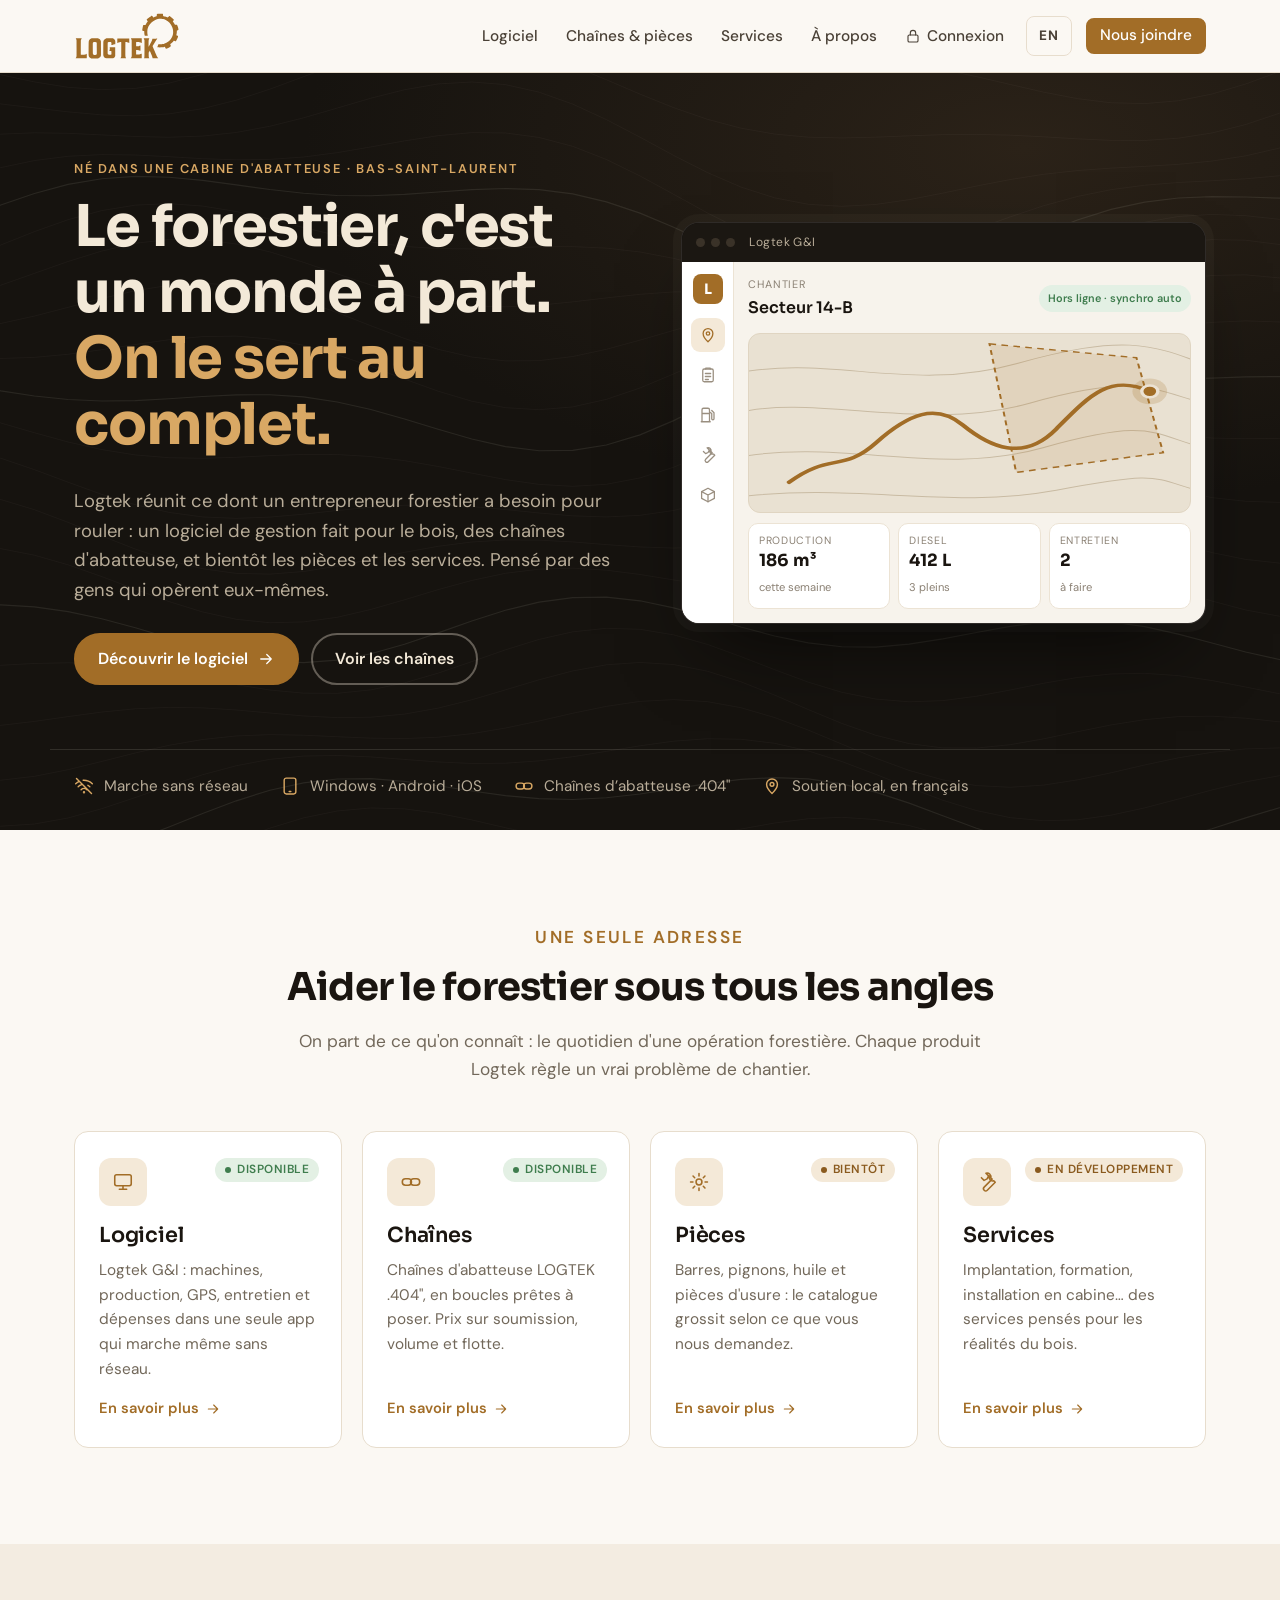
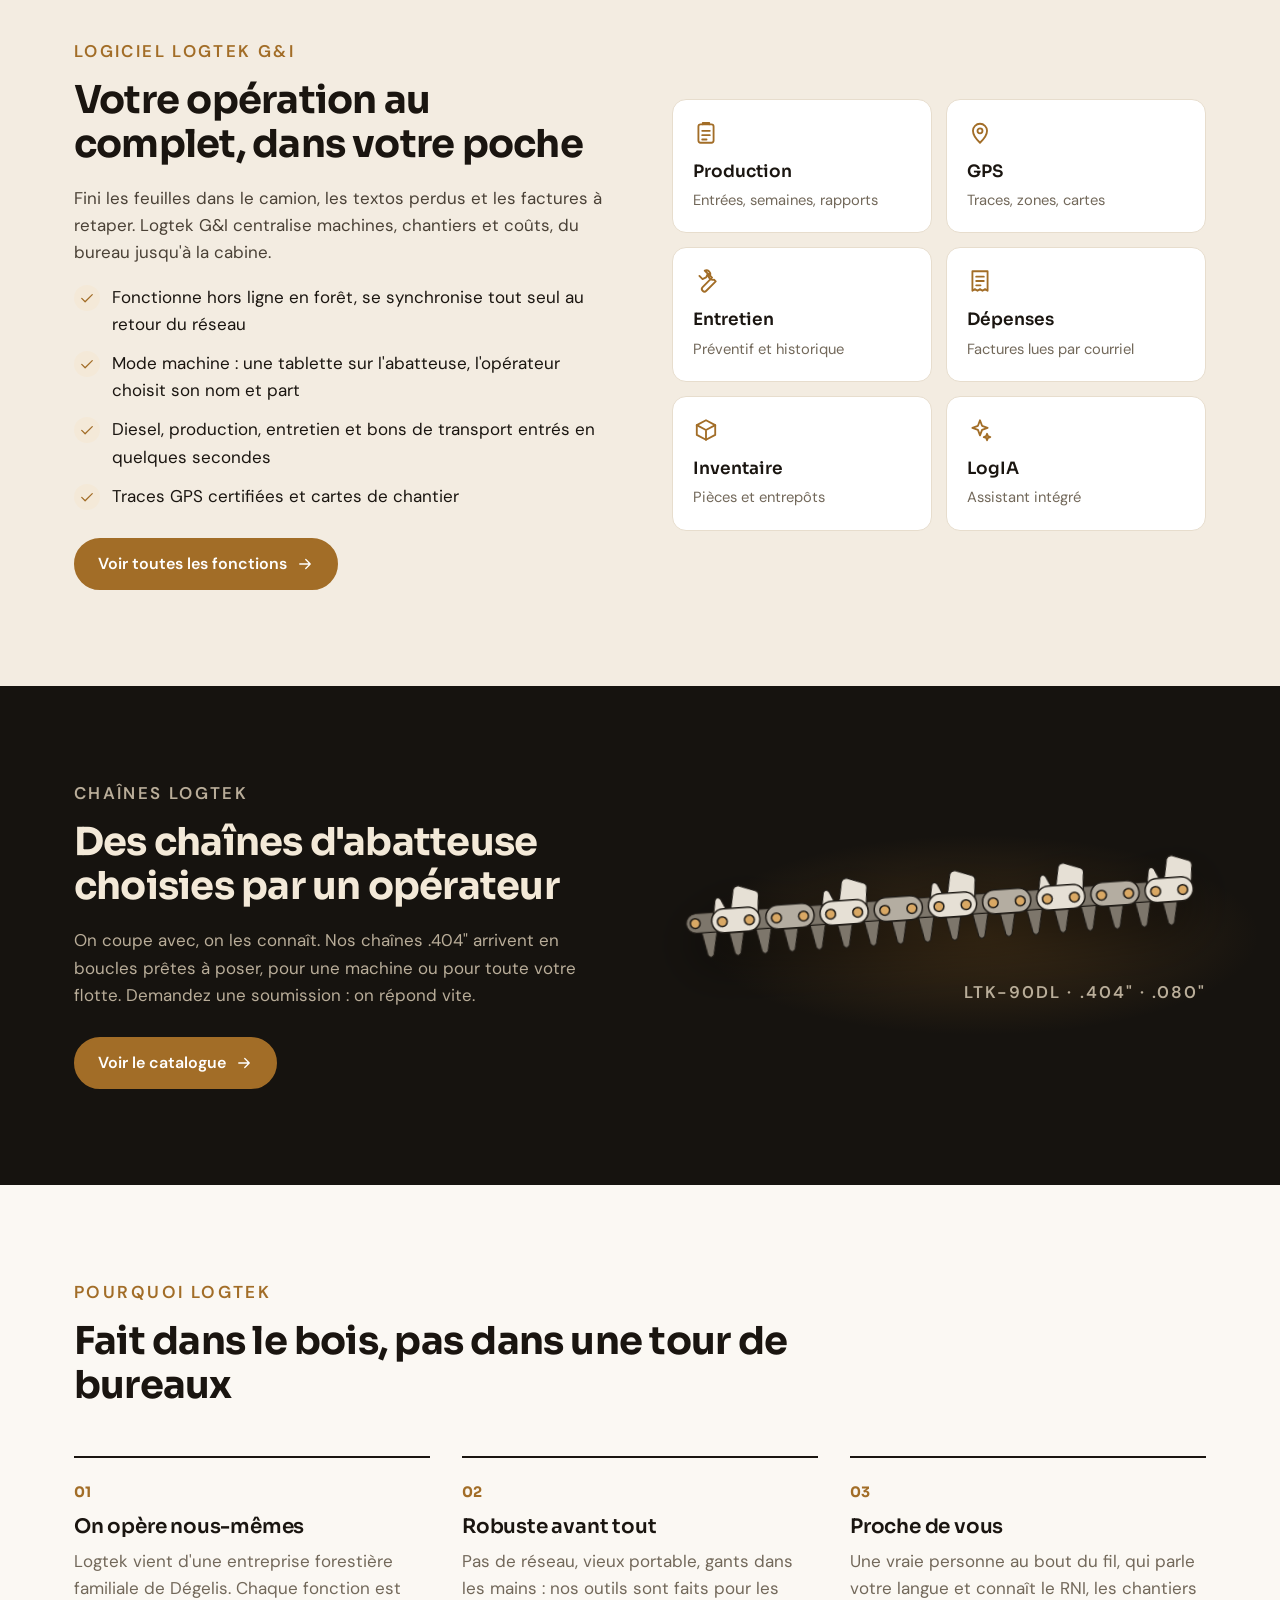
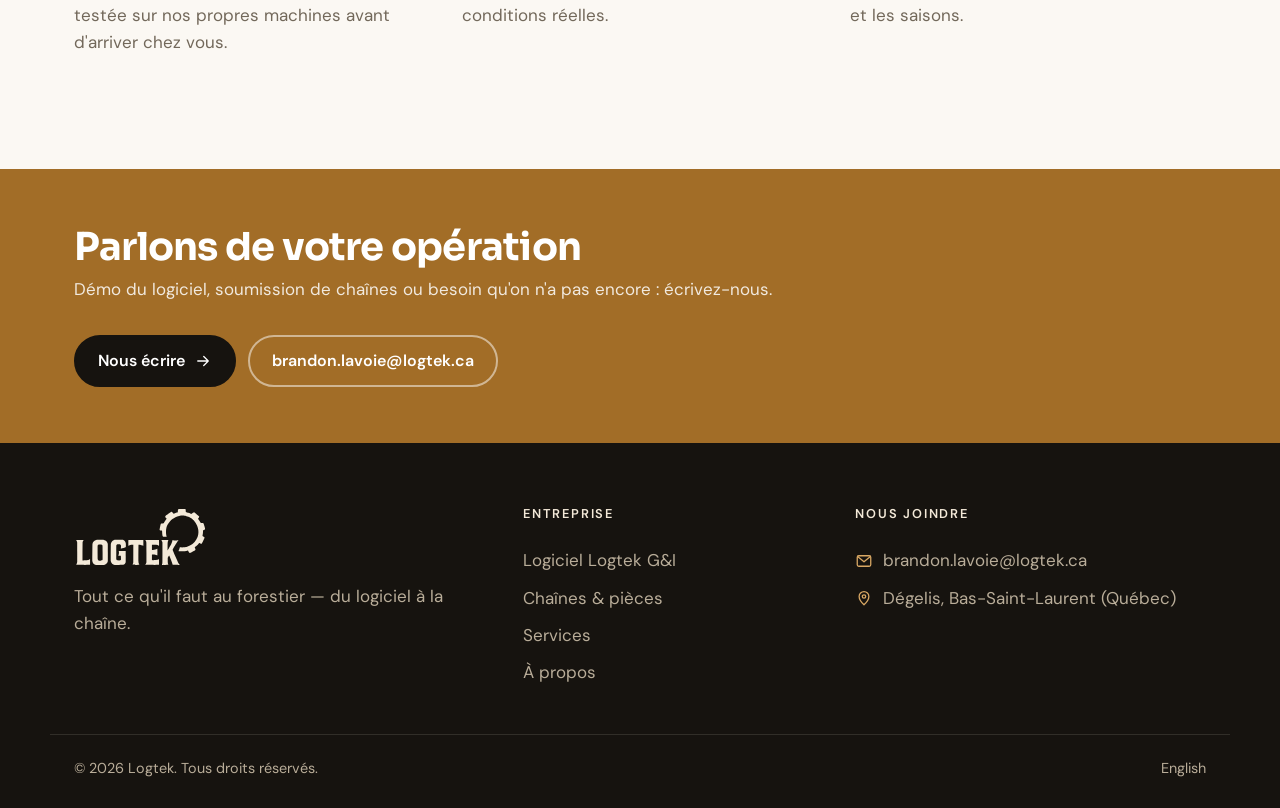
==== logtek.ca/index.html @ 6e0d5ed6 "Site logtek.ca v1" ====
<!doctype html>
<html lang="fr-CA">
<head>
<meta charset="utf-8">
<meta name="viewport" content="width=device-width, initial-scale=1">
<title>Logtek — Logiciel, chaînes et pièces pour forestiers</title>
<meta name="description" content="Logtek aide les entrepreneurs forestiers sous tous les angles : logiciel de gestion Logtek G&amp;I, chaînes d'abatteuse, pièces et services. Basé au Bas-Saint-Laurent.">
<link rel="canonical" href="https://logtek.ca/">
<link rel="alternate" hreflang="fr-CA" href="https://logtek.ca/">
<link rel="alternate" hreflang="en-CA" href="https://logtek.ca/en/">
<link rel="alternate" hreflang="x-default" href="https://logtek.ca/">
<meta property="og:type" content="website">
<meta property="og:title" content="Logtek — Logiciel, chaînes et pièces pour forestiers">
<meta property="og:description" content="Logtek aide les entrepreneurs forestiers sous tous les angles : logiciel de gestion Logtek G&amp;I, chaînes d'abatteuse, pièces et services. Basé au Bas-Saint-Laurent.">
<meta property="og:url" content="https://logtek.ca/">
<meta property="og:locale" content="fr_CA">
<meta name="theme-color" content="#A26D27">
<meta property="og:image" content="https://logtek.ca/assets/img/og-image.png">
<link rel="icon" href="assets/img/favicon.svg" type="image/svg+xml">
<link rel="preconnect" href="https://fonts.googleapis.com">
<link rel="preconnect" href="https://fonts.gstatic.com" crossorigin>
<link href="https://fonts.googleapis.com/css2?family=Sora:wght@600;700;800&family=DM+Sans:opsz,wght@9..40,400;9..40,500;9..40,700&display=swap" rel="stylesheet">
<link rel="stylesheet" href="assets/css/style.css">
</head>
<body data-page="home" data-lang="fr" data-email="brandon.lavoie@logtek.ca" data-endpoint="">
<a class="skip" href="#main">Aller au contenu</a>
<header class="site-header">
  <div class="wrap header-inner">
    <a class="brand" href="./" aria-label="Logtek — accueil">
      <img src="assets/img/logo.svg" alt="Logtek" width="106" height="48">
    </a>
    <nav class="main-nav" id="main-nav" aria-label="Navigation principale">
      <a href="logiciel.html">Logiciel</a><a href="chaines.html">Chaînes & pièces</a><a href="services.html">Services</a><a href="a-propos.html">À propos</a>
      <a class="app-link" href="https://logtekgi.ca" rel="noopener"><svg class="ic" viewBox="0 0 24 24" fill="none" stroke="currentColor" stroke-width="1.7" stroke-linecap="round" stroke-linejoin="round" aria-hidden="true"><rect x="4.5" y="10.5" width="15" height="10.5" rx="2"/><path d="M8 10.5V7.5a4 4 0 0 1 8 0v3"/></svg>Connexion</a>
      <a class="lang" href="en/" hreflang="en" lang="en">EN</a>
      <a class="btn btn-sm" href="contact.html">Nous joindre</a>
    </nav>
    <button class="nav-toggle" aria-controls="main-nav" aria-expanded="false" aria-label="Menu"><svg class="ic ic-open" viewBox="0 0 24 24" fill="none" stroke="currentColor" stroke-width="1.7" stroke-linecap="round" stroke-linejoin="round" aria-hidden="true"><path d="M4 7h16M4 12h16M4 17h16"/></svg><svg class="ic ic-close" viewBox="0 0 24 24" fill="none" stroke="currentColor" stroke-width="1.7" stroke-linecap="round" stroke-linejoin="round" aria-hidden="true"><path d="M6 6l12 12M18 6L6 18"/></svg></button>
  </div>
</header>
<main id="main">

<section class="hero">
  <div class="topo-bg" aria-hidden="true"></div>
  <div class="wrap hero-grid">
    <div class="hero-copy">
      <p class="eyebrow">Né dans une cabine d'abatteuse · Bas-Saint-Laurent</p>
      <h1>Le forestier, c'est un monde à part. <span>On le sert au complet.</span></h1>
      <p class="lead">Logtek réunit ce dont un entrepreneur forestier a besoin pour rouler : un logiciel de gestion fait pour le bois, des chaînes d'abatteuse, et bientôt les pièces et les services. Pensé par des gens qui opèrent eux-mêmes.</p>
      <div class="hero-actions">
        <a class="btn" href="logiciel.html">Découvrir le logiciel <svg class="ic" viewBox="0 0 24 24" fill="none" stroke="currentColor" stroke-width="1.7" stroke-linecap="round" stroke-linejoin="round" aria-hidden="true"><path d="M5 12h14M13 6l6 6-6 6"/></svg></a>
        <a class="btn btn-ghost-light" href="chaines.html">Voir les chaînes</a>
      </div>
    </div>
    <div class="hero-visual">
<div class="device" role="img" aria-label="Aperçu du logiciel Logtek G&amp;I">
  <div class="device-bar"><span></span><span></span><span></span><em>Logtek G&amp;I</em></div>
  <div class="device-body">
    <aside class="app-side">
      <b class="app-logo">L</b>
      <i class="on"><svg class="ic" viewBox="0 0 24 24" fill="none" stroke="currentColor" stroke-width="1.7" stroke-linecap="round" stroke-linejoin="round" aria-hidden="true"><path d="M12 21s-6.5-6-6.5-11a6.5 6.5 0 0 1 13 0c0 5-6.5 11-6.5 11z"/><circle cx="12" cy="10" r="2.3"/></svg></i><i><svg class="ic" viewBox="0 0 24 24" fill="none" stroke="currentColor" stroke-width="1.7" stroke-linecap="round" stroke-linejoin="round" aria-hidden="true"><rect x="5" y="4" width="14" height="17" rx="2"/><path d="M9 4V2.8h6V4M8.5 10h7M8.5 14h7M8.5 18h4"/></svg></i><i><svg class="ic" viewBox="0 0 24 24" fill="none" stroke="currentColor" stroke-width="1.7" stroke-linecap="round" stroke-linejoin="round" aria-hidden="true"><path d="M4 21V5a2 2 0 0 1 2-2h6a2 2 0 0 1 2 2v16M3 21h12M4 10h10M14 8l3 2v7a1.5 1.5 0 0 0 3 0V9l-3-3"/></svg></i><i><svg class="ic" viewBox="0 0 24 24" fill="none" stroke="currentColor" stroke-width="1.7" stroke-linecap="round" stroke-linejoin="round" aria-hidden="true"><path d="M14.5 5.5a4 4 0 0 0 4.9 5.2L21 12.3l-8.7 8.7a2.4 2.4 0 0 1-3.4-3.4l8.7-8.7-1.6-1.6a4 4 0 0 0-5.2-4.9l2.9 2.9-1.6 3.3-3.3 1.6-2.9-2.9"/></svg></i><i><svg class="ic" viewBox="0 0 24 24" fill="none" stroke="currentColor" stroke-width="1.7" stroke-linecap="round" stroke-linejoin="round" aria-hidden="true"><path d="M3.5 7.5L12 3l8.5 4.5v9L12 21l-8.5-4.5z"/><path d="M3.5 7.5L12 12l8.5-4.5M12 12v9"/></svg></i>
    </aside>
    <div class="app-main">
      <div class="app-head">
        <div><small>Chantier</small><strong>Secteur 14-B</strong></div>
        <span class="app-pill">Hors ligne · synchro auto</span>
      </div>
      <div class="app-map">
        <svg viewBox="0 0 330 180" preserveAspectRatio="none" aria-hidden="true">
          <path d="M-10,40 C60,20 120,60 200,30 S300,10 340,30" class="topo"/>
          <path d="M-10,80 C50,60 130,100 210,70 S300,55 340,70" class="topo"/>
          <path d="M-10,125 C70,105 140,145 220,115 S300,100 340,115" class="topo"/>
          <path d="M-10,165 C80,150 150,178 230,158 S300,145 340,160" class="topo"/>
          <path d="M180,10 L290,24 L310,120 L200,140 Z" class="zone"/>
          <path d="M30,150 C60,120 70,140 95,110 S140,70 160,92 S205,130 230,96 S270,40 300,58" class="trace"/>
          <circle cx="300" cy="58" r="6" class="dot"/><circle cx="300" cy="58" r="13" class="dot-halo"/>
        </svg>
      </div>
      <div class="app-cards">
        <div><small>Production</small><strong>186 m³</strong><em>cette semaine</em></div>
        <div><small>Diesel</small><strong>412 L</strong><em>3 pleins</em></div>
        <div><small>Entretien</small><strong>2</strong><em>à faire</em></div>
      </div>
    </div>
  </div>
</div></div>
  </div>
  <div class="wrap facts">
    <span><svg class="ic" viewBox="0 0 24 24" fill="none" stroke="currentColor" stroke-width="1.7" stroke-linecap="round" stroke-linejoin="round" aria-hidden="true"><path d="M3 3l18 18M8.5 16.4a5 5 0 0 1 7 0M5 12.8a10 10 0 0 1 4.2-2.4M19 12.8a10 10 0 0 0-2.3-1.6M2 9.3a15 15 0 0 1 4.4-2.8M22 9.3A15 15 0 0 0 11 5.1"/><circle cx="12" cy="19.5" r=".6"/></svg>Marche sans réseau</span>
    <span><svg class="ic" viewBox="0 0 24 24" fill="none" stroke="currentColor" stroke-width="1.7" stroke-linecap="round" stroke-linejoin="round" aria-hidden="true"><rect x="5" y="2.5" width="14" height="19" rx="2.5"/><path d="M11 18.5h2"/></svg>Windows · Android · iOS</span>
    <span><svg class="ic" viewBox="0 0 24 24" fill="none" stroke="currentColor" stroke-width="1.7" stroke-linecap="round" stroke-linejoin="round" aria-hidden="true"><rect x="2.5" y="8.5" width="10" height="7" rx="3.5"/><rect x="11.5" y="8.5" width="10" height="7" rx="3.5"/></svg>Chaînes d’abatteuse .404&quot;</span>
    <span><svg class="ic" viewBox="0 0 24 24" fill="none" stroke="currentColor" stroke-width="1.7" stroke-linecap="round" stroke-linejoin="round" aria-hidden="true"><path d="M12 21s-6.5-6-6.5-11a6.5 6.5 0 0 1 13 0c0 5-6.5 11-6.5 11z"/><circle cx="12" cy="10" r="2.3"/></svg>Soutien local, en français</span>
  </div>
</section>

<section class="section">
  <div class="wrap">
    <div class="section-head">
      <p class="eyebrow dark">Une seule adresse</p>
      <h2>Aider le forestier sous tous les angles</h2>
      <p>On part de ce qu'on connaît : le quotidien d'une opération forestière. Chaque produit Logtek règle un vrai problème de chantier.</p>
    </div>
    <div class="pillars">
      <a class="pillar" href="logiciel.html">
        <span class="pillar-ic"><svg class="ic" viewBox="0 0 24 24" fill="none" stroke="currentColor" stroke-width="1.7" stroke-linecap="round" stroke-linejoin="round" aria-hidden="true"><rect x="3" y="4" width="18" height="12" rx="2"/><path d="M8 20h8M12 16v4"/></svg></span>
        <span class="chip chip-ok">Disponible</span>
        <h3>Logiciel</h3>
        <p>Logtek G&amp;I : machines, production, GPS, entretien et dépenses dans une seule app qui marche même sans réseau.</p>
        <span class="more">En savoir plus <svg class="ic" viewBox="0 0 24 24" fill="none" stroke="currentColor" stroke-width="1.7" stroke-linecap="round" stroke-linejoin="round" aria-hidden="true"><path d="M5 12h14M13 6l6 6-6 6"/></svg></span>
      </a>
      <a class="pillar" href="chaines.html">
        <span class="pillar-ic"><svg class="ic" viewBox="0 0 24 24" fill="none" stroke="currentColor" stroke-width="1.7" stroke-linecap="round" stroke-linejoin="round" aria-hidden="true"><rect x="2.5" y="8.5" width="10" height="7" rx="3.5"/><rect x="11.5" y="8.5" width="10" height="7" rx="3.5"/></svg></span>
        <span class="chip chip-ok">Disponible</span>
        <h3>Chaînes</h3>
        <p>Chaînes d'abatteuse LOGTEK .404&quot;, en boucles prêtes à poser. Prix sur soumission, volume et flotte.</p>
        <span class="more">En savoir plus <svg class="ic" viewBox="0 0 24 24" fill="none" stroke="currentColor" stroke-width="1.7" stroke-linecap="round" stroke-linejoin="round" aria-hidden="true"><path d="M5 12h14M13 6l6 6-6 6"/></svg></span>
      </a>
      <a class="pillar" href="chaines.html">
        <span class="pillar-ic"><svg class="ic" viewBox="0 0 24 24" fill="none" stroke="currentColor" stroke-width="1.7" stroke-linecap="round" stroke-linejoin="round" aria-hidden="true"><circle cx="12" cy="12" r="3.2"/><path d="M12 2.8v2.6M12 18.6v2.6M21.2 12h-2.6M5.4 12H2.8M18.5 5.5l-1.8 1.8M7.3 16.7l-1.8 1.8M18.5 18.5l-1.8-1.8M7.3 7.3L5.5 5.5"/></svg></span>
        <span class="chip chip-soon">Bientôt</span>
        <h3>Pièces</h3>
        <p>Barres, pignons, huile et pièces d'usure : le catalogue grossit selon ce que vous nous demandez.</p>
        <span class="more">En savoir plus <svg class="ic" viewBox="0 0 24 24" fill="none" stroke="currentColor" stroke-width="1.7" stroke-linecap="round" stroke-linejoin="round" aria-hidden="true"><path d="M5 12h14M13 6l6 6-6 6"/></svg></span>
      </a>
      <a class="pillar" href="services.html">
        <span class="pillar-ic"><svg class="ic" viewBox="0 0 24 24" fill="none" stroke="currentColor" stroke-width="1.7" stroke-linecap="round" stroke-linejoin="round" aria-hidden="true"><path d="M14.5 5.5a4 4 0 0 0 4.9 5.2L21 12.3l-8.7 8.7a2.4 2.4 0 0 1-3.4-3.4l8.7-8.7-1.6-1.6a4 4 0 0 0-5.2-4.9l2.9 2.9-1.6 3.3-3.3 1.6-2.9-2.9"/></svg></span>
        <span class="chip chip-soon">En développement</span>
        <h3>Services</h3>
        <p>Implantation, formation, installation en cabine… des services pensés pour les réalités du bois.</p>
        <span class="more">En savoir plus <svg class="ic" viewBox="0 0 24 24" fill="none" stroke="currentColor" stroke-width="1.7" stroke-linecap="round" stroke-linejoin="round" aria-hidden="true"><path d="M5 12h14M13 6l6 6-6 6"/></svg></span>
      </a></div>
  </div>
</section>

<section class="section section-alt">
  <div class="wrap split">
    <div>
      <p class="eyebrow dark">Logiciel Logtek G&amp;I</p>
      <h2>Votre opération au complet, dans votre poche</h2>
      <p>Fini les feuilles dans le camion, les textos perdus et les factures à retaper. Logtek G&amp;I centralise machines, chantiers et coûts, du bureau jusqu'à la cabine.</p>
      <ul class="checks"><li><svg class="ic" viewBox="0 0 24 24" fill="none" stroke="currentColor" stroke-width="1.7" stroke-linecap="round" stroke-linejoin="round" aria-hidden="true"><path d="M5 12.5l4.5 4.5L19 7.5"/></svg><span>Fonctionne hors ligne en forêt, se synchronise tout seul au retour du réseau</span></li><li><svg class="ic" viewBox="0 0 24 24" fill="none" stroke="currentColor" stroke-width="1.7" stroke-linecap="round" stroke-linejoin="round" aria-hidden="true"><path d="M5 12.5l4.5 4.5L19 7.5"/></svg><span>Mode machine : une tablette sur l'abatteuse, l'opérateur choisit son nom et part</span></li><li><svg class="ic" viewBox="0 0 24 24" fill="none" stroke="currentColor" stroke-width="1.7" stroke-linecap="round" stroke-linejoin="round" aria-hidden="true"><path d="M5 12.5l4.5 4.5L19 7.5"/></svg><span>Diesel, production, entretien et bons de transport entrés en quelques secondes</span></li><li><svg class="ic" viewBox="0 0 24 24" fill="none" stroke="currentColor" stroke-width="1.7" stroke-linecap="round" stroke-linejoin="round" aria-hidden="true"><path d="M5 12.5l4.5 4.5L19 7.5"/></svg><span>Traces GPS certifiées et cartes de chantier</span></li></ul>
      <a class="btn" href="logiciel.html">Voir toutes les fonctions <svg class="ic" viewBox="0 0 24 24" fill="none" stroke="currentColor" stroke-width="1.7" stroke-linecap="round" stroke-linejoin="round" aria-hidden="true"><path d="M5 12h14M13 6l6 6-6 6"/></svg></a>
    </div>
    <div class="feature-grid">
      <div><svg class="ic" viewBox="0 0 24 24" fill="none" stroke="currentColor" stroke-width="1.7" stroke-linecap="round" stroke-linejoin="round" aria-hidden="true"><rect x="5" y="4" width="14" height="17" rx="2"/><path d="M9 4V2.8h6V4M8.5 10h7M8.5 14h7M8.5 18h4"/></svg><strong>Production</strong><span>Entrées, semaines, rapports</span></div>
      <div><svg class="ic" viewBox="0 0 24 24" fill="none" stroke="currentColor" stroke-width="1.7" stroke-linecap="round" stroke-linejoin="round" aria-hidden="true"><path d="M12 21s-6.5-6-6.5-11a6.5 6.5 0 0 1 13 0c0 5-6.5 11-6.5 11z"/><circle cx="12" cy="10" r="2.3"/></svg><strong>GPS</strong><span>Traces, zones, cartes</span></div>
      <div><svg class="ic" viewBox="0 0 24 24" fill="none" stroke="currentColor" stroke-width="1.7" stroke-linecap="round" stroke-linejoin="round" aria-hidden="true"><path d="M14.5 5.5a4 4 0 0 0 4.9 5.2L21 12.3l-8.7 8.7a2.4 2.4 0 0 1-3.4-3.4l8.7-8.7-1.6-1.6a4 4 0 0 0-5.2-4.9l2.9 2.9-1.6 3.3-3.3 1.6-2.9-2.9"/></svg><strong>Entretien</strong><span>Préventif et historique</span></div>
      <div><svg class="ic" viewBox="0 0 24 24" fill="none" stroke="currentColor" stroke-width="1.7" stroke-linecap="round" stroke-linejoin="round" aria-hidden="true"><path d="M5 3h14v18l-2.3-1.5L14.3 21 12 19.5 9.7 21l-2.4-1.5L5 21z"/><path d="M8.5 8h7M8.5 12h7M8.5 16h4"/></svg><strong>Dépenses</strong><span>Factures lues par courriel</span></div>
      <div><svg class="ic" viewBox="0 0 24 24" fill="none" stroke="currentColor" stroke-width="1.7" stroke-linecap="round" stroke-linejoin="round" aria-hidden="true"><path d="M3.5 7.5L12 3l8.5 4.5v9L12 21l-8.5-4.5z"/><path d="M3.5 7.5L12 12l8.5-4.5M12 12v9"/></svg><strong>Inventaire</strong><span>Pièces et entrepôts</span></div>
      <div><svg class="ic" viewBox="0 0 24 24" fill="none" stroke="currentColor" stroke-width="1.7" stroke-linecap="round" stroke-linejoin="round" aria-hidden="true"><path d="M12 3l1.9 5.1L19 10l-5.1 1.9L12 17l-1.9-5.1L5 10l5.1-1.9zM18.5 15.5l.8 2.2 2.2.8-2.2.8-.8 2.2-.8-2.2-2.2-.8 2.2-.8z"/></svg><strong>LogIA</strong><span>Assistant intégré</span></div>
    </div>
  </div>
</section>

<section class="section section-dark chain-feature">
  <div class="wrap split">
    <div>
      <p class="eyebrow">Chaînes LOGTEK</p>
      <h2>Des chaînes d'abatteuse choisies par un opérateur</h2>
      <p>On coupe avec, on les connaît. Nos chaînes .404&quot; arrivent en boucles prêtes à poser, pour une machine ou pour toute votre flotte. Demandez une soumission : on répond vite.</p>
      <div class="hero-actions">
        <a class="btn" href="chaines.html">Voir le catalogue <svg class="ic" viewBox="0 0 24 24" fill="none" stroke="currentColor" stroke-width="1.7" stroke-linecap="round" stroke-linejoin="round" aria-hidden="true"><path d="M5 12h14M13 6l6 6-6 6"/></svg></a>
      </div>
    </div>
    <div class="chain-stage"><svg class="chain-art" viewBox="0 0 708 150" xmlns="http://www.w3.org/2000/svg" aria-hidden="true"><path d="M37.0,84 L59.0,84 L52.0,118 Q48.0,124 44.0,118 Z" fill="var(--chain-drive)" stroke="var(--chain-dark)" stroke-width="1.5"/><rect x="18" y="62" width="60" height="26" rx="13" fill="var(--chain-drive)" stroke="var(--chain-dark)" stroke-width="1.5"/><path d="M73.0,84 L95.0,84 L88.0,118 Q84.0,124 80.0,118 Z" fill="var(--chain-drive)" stroke="var(--chain-dark)" stroke-width="1.5"/><rect x="54" y="62" width="60" height="26" rx="13" fill="var(--chain-drive)" stroke="var(--chain-dark)" stroke-width="1.5"/><path d="M109.0,84 L131.0,84 L124.0,118 Q120.0,124 116.0,118 Z" fill="var(--chain-drive)" stroke="var(--chain-dark)" stroke-width="1.5"/><rect x="90" y="62" width="60" height="26" rx="13" fill="var(--chain-drive)" stroke="var(--chain-dark)" stroke-width="1.5"/><path d="M145.0,84 L167.0,84 L160.0,118 Q156.0,124 152.0,118 Z" fill="var(--chain-drive)" stroke="var(--chain-dark)" stroke-width="1.5"/><rect x="126" y="62" width="60" height="26" rx="13" fill="var(--chain-drive)" stroke="var(--chain-dark)" stroke-width="1.5"/><path d="M181.0,84 L203.0,84 L196.0,118 Q192.0,124 188.0,118 Z" fill="var(--chain-drive)" stroke="var(--chain-dark)" stroke-width="1.5"/><rect x="162" y="62" width="60" height="26" rx="13" fill="var(--chain-drive)" stroke="var(--chain-dark)" stroke-width="1.5"/><path d="M217.0,84 L239.0,84 L232.0,118 Q228.0,124 224.0,118 Z" fill="var(--chain-drive)" stroke="var(--chain-dark)" stroke-width="1.5"/><rect x="198" y="62" width="60" height="26" rx="13" fill="var(--chain-drive)" stroke="var(--chain-dark)" stroke-width="1.5"/><path d="M253.0,84 L275.0,84 L268.0,118 Q264.0,124 260.0,118 Z" fill="var(--chain-drive)" stroke="var(--chain-dark)" stroke-width="1.5"/><rect x="234" y="62" width="60" height="26" rx="13" fill="var(--chain-drive)" stroke="var(--chain-dark)" stroke-width="1.5"/><path d="M289.0,84 L311.0,84 L304.0,118 Q300.0,124 296.0,118 Z" fill="var(--chain-drive)" stroke="var(--chain-dark)" stroke-width="1.5"/><rect x="270" y="62" width="60" height="26" rx="13" fill="var(--chain-drive)" stroke="var(--chain-dark)" stroke-width="1.5"/><path d="M325.0,84 L347.0,84 L340.0,118 Q336.0,124 332.0,118 Z" fill="var(--chain-drive)" stroke="var(--chain-dark)" stroke-width="1.5"/><rect x="306" y="62" width="60" height="26" rx="13" fill="var(--chain-drive)" stroke="var(--chain-dark)" stroke-width="1.5"/><path d="M361.0,84 L383.0,84 L376.0,118 Q372.0,124 368.0,118 Z" fill="var(--chain-drive)" stroke="var(--chain-dark)" stroke-width="1.5"/><rect x="342" y="62" width="60" height="26" rx="13" fill="var(--chain-drive)" stroke="var(--chain-dark)" stroke-width="1.5"/><path d="M397.0,84 L419.0,84 L412.0,118 Q408.0,124 404.0,118 Z" fill="var(--chain-drive)" stroke="var(--chain-dark)" stroke-width="1.5"/><rect x="378" y="62" width="60" height="26" rx="13" fill="var(--chain-drive)" stroke="var(--chain-dark)" stroke-width="1.5"/><path d="M433.0,84 L455.0,84 L448.0,118 Q444.0,124 440.0,118 Z" fill="var(--chain-drive)" stroke="var(--chain-dark)" stroke-width="1.5"/><rect x="414" y="62" width="60" height="26" rx="13" fill="var(--chain-drive)" stroke="var(--chain-dark)" stroke-width="1.5"/><path d="M469.0,84 L491.0,84 L484.0,118 Q480.0,124 476.0,118 Z" fill="var(--chain-drive)" stroke="var(--chain-dark)" stroke-width="1.5"/><rect x="450" y="62" width="60" height="26" rx="13" fill="var(--chain-drive)" stroke="var(--chain-dark)" stroke-width="1.5"/><path d="M505.0,84 L527.0,84 L520.0,118 Q516.0,124 512.0,118 Z" fill="var(--chain-drive)" stroke="var(--chain-dark)" stroke-width="1.5"/><rect x="486" y="62" width="60" height="26" rx="13" fill="var(--chain-drive)" stroke="var(--chain-dark)" stroke-width="1.5"/><path d="M541.0,84 L563.0,84 L556.0,118 Q552.0,124 548.0,118 Z" fill="var(--chain-drive)" stroke="var(--chain-dark)" stroke-width="1.5"/><rect x="522" y="62" width="60" height="26" rx="13" fill="var(--chain-drive)" stroke="var(--chain-dark)" stroke-width="1.5"/><path d="M577.0,84 L599.0,84 L592.0,118 Q588.0,124 584.0,118 Z" fill="var(--chain-drive)" stroke="var(--chain-dark)" stroke-width="1.5"/><rect x="558" y="62" width="60" height="26" rx="13" fill="var(--chain-drive)" stroke="var(--chain-dark)" stroke-width="1.5"/><path d="M613.0,84 L635.0,84 L628.0,118 Q624.0,124 620.0,118 Z" fill="var(--chain-drive)" stroke="var(--chain-dark)" stroke-width="1.5"/><rect x="594" y="62" width="60" height="26" rx="13" fill="var(--chain-drive)" stroke="var(--chain-dark)" stroke-width="1.5"/><path d="M649.0,84 L671.0,84 L664.0,118 Q660.0,124 656.0,118 Z" fill="var(--chain-drive)" stroke="var(--chain-dark)" stroke-width="1.5"/><rect x="630" y="62" width="60" height="26" rx="13" fill="var(--chain-drive)" stroke="var(--chain-dark)" stroke-width="1.5"/><path d="M54,70 L58,46 Q61,40 66,45 L72,58 Q76,63 79,55 L83,33 Q85,28 91,29 L113,37 Q118,39 116,47 L114,70 Z" fill="var(--chain-light)" stroke="var(--chain-dark)" stroke-width="2" stroke-linejoin="round"/><rect x="52" y="58" width="64" height="32" rx="16" fill="var(--chain-light)" stroke="var(--chain-dark)" stroke-width="2"/><rect x="124" y="58" width="64" height="32" rx="16" fill="var(--chain-mid)" stroke="var(--chain-dark)" stroke-width="2"/><path d="M198,70 L202,46 Q205,40 210,45 L216,58 Q220,63 223,55 L227,33 Q229,28 235,29 L257,37 Q262,39 260,47 L258,70 Z" fill="var(--chain-light)" stroke="var(--chain-dark)" stroke-width="2" stroke-linejoin="round"/><rect x="196" y="58" width="64" height="32" rx="16" fill="var(--chain-light)" stroke="var(--chain-dark)" stroke-width="2"/><rect x="268" y="58" width="64" height="32" rx="16" fill="var(--chain-mid)" stroke="var(--chain-dark)" stroke-width="2"/><path d="M342,70 L346,46 Q349,40 354,45 L360,58 Q364,63 367,55 L371,33 Q373,28 379,29 L401,37 Q406,39 404,47 L402,70 Z" fill="var(--chain-light)" stroke="var(--chain-dark)" stroke-width="2" stroke-linejoin="round"/><rect x="340" y="58" width="64" height="32" rx="16" fill="var(--chain-light)" stroke="var(--chain-dark)" stroke-width="2"/><rect x="412" y="58" width="64" height="32" rx="16" fill="var(--chain-mid)" stroke="var(--chain-dark)" stroke-width="2"/><path d="M486,70 L490,46 Q493,40 498,45 L504,58 Q508,63 511,55 L515,33 Q517,28 523,29 L545,37 Q550,39 548,47 L546,70 Z" fill="var(--chain-light)" stroke="var(--chain-dark)" stroke-width="2" stroke-linejoin="round"/><rect x="484" y="58" width="64" height="32" rx="16" fill="var(--chain-light)" stroke="var(--chain-dark)" stroke-width="2"/><rect x="556" y="58" width="64" height="32" rx="16" fill="var(--chain-mid)" stroke="var(--chain-dark)" stroke-width="2"/><path d="M630,70 L634,46 Q637,40 642,45 L648,58 Q652,63 655,55 L659,33 Q661,28 667,29 L689,37 Q694,39 692,47 L690,70 Z" fill="var(--chain-light)" stroke="var(--chain-dark)" stroke-width="2" stroke-linejoin="round"/><rect x="628" y="58" width="64" height="32" rx="16" fill="var(--chain-light)" stroke="var(--chain-dark)" stroke-width="2"/><circle cx="30" cy="75" r="6.5" fill="var(--chain-rivet)" stroke="var(--chain-dark)" stroke-width="2"/><circle cx="66" cy="75" r="6.5" fill="var(--chain-rivet)" stroke="var(--chain-dark)" stroke-width="2"/><circle cx="102" cy="75" r="6.5" fill="var(--chain-rivet)" stroke="var(--chain-dark)" stroke-width="2"/><circle cx="138" cy="75" r="6.5" fill="var(--chain-rivet)" stroke="var(--chain-dark)" stroke-width="2"/><circle cx="174" cy="75" r="6.5" fill="var(--chain-rivet)" stroke="var(--chain-dark)" stroke-width="2"/><circle cx="210" cy="75" r="6.5" fill="var(--chain-rivet)" stroke="var(--chain-dark)" stroke-width="2"/><circle cx="246" cy="75" r="6.5" fill="var(--chain-rivet)" stroke="var(--chain-dark)" stroke-width="2"/><circle cx="282" cy="75" r="6.5" fill="var(--chain-rivet)" stroke="var(--chain-dark)" stroke-width="2"/><circle cx="318" cy="75" r="6.5" fill="var(--chain-rivet)" stroke="var(--chain-dark)" stroke-width="2"/><circle cx="354" cy="75" r="6.5" fill="var(--chain-rivet)" stroke="var(--chain-dark)" stroke-width="2"/><circle cx="390" cy="75" r="6.5" fill="var(--chain-rivet)" stroke="var(--chain-dark)" stroke-width="2"/><circle cx="426" cy="75" r="6.5" fill="var(--chain-rivet)" stroke="var(--chain-dark)" stroke-width="2"/><circle cx="462" cy="75" r="6.5" fill="var(--chain-rivet)" stroke="var(--chain-dark)" stroke-width="2"/><circle cx="498" cy="75" r="6.5" fill="var(--chain-rivet)" stroke="var(--chain-dark)" stroke-width="2"/><circle cx="534" cy="75" r="6.5" fill="var(--chain-rivet)" stroke="var(--chain-dark)" stroke-width="2"/><circle cx="570" cy="75" r="6.5" fill="var(--chain-rivet)" stroke="var(--chain-dark)" stroke-width="2"/><circle cx="606" cy="75" r="6.5" fill="var(--chain-rivet)" stroke="var(--chain-dark)" stroke-width="2"/><circle cx="642" cy="75" r="6.5" fill="var(--chain-rivet)" stroke="var(--chain-dark)" stroke-width="2"/><circle cx="678" cy="75" r="6.5" fill="var(--chain-rivet)" stroke="var(--chain-dark)" stroke-width="2"/></svg><p class="chain-tag">LTK-90DL · .404" · .080"</p></div>
  </div>
</section>

<section class="section">
  <div class="wrap why">
    <div class="section-head left">
      <p class="eyebrow dark">Pourquoi Logtek</p>
      <h2>Fait dans le bois, pas dans une tour de bureaux</h2>
    </div>
    <div class="why-grid">
      <div><span class="num">01</span><h3>On opère nous-mêmes</h3><p>Logtek vient d'une entreprise forestière familiale de Dégelis. Chaque fonction est testée sur nos propres machines avant d'arriver chez vous.</p></div>
      <div><span class="num">02</span><h3>Robuste avant tout</h3><p>Pas de réseau, vieux portable, gants dans les mains : nos outils sont faits pour les conditions réelles.</p></div>
      <div><span class="num">03</span><h3>Proche de vous</h3><p>Une vraie personne au bout du fil, qui parle votre langue et connaît le RNI, les chantiers et les saisons.</p></div>
    </div>
  </div>
</section>

<section class="cta-band">
  <div class="wrap cta-inner">
    <div>
      <h2>Parlons de votre opération</h2>
      <p>Démo du logiciel, soumission de chaînes ou besoin qu'on n'a pas encore : écrivez-nous.</p>
    </div>
    <div class="cta-actions">
      <a class="btn" href="contact.html">Nous écrire <svg class="ic" viewBox="0 0 24 24" fill="none" stroke="currentColor" stroke-width="1.7" stroke-linecap="round" stroke-linejoin="round" aria-hidden="true"><path d="M5 12h14M13 6l6 6-6 6"/></svg></a>
      <a class="btn btn-ghost-light" href="mailto:brandon.lavoie@logtek.ca">brandon.lavoie@logtek.ca</a>
    </div>
  </div>
</section>

</main>
<footer class="site-footer">
  <div class="wrap footer-grid">
    <div class="footer-brand">
      <img src="assets/img/logo-light.svg" alt="Logtek" width="132" height="60" class="footer-logo">
      <p>Tout ce qu'il faut au forestier — du logiciel à la chaîne.</p>
    </div>
    <div>
      <h3>Entreprise</h3>
      <a href="logiciel.html">Logiciel Logtek G&amp;I</a>
      <a href="chaines.html">Chaînes & pièces</a>
      <a href="services.html">Services</a>
      <a href="a-propos.html">À propos</a>
    </div>
    <div>
      <h3>Nous joindre</h3>
      <a href="mailto:brandon.lavoie@logtek.ca"><svg class="ic" viewBox="0 0 24 24" fill="none" stroke="currentColor" stroke-width="1.7" stroke-linecap="round" stroke-linejoin="round" aria-hidden="true"><rect x="3" y="5" width="18" height="14" rx="2"/><path d="M3.5 6l8.5 7 8.5-7"/></svg>brandon.lavoie@logtek.ca</a>
      
      <span><svg class="ic" viewBox="0 0 24 24" fill="none" stroke="currentColor" stroke-width="1.7" stroke-linecap="round" stroke-linejoin="round" aria-hidden="true"><path d="M12 21s-6.5-6-6.5-11a6.5 6.5 0 0 1 13 0c0 5-6.5 11-6.5 11z"/><circle cx="12" cy="10" r="2.3"/></svg>Dégelis, Bas-Saint-Laurent (Québec)</span>
    </div>
  </div>
  <div class="wrap footer-base">
    <span>© 2026 Logtek. Tous droits réservés.</span>
    <a href="en/" hreflang="en">English</a>
  </div>
</footer>
<script src="assets/js/main.js" defer></script>
</body>
</html>
---- logtek.ca/assets/css/style.css ----
/* ==========================================================================
   Logtek — feuille de style
   Couleurs de marque : modifier les variables ci-dessous.
   ========================================================================== */
:root {
  --brand: #A26D27;          /* bronze du logo */
  --brand-hover: #8A5A1E;
  --brand-soft: #F4E9D8;
  --brand-line: #E4CFAE;

  --bg: #FBF8F3;
  --bg-alt: #F3ECE1;
  --surface: #FFFFFF;
  --ink: #1A1510;
  --ink-2: #4A4136;
  --muted: #72685A;
  --line: #E7DDCD;

  --dark: #16130F;
  --dark-2: #211C16;
  --dark-3: #2C261E;
  --on-dark: #F3E9D8;
  --on-dark-muted: #B9AD99;
  --dark-line: rgba(243, 233, 216, .12);

  --ok: #3F7D4E;
  --ok-soft: #E3F0E4;

  --chain-light: #E6E0D5;
  --chain-mid: #B4ADA1;
  --chain-drive: #7D766B;
  --chain-rivet: #D9A864;
  --chain-dark: #1E1A15;

  --font-head: "Sora", "DM Sans", system-ui, sans-serif;
  --font-body: "DM Sans", system-ui, -apple-system, "Segoe UI", sans-serif;

  --radius: 14px;
  --radius-sm: 10px;
  --wrap: 1180px;
  --shadow: 0 1px 2px rgba(26, 21, 16, .06), 0 8px 24px -8px rgba(26, 21, 16, .12);
}

*, *::before, *::after { box-sizing: border-box; }
html { scroll-behavior: smooth; -webkit-text-size-adjust: 100%; }
body {
  margin: 0;
  background: var(--bg);
  color: var(--ink);
  font-family: var(--font-body);
  font-size: 17px;
  line-height: 1.6;
  -webkit-font-smoothing: antialiased;
}
img, svg { display: block; max-width: 100%; }
a { color: inherit; }
h1, h2, h3 { font-family: var(--font-head); line-height: 1.15; letter-spacing: -.02em; margin: 0 0 .5em; }
h1 { font-size: clamp(2.1rem, 4.6vw, 3.6rem); font-weight: 700; }
h2 { font-size: clamp(1.65rem, 3vw, 2.4rem); font-weight: 700; }
h3 { font-size: 1.12rem; font-weight: 600; letter-spacing: -.01em; }
p { margin: 0 0 1em; }
.wrap { width: 100%; max-width: var(--wrap); margin: 0 auto; padding: 0 24px; }
.sr { position: absolute; width: 1px; height: 1px; overflow: hidden; clip: rect(0 0 0 0); white-space: nowrap; }
.skip { position: absolute; left: -999px; top: 8px; background: var(--brand); color: #fff; padding: 8px 14px; border-radius: 8px; z-index: 100; }
.skip:focus { left: 12px; }
:focus-visible { outline: 3px solid var(--brand); outline-offset: 2px; border-radius: 4px; }
.muted { color: var(--muted); font-size: .95rem; }

.ic { width: 22px; height: 22px; flex: none; }
.ic.big { width: 48px; height: 48px; }

/* ---------- Boutons ---------- */
.btn {
  display: inline-flex; align-items: center; gap: .55em;
  background: var(--brand); color: #fff;
  font: 600 1rem/1 var(--font-body);
  padding: 15px 22px; border-radius: 999px; border: 2px solid var(--brand);
  text-decoration: none; cursor: pointer; transition: background .15s, border-color .15s, transform .15s;
}
.btn:hover { background: var(--brand-hover); border-color: var(--brand-hover); }
.btn:active { transform: translateY(1px); }
.btn .ic { width: 18px; height: 18px; }
.btn-sm { padding: 10px 16px; font-size: .92rem; }
.btn-ghost-light { background: transparent; color: var(--on-dark); border-color: rgba(243, 233, 216, .35); }
.btn-ghost-light:hover { background: rgba(243, 233, 216, .08); border-color: var(--on-dark); }

.eyebrow {
  font: 600 .8rem/1.3 var(--font-body); letter-spacing: .14em; text-transform: uppercase;
  color: #D9A864; margin: 0 0 16px;
}
.eyebrow.dark { color: var(--brand); }

.chip {
  display: inline-flex; align-items: center; gap: 6px;
  font: 600 .74rem/1 var(--font-body); letter-spacing: .04em; text-transform: uppercase;
  padding: 6px 10px; border-radius: 999px;
}
.chip::before { content: ""; width: 6px; height: 6px; border-radius: 50%; background: currentColor; }
.chip-ok { background: var(--ok-soft); color: var(--ok); }
.chip-soon { background: var(--brand-soft); color: var(--brand-hover); }
.chip-accent { background: var(--brand); color: #fff; }
.chip-accent::before { display: none; }

/* ---------- En-tête ---------- */
.site-header {
  position: sticky; top: env(safe-area-inset-top, 0px); z-index: 50;
  background: rgba(251, 248, 243, .92); backdrop-filter: saturate(1.4) blur(10px); -webkit-backdrop-filter: saturate(1.4) blur(10px);
  border-bottom: 1px solid var(--line);
}
.header-inner { display: flex; align-items: center; justify-content: space-between; height: 72px; gap: 20px; }
.brand img { height: 48px; width: auto; }
.main-nav { display: flex; align-items: center; gap: 4px; }
.main-nav a { text-decoration: none; font-weight: 500; font-size: .96rem; color: var(--ink-2); padding: 8px 12px; border-radius: 8px; }
.main-nav a:hover { color: var(--ink); background: var(--bg-alt); }
.main-nav a[aria-current="page"] { color: var(--brand); }
.main-nav .app-link { display: inline-flex; align-items: center; gap: 6px; }
.main-nav .app-link .ic { width: 16px; height: 16px; }
.main-nav .lang { font-weight: 700; font-size: .85rem; letter-spacing: .06em; border: 1px solid var(--line); margin: 0 6px; }
.main-nav .btn { color: #fff; margin-left: 4px; }
.main-nav .btn:hover { color: #fff; background: var(--brand-hover); }
.nav-toggle { display: none; background: none; border: 1px solid var(--line); border-radius: 10px; width: 44px; height: 44px; align-items: center; justify-content: center; color: var(--ink); cursor: pointer; }
.nav-toggle .ic-close { display: none; }
.nav-open .nav-toggle .ic-open { display: none; }
.nav-open .nav-toggle .ic-close { display: block; }

/* ---------- Hero ---------- */
.hero, .page-hero {
  position: relative; overflow: hidden;
  background: radial-gradient(1200px 600px at 80% 10%, #2B2218 0%, var(--dark) 60%);
  color: var(--on-dark);
}
.topo-bg { position: absolute; inset: 0; background: url("../img/topo.svg") center / cover no-repeat; opacity: .9; pointer-events: none; }
.hero .wrap, .page-hero .wrap { position: relative; }
.hero-grid { display: grid; grid-template-columns: 1.05fr 1fr; gap: 56px; align-items: center; padding-top: 88px; padding-bottom: 64px; }
.hero h1 span, .page-hero h1 span { color: #D9A864; }
.hero .lead, .page-hero .lead { font-size: 1.15rem; color: var(--on-dark-muted); max-width: 36em; }
.hero-actions { display: flex; flex-wrap: wrap; gap: 12px; margin-top: 28px; }
.facts { display: flex; flex-wrap: wrap; gap: 12px 32px; padding-top: 24px; padding-bottom: 32px; border-top: 1px solid var(--dark-line); }
.facts span { display: inline-flex; align-items: center; gap: 10px; color: var(--on-dark-muted); font-size: .95rem; }
.facts .ic { color: #D9A864; width: 20px; height: 20px; }
.page-hero .wrap { padding-top: 88px; padding-bottom: 80px; }
.page-hero h1 { max-width: 18em; }

/* ---------- Maquette de l'app ---------- */
.device {
  background: #0E0C0A; border: 1px solid rgba(243, 233, 216, .14); border-radius: 18px;
  box-shadow: 0 40px 80px -30px rgba(0, 0, 0, .7), 0 0 0 8px rgba(243, 233, 216, .03);
  overflow: hidden; color: var(--ink); max-width: 560px; margin-left: auto;
}
.device-bar { display: flex; align-items: center; gap: 6px; padding: 10px 14px; background: #1B1712; }
.device-bar span { width: 9px; height: 9px; border-radius: 50%; background: #3A3228; }
.device-bar em { font-style: normal; font-size: .75rem; color: var(--on-dark-muted); margin-left: 8px; letter-spacing: .04em; }
.device-body { display: grid; grid-template-columns: 52px 1fr; background: #F7F3EC; }
.app-side { background: #FFFFFF; border-right: 1px solid #ECE3D4; display: flex; flex-direction: column; align-items: center; gap: 6px; padding: 12px 0; }
.app-logo { width: 30px; height: 30px; border-radius: 8px; background: var(--brand); color: #fff; font: 700 .9rem/30px var(--font-head); text-align: center; margin-bottom: 8px; }
.app-side i { width: 34px; height: 34px; border-radius: 9px; display: grid; place-items: center; color: #9A8F80; }
.app-side i .ic { width: 18px; height: 18px; }
.app-side i.on { background: var(--brand-soft); color: var(--brand); }
.app-main { padding: 14px; min-width: 0; }
.app-head { display: flex; justify-content: space-between; align-items: center; gap: 10px; margin-bottom: 12px; }
.app-head small { display: block; font-size: .68rem; color: #8B8174; text-transform: uppercase; letter-spacing: .08em; }
.app-head strong { font: 600 1rem var(--font-head); }
.app-pill { font-size: .68rem; font-weight: 600; padding: 5px 9px; border-radius: 999px; background: var(--ok-soft); color: var(--ok); white-space: nowrap; }
.app-map { border-radius: 12px; overflow: hidden; background: #E9E1D2; height: 180px; border: 1px solid #E0D5C2; }
.app-map svg { width: 100%; height: 100%; }
.app-map .topo { fill: none; stroke: #C9BBA3; stroke-width: 1; }
.app-map .zone { fill: rgba(162, 109, 39, .12); stroke: var(--brand); stroke-width: 1.5; stroke-dasharray: 5 4; }
.app-map .trace { fill: none; stroke: var(--brand); stroke-width: 3.5; stroke-linecap: round; stroke-linejoin: round; }
.app-map .dot { fill: var(--brand); stroke: #fff; stroke-width: 2.5; }
.app-map .dot-halo { fill: rgba(162, 109, 39, .2); }
.app-cards { display: grid; grid-template-columns: repeat(3, 1fr); gap: 8px; margin-top: 10px; }
.app-cards div { background: #fff; border: 1px solid #ECE3D4; border-radius: 10px; padding: 9px 10px; min-width: 0; }
.app-cards small { display: block; font-size: .66rem; color: #8B8174; text-transform: uppercase; letter-spacing: .06em; }
.app-cards strong { display: block; font: 700 1.05rem/1.3 var(--font-head); }
.app-cards em { font-style: normal; font-size: .7rem; color: #8B8174; }
.hero-visual.light .device { box-shadow: var(--shadow), 0 30px 60px -30px rgba(26, 21, 16, .35); margin: 0 auto; }

/* ---------- Sections ---------- */
.section { padding: 96px 0; }
.section-alt { background: var(--bg-alt); }
.section-dark { background: var(--dark); color: var(--on-dark); }
.section-dark p { color: var(--on-dark-muted); }
.section-head { max-width: 720px; margin: 0 auto 48px; text-align: center; }
.section-head.left { margin-left: 0; text-align: left; }
.section-head p { color: var(--muted); font-size: 1.08rem; }
.section-dark .section-head p { color: var(--on-dark-muted); }
.split { display: grid; grid-template-columns: 1fr 1fr; gap: 64px; align-items: center; }
.split > div > p { color: var(--ink-2); font-size: 1.06rem; }
.section-dark .split > div > p { color: var(--on-dark-muted); }

/* Piliers */
.pillars { display: grid; grid-template-columns: repeat(4, 1fr); gap: 20px; }
.pillar {
  position: relative; display: flex; flex-direction: column; gap: 10px;
  background: var(--surface); border: 1px solid var(--line); border-radius: var(--radius);
  padding: 26px 24px; text-decoration: none; transition: border-color .15s, transform .15s, box-shadow .15s;
}
.pillar:hover { border-color: var(--brand-line); transform: translateY(-3px); box-shadow: var(--shadow); }
.pillar-ic { width: 48px; height: 48px; border-radius: 12px; background: var(--brand-soft); color: var(--brand); display: grid; place-items: center; }
.pillar .chip { position: absolute; top: 26px; right: 22px; }
.pillar h3 { margin: 8px 0 0; font-size: 1.3rem; }
.pillar p { color: var(--muted); font-size: .96rem; margin: 0; flex: 1; }
.pillar .more { display: inline-flex; align-items: center; gap: 6px; color: var(--brand); font-weight: 600; font-size: .92rem; margin-top: 6px; }
.pillar .more .ic { width: 16px; height: 16px; transition: transform .15s; }
.pillar:hover .more .ic { transform: translateX(3px); }

.checks { list-style: none; padding: 0; margin: 8px 0 28px; display: grid; gap: 12px; }
.checks li { display: flex; gap: 12px; align-items: flex-start; }
.checks .ic { color: var(--brand); background: var(--brand-soft); border-radius: 50%; padding: 4px; width: 26px; height: 26px; margin-top: 1px; }

.feature-grid { display: grid; grid-template-columns: repeat(2, 1fr); gap: 14px; }
.feature-grid div { background: var(--surface); border: 1px solid var(--line); border-radius: var(--radius); padding: 20px; display: grid; gap: 4px; }
.feature-grid .ic { color: var(--brand); width: 26px; height: 26px; margin-bottom: 8px; }
.feature-grid strong { font-family: var(--font-head); font-weight: 600; }
.feature-grid span { color: var(--muted); font-size: .92rem; }

/* Chaîne */
.chain-feature { overflow: hidden; }
.chain-stage { position: relative; padding: 40px 0; }
.chain-stage::before { content: ""; position: absolute; inset: 10% -10% 10% 5%; background: radial-gradient(closest-side, rgba(162, 109, 39, .28), transparent); }
.chain-art { position: relative; width: 100%; height: auto; transform: rotate(-4deg); filter: drop-shadow(0 18px 24px rgba(0, 0, 0, .45)); }
.chain-tag { position: relative; font: 600 .82rem var(--font-body); letter-spacing: .12em; color: var(--on-dark-muted); text-align: right; margin-top: 18px; }

/* Pourquoi */
.why-grid { display: grid; grid-template-columns: repeat(3, 1fr); gap: 32px; }
.why-grid > div { border-top: 2px solid var(--ink); padding-top: 20px; }
.why-grid .num { font: 700 .9rem var(--font-head); color: var(--brand); }
.why-grid h3 { margin-top: 10px; font-size: 1.25rem; }
.why-grid p { color: var(--muted); }

/* Bande CTA */
.cta-band { background: var(--brand); color: #fff; }
.cta-inner { display: flex; justify-content: space-between; align-items: center; gap: 32px; padding-top: 56px; padding-bottom: 56px; flex-wrap: wrap; }
.cta-band h2 { margin-bottom: 6px; }
.cta-band p { margin: 0; color: rgba(255, 255, 255, .85); font-size: 1.06rem; }
.cta-actions { display: flex; gap: 12px; flex-wrap: wrap; }
.cta-band .btn { background: var(--dark); border-color: var(--dark); }
.cta-band .btn:hover { background: #000; border-color: #000; }
.cta-band .btn-ghost-light { background: transparent; border-color: rgba(255, 255, 255, .5); color: #fff; }
.cta-band .btn-ghost-light:hover { background: rgba(255, 255, 255, .12); border-color: #fff; }

/* ---------- Logiciel ---------- */
.modes { display: grid; gap: 16px; margin-top: 24px; }
.mode { display: flex; gap: 16px; background: var(--surface); border: 1px solid var(--line); border-radius: var(--radius); padding: 20px; }
.mode > .ic { width: 44px; height: 44px; padding: 10px; border-radius: 12px; background: var(--brand-soft); color: var(--brand); }
.mode h3 { margin-bottom: 4px; }
.mode p { margin: 0; color: var(--muted); font-size: .96rem; }
.modules { display: grid; grid-template-columns: repeat(3, 1fr); gap: 16px; }
.module { background: var(--surface); border: 1px solid var(--line); border-radius: var(--radius); padding: 24px; }
.module .ic { color: var(--brand); width: 28px; height: 28px; margin-bottom: 14px; }
.module h3 { margin-bottom: 6px; }
.module p { color: var(--muted); font-size: .95rem; margin: 0; }
.tech-grid { display: grid; grid-template-columns: repeat(4, 1fr); gap: 20px; }
.tech-grid > div { background: var(--dark-2); border: 1px solid var(--dark-line); border-radius: var(--radius); padding: 26px 22px; }
.tech-grid .ic { color: #D9A864; width: 30px; height: 30px; margin-bottom: 16px; }
.tech-grid p { font-size: .95rem; margin: 0; }
.platforms { display: flex; flex-wrap: wrap; gap: 12px; margin-top: 20px; }
.platforms span { display: inline-flex; align-items: center; gap: 8px; background: var(--surface); border: 1px solid var(--line); border-radius: 999px; padding: 10px 16px; font-weight: 600; }
.platforms .ic { color: var(--brand); width: 18px; height: 18px; }
.roles-card { background: var(--surface); border: 1px solid var(--line); border-radius: var(--radius); padding: 32px; box-shadow: var(--shadow); }
.roles-card h3 { display: flex; align-items: center; gap: 10px; font-size: 1.2rem; }
.roles-card h3 .ic { color: var(--brand); }
.roles { list-style: none; padding: 0; margin: 12px 0 20px; display: flex; flex-wrap: wrap; gap: 8px; }
.roles li { background: var(--bg-alt); border: 1px solid var(--line); border-radius: 8px; padding: 6px 12px; font-size: .92rem; font-weight: 500; }

/* ---------- Catalogue ---------- */
.products { display: grid; grid-template-columns: repeat(2, 1fr); gap: 24px; }
.product { background: var(--surface); border: 1px solid var(--line); border-radius: var(--radius); overflow: hidden; display: flex; flex-direction: column; }
.product.featured { grid-column: 1 / -1; flex-direction: row; border-color: var(--brand-line); box-shadow: var(--shadow); }
.product-visual { position: relative; background: radial-gradient(closest-side, #2B2218, var(--dark)); display: grid; place-items: center; padding: 36px 28px; min-height: 200px; }
.product.featured .product-visual { flex: 0 0 44%; }
.product-visual img { width: 100%; height: 100%; object-fit: cover; position: absolute; inset: 0; }
.product-visual .chip { position: absolute; top: 16px; left: 16px; }
.chain-art.small { transform: rotate(-4deg); width: 92%; }
.product-body { padding: 28px; display: flex; flex-direction: column; flex: 1; }
.sku { font: 600 .78rem var(--font-body); letter-spacing: .12em; color: var(--brand); margin: 0 0 6px; }
.product h3 { font-size: 1.35rem; }
.product-body > p { color: var(--muted); }
.specs { display: grid; grid-template-columns: repeat(auto-fill, minmax(130px, 1fr)); gap: 10px; margin: 4px 0 24px; }
.specs div { background: var(--bg-alt); border-radius: 10px; padding: 10px 12px; }
.specs dt { font-size: .74rem; text-transform: uppercase; letter-spacing: .08em; color: var(--muted); }
.specs dd { margin: 2px 0 0; font-weight: 700; }
.product-foot { margin-top: auto; display: flex; flex-wrap: wrap; align-items: center; justify-content: space-between; gap: 14px; border-top: 1px solid var(--line); padding-top: 20px; }
.price { font: 700 1.05rem var(--font-head); }
.price-wrap small { color: var(--muted); margin-left: 4px; }
.add { display: flex; gap: 8px; align-items: center; }
.add input { width: 70px; height: 42px; border: 1px solid var(--line); border-radius: 10px; padding: 0 10px; font: inherit; text-align: center; background: var(--bg); }
.add .btn.added { background: var(--ok); border-color: var(--ok); }
.soon-grid { display: grid; grid-template-columns: repeat(2, 1fr); gap: 16px; }
.soon-card { display: flex; gap: 16px; align-items: flex-start; background: var(--surface); border: 1px dashed var(--brand-line); border-radius: var(--radius); padding: 22px; }
.soon-card > .ic { color: var(--brand); width: 30px; height: 30px; }
.soon-card > div { flex: 1; }
.soon-card h3 { margin-bottom: 4px; }
.soon-card p { margin: 0; color: var(--muted); font-size: .95rem; }

.quote-wrap { display: grid; grid-template-columns: .9fr 1.1fr; gap: 56px; align-items: start; }
.quote-intro > p { color: var(--muted); }
.quote-list { margin-top: 24px; display: grid; gap: 10px; }
.quote-list:empty::before { content: attr(data-empty); display: block; padding: 18px; border: 1px dashed var(--line); border-radius: var(--radius-sm); color: var(--muted); font-size: .95rem; }
.quote-item { display: flex; align-items: center; gap: 12px; background: var(--surface); border: 1px solid var(--line); border-radius: var(--radius-sm); padding: 12px 14px; }
.quote-item b { flex: 1; font-weight: 600; font-size: .95rem; }
.quote-item small { display: block; color: var(--muted); font-weight: 500; font-size: .78rem; letter-spacing: .06em; }
.quote-item input { width: 64px; height: 38px; border: 1px solid var(--line); border-radius: 8px; text-align: center; font: inherit; }
.quote-item button { background: none; border: 0; color: var(--muted); cursor: pointer; padding: 6px; border-radius: 8px; }
.quote-item button:hover { color: #B3261E; background: #FBEAEA; }
.quote-item .ic { width: 18px; height: 18px; }
.quote-bar {
  position: fixed; left: 50%; bottom: 18px; transform: translateX(-50%); z-index: 40;
  display: flex; align-items: center; gap: 16px; background: var(--dark); color: var(--on-dark);
  padding: 10px 10px 10px 18px; border-radius: 999px; box-shadow: 0 18px 40px -12px rgba(0, 0, 0, .5);
  max-width: calc(100% - 32px);
}
.quote-bar[hidden] { display: none; }
.quote-bar span { display: inline-flex; align-items: center; gap: 8px; font-size: .94rem; }
.quote-bar .ic { color: #D9A864; width: 18px; height: 18px; }

/* ---------- Formulaires ---------- */
.form { background: var(--surface); border: 1px solid var(--line); border-radius: var(--radius); padding: 32px; box-shadow: var(--shadow); }
.form-grid { display: grid; grid-template-columns: 1fr 1fr; gap: 16px; margin-bottom: 22px; }
.field { display: grid; gap: 6px; }
.field.full { grid-column: 1 / -1; }
.field span { font-weight: 600; font-size: .9rem; color: var(--ink-2); }
.field input, .field select, .field textarea {
  width: 100%; font: inherit; font-size: 1rem; color: var(--ink);
  background: var(--bg); border: 1px solid var(--line); border-radius: 10px; padding: 12px 14px;
  transition: border-color .15s, box-shadow .15s;
}
.field textarea { resize: vertical; min-height: 120px; }
.field input:focus, .field select:focus, .field textarea:focus { outline: none; border-color: var(--brand); box-shadow: 0 0 0 3px rgba(162, 109, 39, .18); background: #fff; }
.field .invalid { border-color: #B3261E; }
.form-status { margin: 14px 0 0; font-weight: 500; min-height: 1.5em; }
.form-status.ok { color: var(--ok); }
.form-status.err { color: #B3261E; }

/* ---------- Services ---------- */
.services { display: grid; grid-template-columns: repeat(2, 1fr); gap: 20px; }
.service { position: relative; background: var(--surface); border: 1px solid var(--line); border-radius: var(--radius); padding: 30px; }
.service > .ic { width: 50px; height: 50px; padding: 12px; border-radius: 14px; background: var(--brand-soft); color: var(--brand); margin-bottom: 18px; }
.service .chip { position: absolute; top: 30px; right: 28px; }
.service h3 { font-size: 1.25rem; }
.service p { color: var(--muted); margin: 0; }

/* ---------- À propos ---------- */
.story { display: grid; grid-template-columns: 1.4fr 1fr; gap: 64px; align-items: start; }
.story-text p { font-size: 1.08rem; color: var(--ink-2); }
.big-quote { font: 600 1.4rem/1.4 var(--font-head) !important; color: var(--ink) !important; border-left: 4px solid var(--brand); padding-left: 20px; margin-top: 32px; letter-spacing: -.01em; }
.story-card { background: var(--dark); color: var(--on-dark); border-radius: var(--radius); padding: 32px; position: sticky; top: 100px; }
.story-card .ic { color: #D9A864; margin-bottom: 20px; }
.story-card dl { margin: 0; display: grid; gap: 18px; }
.story-card dt { font-size: .76rem; text-transform: uppercase; letter-spacing: .1em; color: var(--on-dark-muted); }
.story-card dd { margin: 4px 0 0; font-weight: 600; }
.values { display: grid; grid-template-columns: repeat(4, 1fr); gap: 20px; }
.values > div { background: var(--surface); border: 1px solid var(--line); border-radius: var(--radius); padding: 26px; }
.values h3 { color: var(--brand); font-size: 1.2rem; }
.values p { margin: 0; color: var(--muted); font-size: .96rem; }

/* ---------- Contact ---------- */
.contact-wrap { display: grid; grid-template-columns: .8fr 1.2fr; gap: 56px; align-items: start; }
.contact-info { display: grid; gap: 14px; }
.contact-info > a, .contact-info > span { display: inline-flex; align-items: center; gap: 12px; font-weight: 500; text-decoration: none; font-size: 1.05rem; overflow-wrap: anywhere; }
.contact-info > a:hover { color: var(--brand); }
.contact-info .ic { color: var(--brand); width: 40px; height: 40px; padding: 9px; background: var(--brand-soft); border-radius: 10px; }
.contact-info p a { color: var(--brand); }

/* ---------- Pied de page ---------- */
.site-footer { background: var(--dark); color: var(--on-dark-muted); padding-top: 64px; }
.footer-grid { display: grid; grid-template-columns: 1.4fr 1fr 1.2fr; gap: 40px; padding-bottom: 48px; }
.footer-logo { height: 60px; width: auto; margin-bottom: 16px; }
.footer-brand p { max-width: 28em; }
.site-footer h3 { color: var(--on-dark); font-family: var(--font-body); font-size: .8rem; text-transform: uppercase; letter-spacing: .14em; margin-bottom: 16px; }
.site-footer .footer-grid > div:not(.footer-brand) { display: grid; gap: 10px; align-content: start; }
.site-footer a, .site-footer span { color: var(--on-dark-muted); text-decoration: none; display: inline-flex; align-items: center; gap: 10px; overflow-wrap: anywhere; }
.site-footer a:hover { color: var(--on-dark); }
.site-footer .ic { width: 18px; height: 18px; color: #D9A864; }
.footer-base { display: flex; justify-content: space-between; gap: 16px; flex-wrap: wrap; border-top: 1px solid var(--dark-line); padding-top: 22px; padding-bottom: 28px; font-size: .9rem; }

/* ---------- Responsive ---------- */
@media (max-width: 1080px) {
  .pillars { grid-template-columns: repeat(2, 1fr); }
  .tech-grid { grid-template-columns: repeat(2, 1fr); }
  .values { grid-template-columns: repeat(2, 1fr); }
  .main-nav a { padding: 8px 9px; }
}
@media (max-width: 960px) {
  .nav-toggle { display: inline-flex; }
  .main-nav {
    position: fixed; inset: 72px 0 auto 0; flex-direction: column; align-items: stretch; gap: 2px;
    background: var(--bg); border-bottom: 1px solid var(--line); padding: 12px 16px 20px;
    box-shadow: 0 20px 30px -20px rgba(0, 0, 0, .25);
    transform: translateY(-8px); opacity: 0; visibility: hidden; transition: opacity .15s, transform .15s, visibility .15s;
  }
  .nav-open .main-nav { transform: none; opacity: 1; visibility: visible; }
  .main-nav a { padding: 14px 12px; font-size: 1.05rem; }
  .main-nav .lang { margin: 6px 0; text-align: center; }
  .main-nav .btn { justify-content: center; margin: 6px 0 0; }
  .hero-grid, .split, .quote-wrap, .contact-wrap, .story { grid-template-columns: 1fr; gap: 40px; }
  .hero-grid { padding-top: 56px; }
  .device { margin: 0 auto; }
  .modules { grid-template-columns: repeat(2, 1fr); }
  .why-grid { grid-template-columns: 1fr; gap: 24px; }
  .product.featured { flex-direction: column; }
  .product.featured .product-visual { flex: none; }
  .footer-grid { grid-template-columns: 1fr 1fr; }
  .footer-brand { grid-column: 1 / -1; }
  .story-card { position: static; }
}
@media (max-width: 640px) {
  body { font-size: 16px; }
  .wrap { padding-left: 16px; padding-right: 16px; }
  .section { padding: 64px 0; }
  .page-hero .wrap { padding-top: 56px; padding-bottom: 56px; }
  .pillars, .modules, .tech-grid, .values, .services, .soon-grid, .products, .feature-grid { grid-template-columns: 1fr; }
  .form-grid { grid-template-columns: 1fr; }
  .form { padding: 22px; }
  .footer-grid { grid-template-columns: 1fr; }
  .facts { gap: 12px 20px; }
  .product-foot { flex-direction: column; align-items: stretch; }
  .add { width: 100%; }
  .add .btn { flex: 1; justify-content: center; }
  .app-cards strong { font-size: .92rem; }
  .brand img { height: 42px; }
  .quote-bar { width: calc(100% - 32px); justify-content: space-between; }
  .quote-bar span { font-size: .85rem; }
}
@media (prefers-reduced-motion: reduce) {
  * { transition: none !important; scroll-behavior: auto !important; }
}
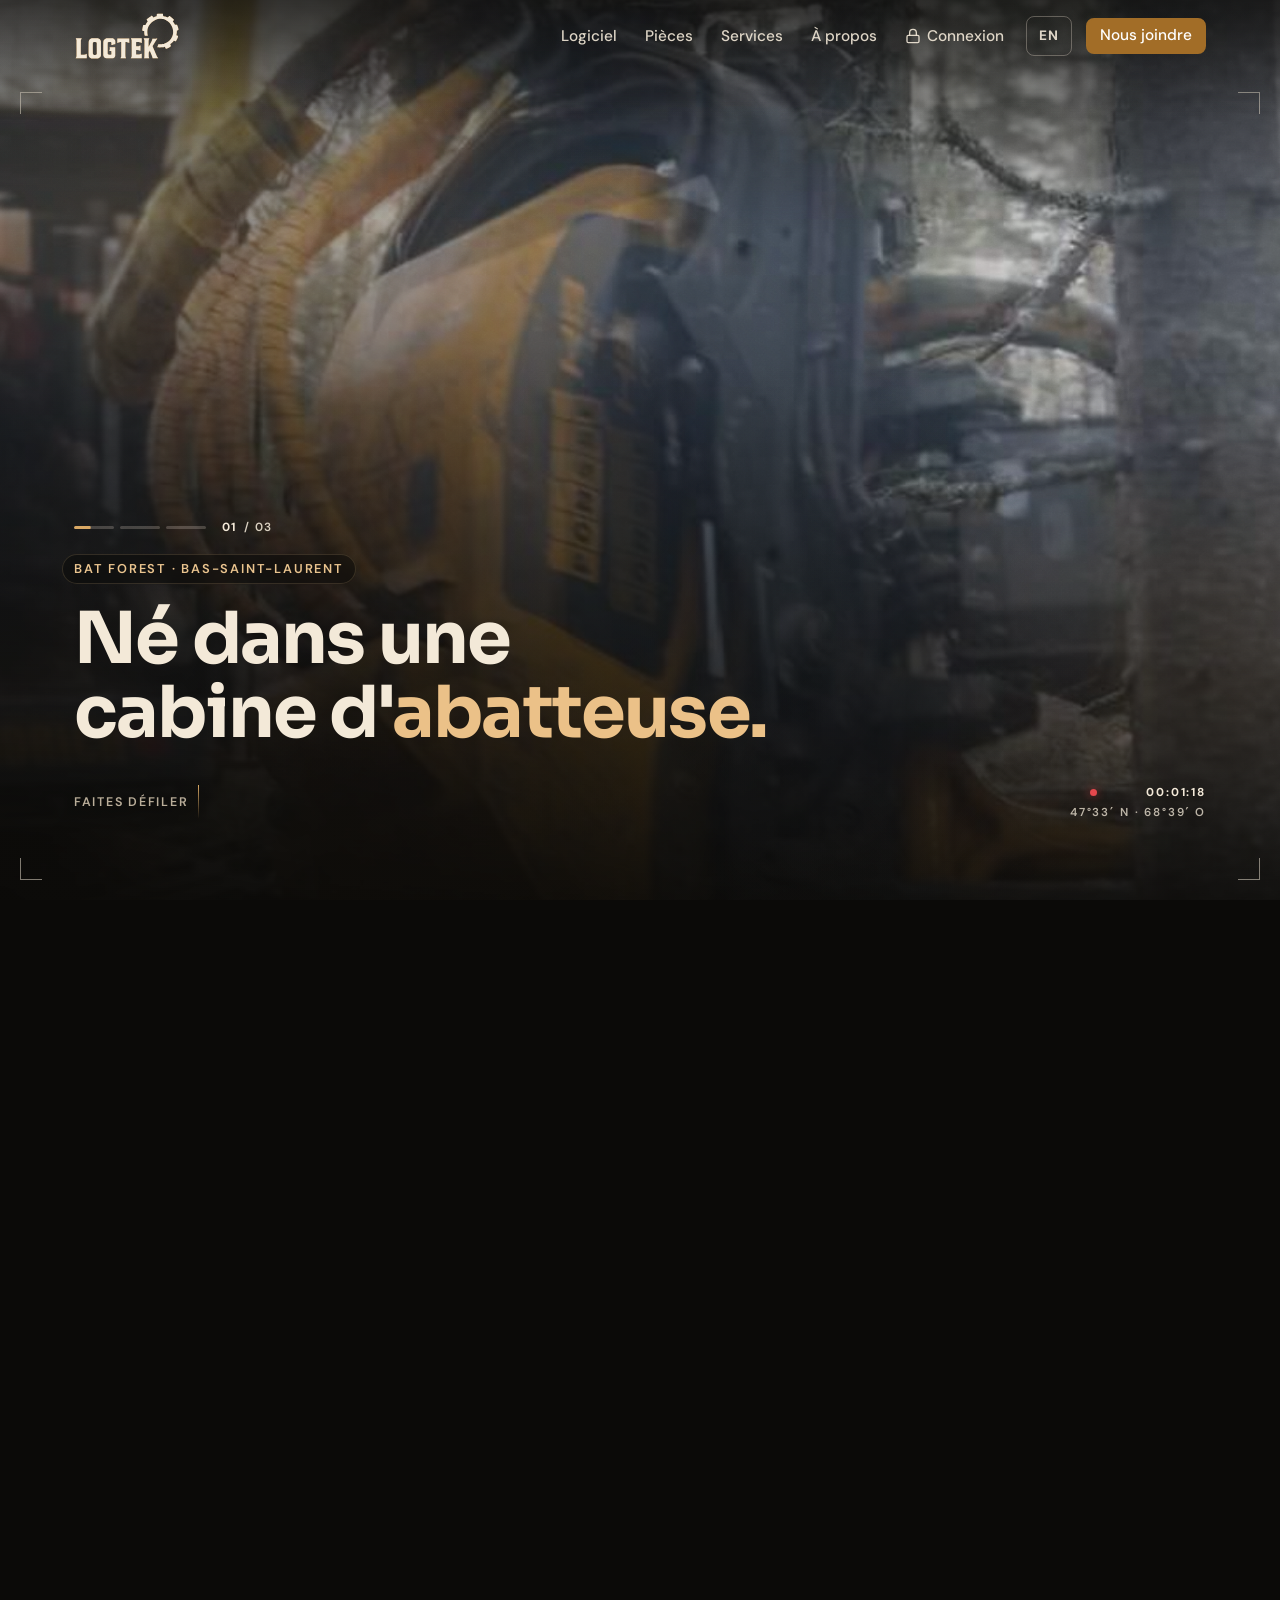
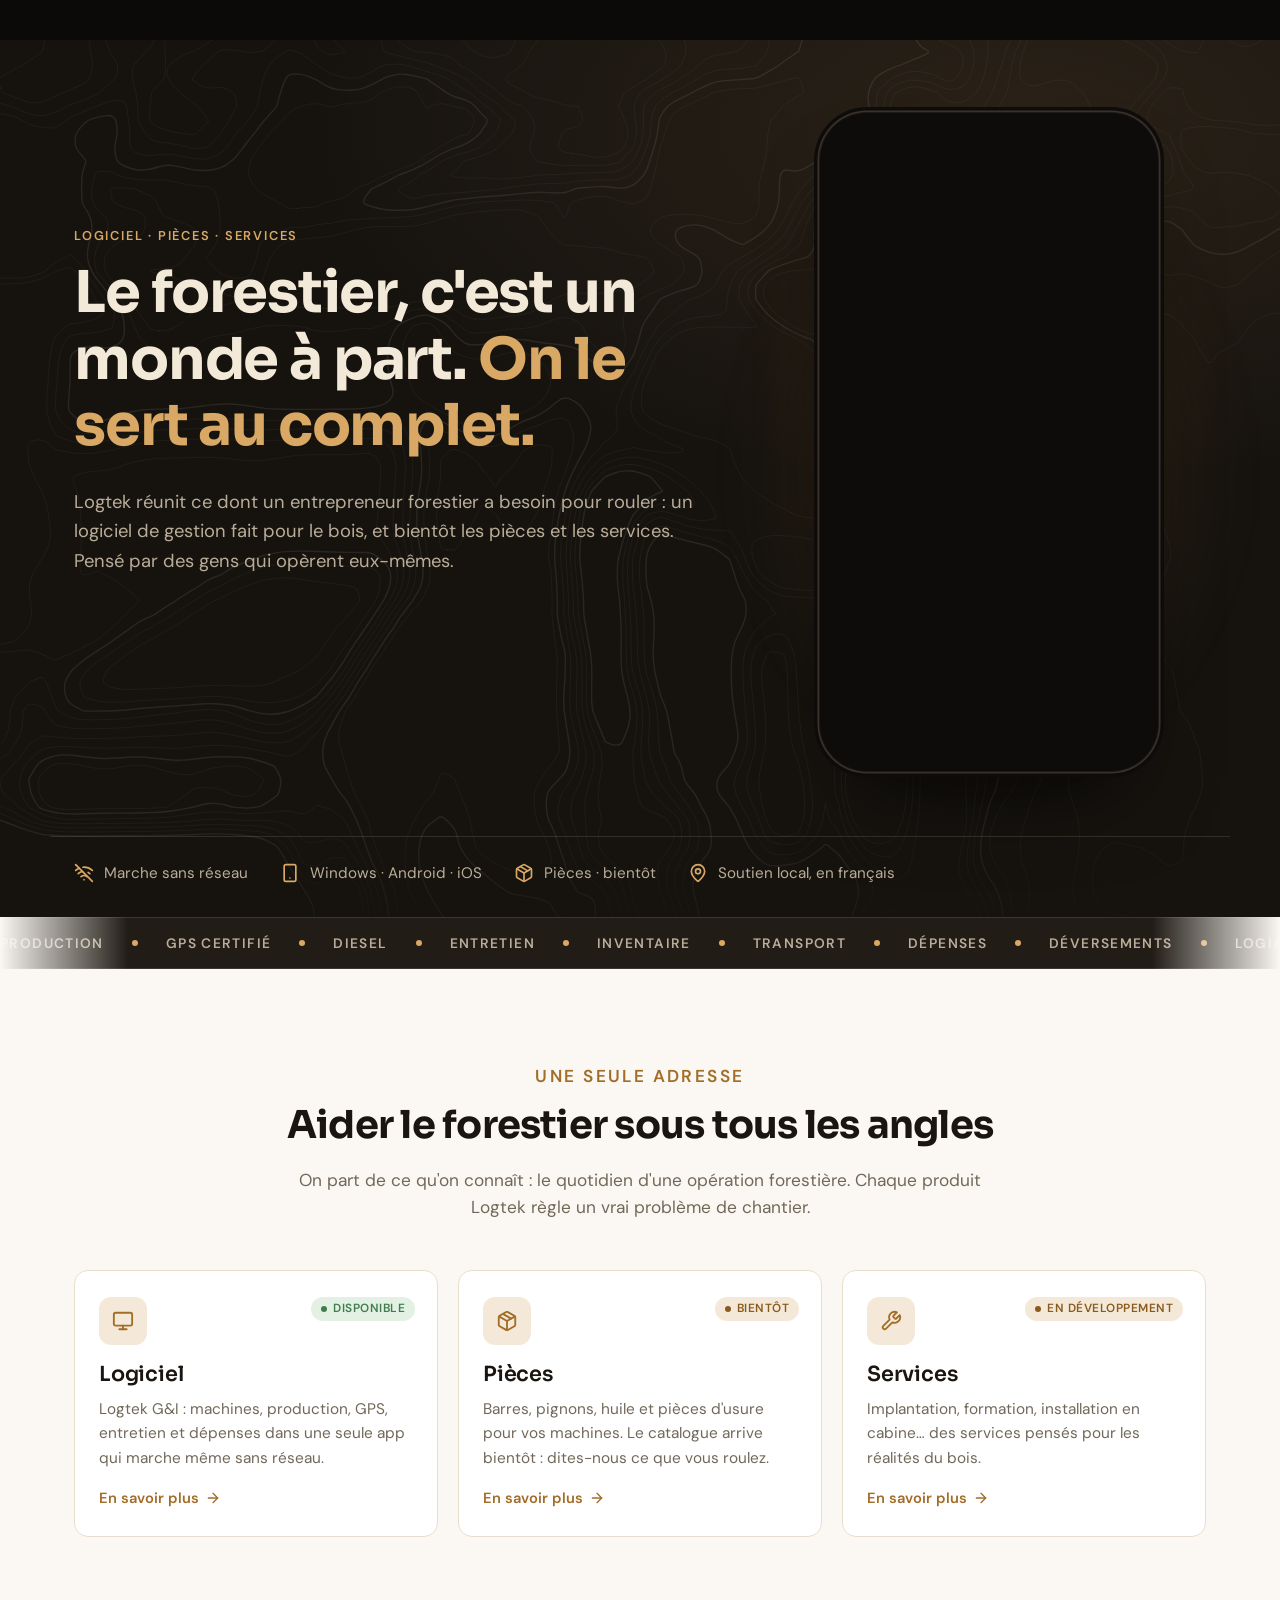
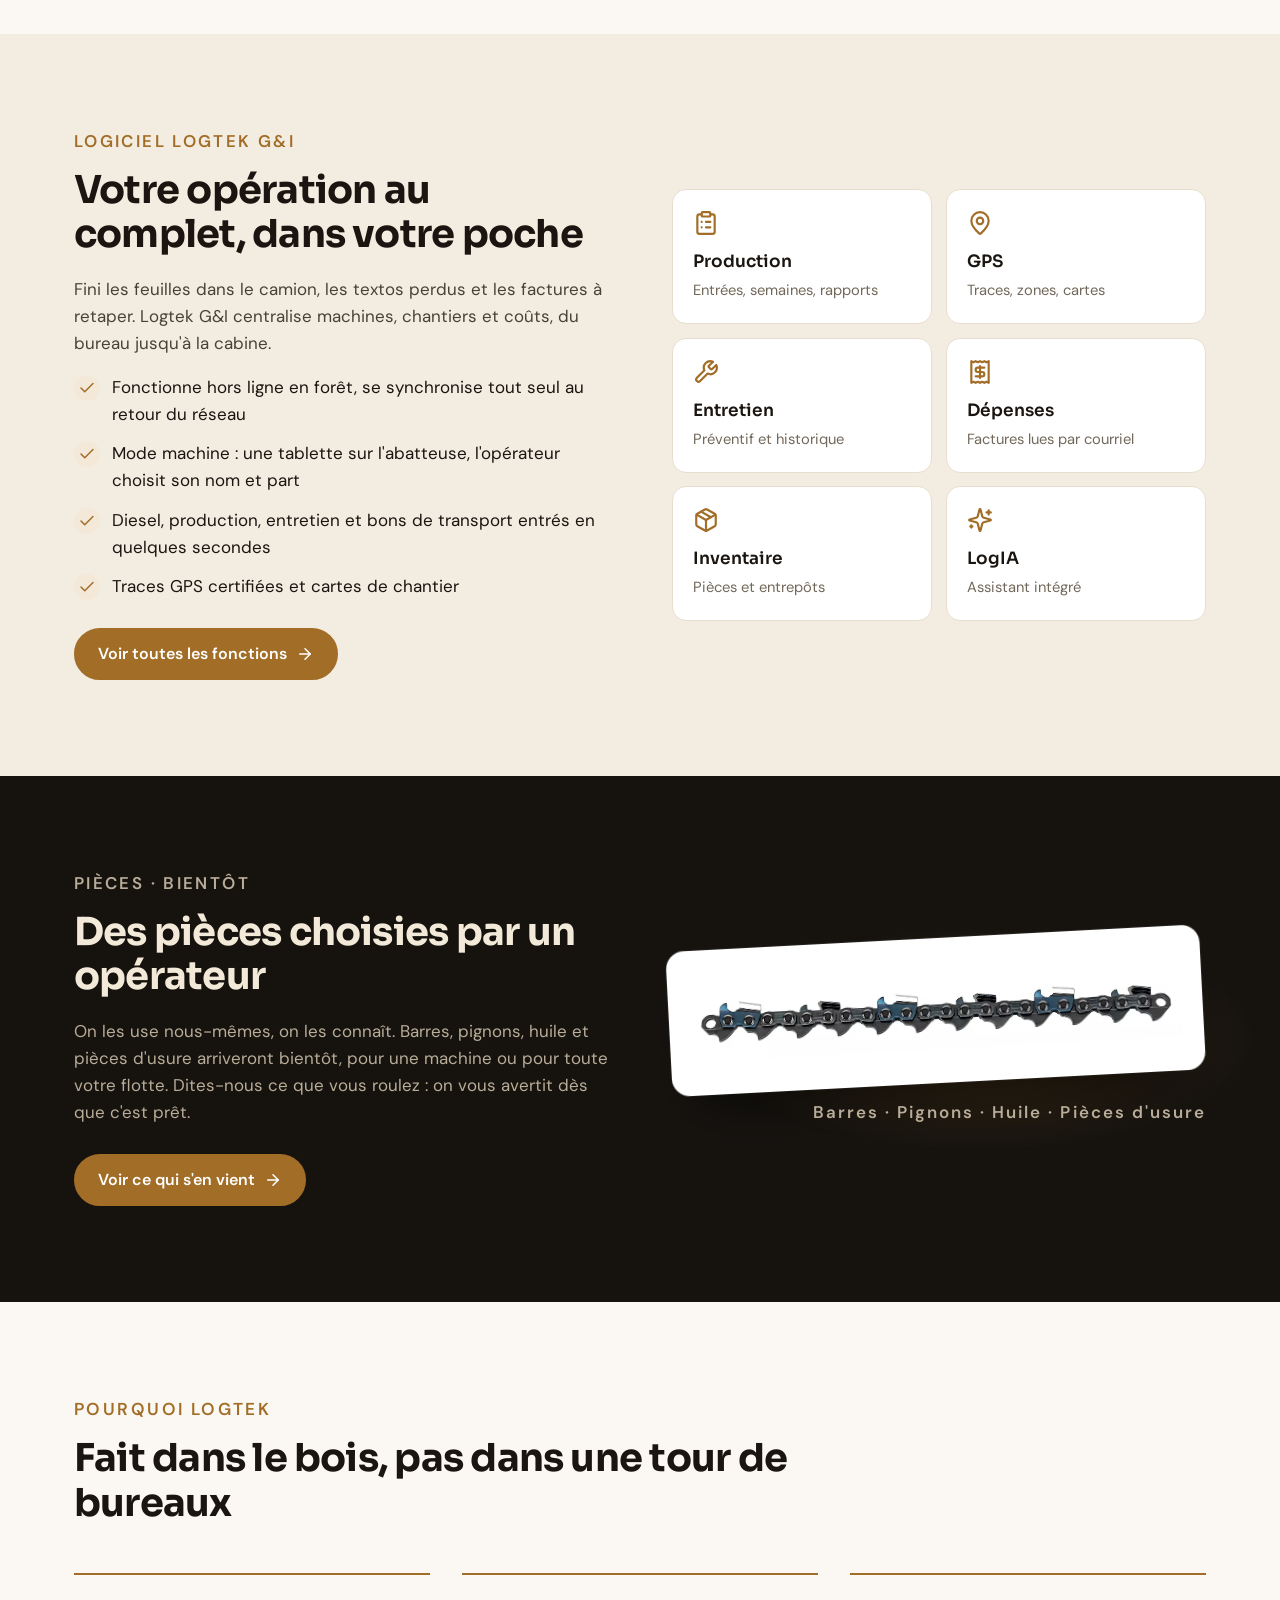
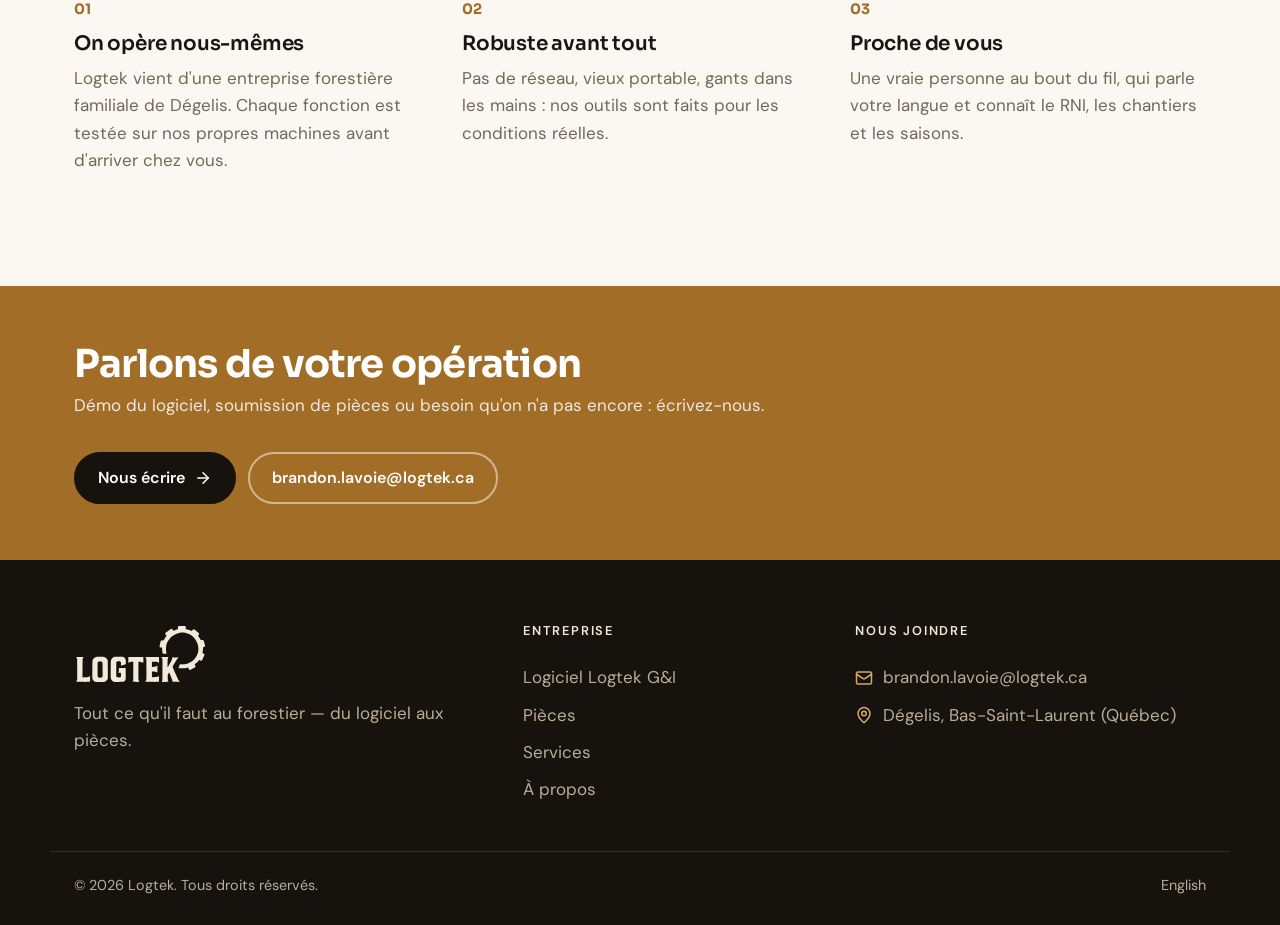
==== commit 1b3dbc45: "Site v2 : reel plein écran, 8 animations signature et optimisations - Accueil : reel vidéo piloté pa" ====
--- a/logtek.ca/index.html
+++ b/logtek.ca/index.html
@@ -3,95 +3,146 @@
 <head>
 <meta charset="utf-8">
 <meta name="viewport" content="width=device-width, initial-scale=1">
-<title>Logtek — Logiciel, chaînes et pièces pour forestiers</title>
-<meta name="description" content="Logtek aide les entrepreneurs forestiers sous tous les angles : logiciel de gestion Logtek G&amp;I, chaînes d'abatteuse, pièces et services. Basé au Bas-Saint-Laurent.">
+<title>Logtek — Logiciel et pièces pour forestiers</title>
+<meta name="description" content="Logtek aide les entrepreneurs forestiers sous tous les angles : logiciel de gestion Logtek G&amp;I, pièces et services. Basé au Bas-Saint-Laurent.">
 <link rel="canonical" href="https://logtek.ca/">
 <link rel="alternate" hreflang="fr-CA" href="https://logtek.ca/">
 <link rel="alternate" hreflang="en-CA" href="https://logtek.ca/en/">
 <link rel="alternate" hreflang="x-default" href="https://logtek.ca/">
 <meta property="og:type" content="website">
-<meta property="og:title" content="Logtek — Logiciel, chaînes et pièces pour forestiers">
-<meta property="og:description" content="Logtek aide les entrepreneurs forestiers sous tous les angles : logiciel de gestion Logtek G&amp;I, chaînes d'abatteuse, pièces et services. Basé au Bas-Saint-Laurent.">
+<meta property="og:title" content="Logtek — Logiciel et pièces pour forestiers">
+<meta property="og:description" content="Logtek aide les entrepreneurs forestiers sous tous les angles : logiciel de gestion Logtek G&amp;I, pièces et services. Basé au Bas-Saint-Laurent.">
 <meta property="og:url" content="https://logtek.ca/">
 <meta property="og:locale" content="fr_CA">
 <meta name="theme-color" content="#A26D27">
 <meta property="og:image" content="https://logtek.ca/assets/img/og-image.png">
 <link rel="icon" href="assets/img/favicon.svg" type="image/svg+xml">
+<link rel="expect" href="#main" blocking="render">
+<script src="assets/js/fx-kerf.js?v=20260928a"></script>
 <link rel="preconnect" href="https://fonts.googleapis.com">
 <link rel="preconnect" href="https://fonts.gstatic.com" crossorigin>
-<link href="https://fonts.googleapis.com/css2?family=Sora:wght@600;700;800&family=DM+Sans:opsz,wght@9..40,400;9..40,500;9..40,700&display=swap" rel="stylesheet">
-<link rel="stylesheet" href="assets/css/style.css">
+<link href="https://fonts.googleapis.com/css2?family=Sora:wght@600;700&family=DM+Sans:wght@400;500;700&display=swap" rel="stylesheet">
+<script>document.documentElement.classList.add("js")</script>
+<link rel="stylesheet" href="assets/css/style.css?v=20260928a">
+<link rel="stylesheet" href="assets/css/fx-reel-map.css?v=20260928a">
+<link rel="stylesheet" href="assets/css/fx-guide-bar.css?v=20260928a">
+<link rel="stylesheet" href="assets/css/fx-kerf.css?v=20260928a">
 </head>
-<body data-page="home" data-lang="fr" data-email="brandon.lavoie@logtek.ca" data-endpoint="">
+<body class="has-reel on-reel" data-page="home" data-lang="fr" data-email="brandon.lavoie@logtek.ca" data-endpoint="">
 <a class="skip" href="#main">Aller au contenu</a>
 <header class="site-header">
   <div class="wrap header-inner">
     <a class="brand" href="./" aria-label="Logtek — accueil">
-      <img src="assets/img/logo.svg" alt="Logtek" width="106" height="48">
+      <img src="assets/img/logo.svg" alt="Logtek" width="106" height="48"><img class="brand-light" src="assets/img/logo-light.svg" alt="" width="106" height="48">
     </a>
     <nav class="main-nav" id="main-nav" aria-label="Navigation principale">
-      <a href="logiciel.html">Logiciel</a><a href="chaines.html">Chaînes & pièces</a><a href="services.html">Services</a><a href="a-propos.html">À propos</a>
-      <a class="app-link" href="https://logtekgi.ca" rel="noopener"><svg class="ic" viewBox="0 0 24 24" fill="none" stroke="currentColor" stroke-width="1.7" stroke-linecap="round" stroke-linejoin="round" aria-hidden="true"><rect x="4.5" y="10.5" width="15" height="10.5" rx="2"/><path d="M8 10.5V7.5a4 4 0 0 1 8 0v3"/></svg>Connexion</a>
+      <a href="logiciel.html">Logiciel</a><a href="chaines.html">Pièces</a><a href="services.html">Services</a><a href="a-propos.html">À propos</a>
+      <a class="app-link" href="https://logtekgi.ca" rel="noopener"><svg class="ic" viewBox="0 0 24 24" fill="none" stroke="currentColor" stroke-width="2" stroke-linecap="round" stroke-linejoin="round" aria-hidden="true"><rect width="18" height="11" x="3" y="11" rx="2" ry="2"/><path d="M7 11V7a5 5 0 0 1 10 0v4"/></svg>Connexion</a>
       <a class="lang" href="en/" hreflang="en" lang="en">EN</a>
       <a class="btn btn-sm" href="contact.html">Nous joindre</a>
     </nav>
-    <button class="nav-toggle" aria-controls="main-nav" aria-expanded="false" aria-label="Menu"><svg class="ic ic-open" viewBox="0 0 24 24" fill="none" stroke="currentColor" stroke-width="1.7" stroke-linecap="round" stroke-linejoin="round" aria-hidden="true"><path d="M4 7h16M4 12h16M4 17h16"/></svg><svg class="ic ic-close" viewBox="0 0 24 24" fill="none" stroke="currentColor" stroke-width="1.7" stroke-linecap="round" stroke-linejoin="round" aria-hidden="true"><path d="M6 6l12 12M18 6L6 18"/></svg></button>
+    <button class="nav-toggle" aria-controls="main-nav" aria-expanded="false" aria-label="Menu"><svg class="ic ic-open" viewBox="0 0 24 24" fill="none" stroke="currentColor" stroke-width="2" stroke-linecap="round" stroke-linejoin="round" aria-hidden="true"><line x1="4" x2="20" y1="12" y2="12"/><line x1="4" x2="20" y1="6" y2="6"/><line x1="4" x2="20" y1="18" y2="18"/></svg><svg class="ic ic-close" viewBox="0 0 24 24" fill="none" stroke="currentColor" stroke-width="2" stroke-linecap="round" stroke-linejoin="round" aria-hidden="true"><path d="M18 6 6 18"/><path d="m6 6 12 12"/></svg></button>
   </div>
 </header>
 <main id="main">
+
+<section class="reel" aria-label="Une abatteuse qui façonne une tige sur un chantier de Bat Forest" data-frames="120" data-fps="15" data-src="assets/reel/" data-src-portrait="assets/reel/p/">
+  <div class="reel-sticky">
+    <div class="reel-stage">
+      <div class="reel-media">
+        <picture class="reel-poster"><source media="(orientation: portrait)" srcset="assets/reel/p/f000.jpg"><img src="assets/reel/f000.jpg" alt="" width="800" height="800" fetchpriority="high"></picture>
+        <canvas class="reel-canvas" width="800" height="800" aria-hidden="true"></canvas>
+        <div class="reel-light" aria-hidden="true"></div>
+        <div class="reel-grain" aria-hidden="true"></div>
+      </div>
+      <div class="reel-shade" aria-hidden="true"></div>
+    </div>
+    <div class="reel-ui">
+      <div class="reel-frame" aria-hidden="true"><i></i><i></i><i></i><i></i></div>
+      <div class="reel-meta" aria-hidden="true"><span class="reel-rec"><i></i><b data-tc>00:00:00</b></span><span>47°33′ N · 68°39′ O</span></div>
+      <div class="wrap reel-copy">
+        <div class="reel-lead">
+          <div class="reel-bars" aria-hidden="true"><i></i><i></i><i></i><b data-step>01</b><small>/ 03</small></div>
+          <p class="eyebrow">Bat Forest · Bas-Saint-Laurent</p>
+        </div>
+        <p class="reel-title"><span class="on">Né dans une cabine d'<em>abatteuse.</em></span><span>Chaque fonction est testée sur nos <em>propres machines.</em></span><span>Le logiciel, les pièces, le service : pensés par des <em>gens qui opèrent.</em></span></p>
+        <p class="reel-hint">Faites défiler<i></i></p>
+      </div>
+    </div>
+  </div>
+</section>
 
 <section class="hero">
   <div class="topo-bg" aria-hidden="true"></div>
   <div class="wrap hero-grid">
     <div class="hero-copy">
-      <p class="eyebrow">Né dans une cabine d'abatteuse · Bas-Saint-Laurent</p>
+      <p class="eyebrow">Logiciel · Pièces · Services</p>
       <h1>Le forestier, c'est un monde à part. <span>On le sert au complet.</span></h1>
-      <p class="lead">Logtek réunit ce dont un entrepreneur forestier a besoin pour rouler : un logiciel de gestion fait pour le bois, des chaînes d'abatteuse, et bientôt les pièces et les services. Pensé par des gens qui opèrent eux-mêmes.</p>
+      <p class="lead">Logtek réunit ce dont un entrepreneur forestier a besoin pour rouler : un logiciel de gestion fait pour le bois, et bientôt les pièces et les services. Pensé par des gens qui opèrent eux-mêmes.</p>
       <div class="hero-actions">
-        <a class="btn" href="logiciel.html">Découvrir le logiciel <svg class="ic" viewBox="0 0 24 24" fill="none" stroke="currentColor" stroke-width="1.7" stroke-linecap="round" stroke-linejoin="round" aria-hidden="true"><path d="M5 12h14M13 6l6 6-6 6"/></svg></a>
-        <a class="btn btn-ghost-light" href="chaines.html">Voir les chaînes</a>
+        <a class="btn" href="logiciel.html">Découvrir le logiciel <svg class="ic" viewBox="0 0 24 24" fill="none" stroke="currentColor" stroke-width="2" stroke-linecap="round" stroke-linejoin="round" aria-hidden="true"><path d="M5 12h14"/><path d="m12 5 7 7-7 7"/></svg></a>
+        <a class="btn btn-ghost-light" href="chaines.html">Voir les pièces</a>
       </div>
     </div>
     <div class="hero-visual">
-<div class="device" role="img" aria-label="Aperçu du logiciel Logtek G&amp;I">
-  <div class="device-bar"><span></span><span></span><span></span><em>Logtek G&amp;I</em></div>
-  <div class="device-body">
-    <aside class="app-side">
-      <b class="app-logo">L</b>
-      <i class="on"><svg class="ic" viewBox="0 0 24 24" fill="none" stroke="currentColor" stroke-width="1.7" stroke-linecap="round" stroke-linejoin="round" aria-hidden="true"><path d="M12 21s-6.5-6-6.5-11a6.5 6.5 0 0 1 13 0c0 5-6.5 11-6.5 11z"/><circle cx="12" cy="10" r="2.3"/></svg></i><i><svg class="ic" viewBox="0 0 24 24" fill="none" stroke="currentColor" stroke-width="1.7" stroke-linecap="round" stroke-linejoin="round" aria-hidden="true"><rect x="5" y="4" width="14" height="17" rx="2"/><path d="M9 4V2.8h6V4M8.5 10h7M8.5 14h7M8.5 18h4"/></svg></i><i><svg class="ic" viewBox="0 0 24 24" fill="none" stroke="currentColor" stroke-width="1.7" stroke-linecap="round" stroke-linejoin="round" aria-hidden="true"><path d="M4 21V5a2 2 0 0 1 2-2h6a2 2 0 0 1 2 2v16M3 21h12M4 10h10M14 8l3 2v7a1.5 1.5 0 0 0 3 0V9l-3-3"/></svg></i><i><svg class="ic" viewBox="0 0 24 24" fill="none" stroke="currentColor" stroke-width="1.7" stroke-linecap="round" stroke-linejoin="round" aria-hidden="true"><path d="M14.5 5.5a4 4 0 0 0 4.9 5.2L21 12.3l-8.7 8.7a2.4 2.4 0 0 1-3.4-3.4l8.7-8.7-1.6-1.6a4 4 0 0 0-5.2-4.9l2.9 2.9-1.6 3.3-3.3 1.6-2.9-2.9"/></svg></i><i><svg class="ic" viewBox="0 0 24 24" fill="none" stroke="currentColor" stroke-width="1.7" stroke-linecap="round" stroke-linejoin="round" aria-hidden="true"><path d="M3.5 7.5L12 3l8.5 4.5v9L12 21l-8.5-4.5z"/><path d="M3.5 7.5L12 12l8.5-4.5M12 12v9"/></svg></i>
-    </aside>
-    <div class="app-main">
-      <div class="app-head">
-        <div><small>Chantier</small><strong>Secteur 14-B</strong></div>
-        <span class="app-pill">Hors ligne · synchro auto</span>
-      </div>
-      <div class="app-map">
-        <svg viewBox="0 0 330 180" preserveAspectRatio="none" aria-hidden="true">
-          <path d="M-10,40 C60,20 120,60 200,30 S300,10 340,30" class="topo"/>
-          <path d="M-10,80 C50,60 130,100 210,70 S300,55 340,70" class="topo"/>
-          <path d="M-10,125 C70,105 140,145 220,115 S300,100 340,115" class="topo"/>
-          <path d="M-10,165 C80,150 150,178 230,158 S300,145 340,160" class="topo"/>
-          <path d="M180,10 L290,24 L310,120 L200,140 Z" class="zone"/>
-          <path d="M30,150 C60,120 70,140 95,110 S140,70 160,92 S205,130 230,96 S270,40 300,58" class="trace"/>
-          <circle cx="300" cy="58" r="6" class="dot"/><circle cx="300" cy="58" r="13" class="dot-halo"/>
-        </svg>
-      </div>
-      <div class="app-cards">
-        <div><small>Production</small><strong>186 m³</strong><em>cette semaine</em></div>
-        <div><small>Diesel</small><strong>412 L</strong><em>3 pleins</em></div>
-        <div><small>Entretien</small><strong>2</strong><em>à faire</em></div>
-      </div>
+<div class="phone" role="img" aria-label="Aperçu de l'application Logtek G&amp;I" data-lang="fr">
+  <div class="phone-glow" aria-hidden="true"></div>
+  <div class="phone-shell">
+    <div class="phone-notch"></div>
+    <div class="app">
+      <div class="app-status"><span>9:41</span><span class="app-status-r"><i></i><i></i><i></i><em></em></span></div>
+      <header class="app-bar">
+        <img src="assets/img/logo.svg" alt="" width="40" height="40">
+        <div class="app-bar-t"><b><span data-title>Accueil</span><i class="live"></i><em class="role"><svg class="ic" viewBox="0 0 24 24" fill="none" stroke="currentColor" stroke-width="2" stroke-linecap="round" stroke-linejoin="round" aria-hidden="true"><path d="M11.562 3.266a.5.5 0 0 1 .876 0L15.39 8.87a1 1 0 0 0 1.516.294L21.183 5.5a.5.5 0 0 1 .798.519l-2.834 10.246a1 1 0 0 1-.956.734H5.81a1 1 0 0 1-.957-.734L2.02 6.02a.5.5 0 0 1 .798-.519l4.276 3.664a1 1 0 0 0 1.516-.294z"/><path d="M5 21h14"/></svg></em></b><small>Brandon • Bat Forest</small></div>
+        <div class="app-bar-a"><span class="sync"><span class="sync-on"><svg class="ic" viewBox="0 0 24 24" fill="none" stroke="currentColor" stroke-width="2" stroke-linecap="round" stroke-linejoin="round" aria-hidden="true"><path d="M20 17.6A5 5 0 0 0 18 8h-1.3A7 7 0 1 0 5 15.3M9 16l2 2 4-4"/></svg>Synchronisé</span><span class="sync-off">Hors ligne</span></span><svg class="ic" viewBox="0 0 24 24" fill="none" stroke="currentColor" stroke-width="2" stroke-linecap="round" stroke-linejoin="round" aria-hidden="true"><circle cx="11" cy="11" r="8"/><path d="m21 21-4.3-4.3"/></svg><svg class="ic" viewBox="0 0 24 24" fill="none" stroke="currentColor" stroke-width="2" stroke-linecap="round" stroke-linejoin="round" aria-hidden="true"><circle cx="12" cy="12" r="10"/><polyline points="12 6 12 12 16 14"/></svg><span class="bell"><svg class="ic" viewBox="0 0 24 24" fill="none" stroke="currentColor" stroke-width="2" stroke-linecap="round" stroke-linejoin="round" aria-hidden="true"><path d="M6 8a6 6 0 0 1 12 0c0 7 3 9 3 9H3s3-2 3-9"/><path d="M10.3 21a1.94 1.94 0 0 0 3.4 0"/></svg><i></i></span></div>
+      </header>
+      <div class="app-screens">
+        <section class="app-screen is-on" data-screen="home" data-title="Accueil">
+          <h4>Bonjour Brandon</h4><p class="sub">Bienvenue chez Bat Forest</p>
+          <button type="button" class="mapcard" data-go="map">
+            <svg viewBox="0 0 280 140" preserveAspectRatio="xMidYMid slice" aria-hidden="true"><rect fill="#1f2a22" width="280" height="140"/><path d="M0,0 L45,0 L50,25 L35,45 L15,40 L0,55 Z" fill="#243328"/><path d="M40,10 L90,5 L100,35 L75,55 L45,45 L38,25 Z" fill="#2a3b2e"/><path d="M180,0 L280,0 L280,50 L250,65 L210,50 L190,25 Z" fill="#232f26"/><path d="M0,85 L55,70 L70,100 L45,140 L0,140 Z" fill="#243328"/><path d="M200,80 L280,65 L280,140 L170,140 L180,110 Z" fill="#2a3b2e"/><path d="M100,15 L150,10 L160,45 L140,65 L95,55 Z" fill="#283a2c"/><path d="M70,50 L110,45 L115,70 L85,80 L65,70 Z" fill="#354a3a" opacity=".6"/><path d="M155,55 L190,50 L195,80 L165,90 L150,75 Z" fill="#3a5040" opacity=".5"/><path d="M-5,95 Q50,85 100,92 Q150,100 200,88 Q250,78 285,85" fill="none" stroke="#15232b" stroke-width="14"/><path d="M-5,95 Q50,85 100,92 Q150,100 200,88 Q250,78 285,85" fill="none" stroke="#1c3340" stroke-width="8"/><path d="M0,40 Q70,45 140,38 Q210,32 280,36" stroke="#3d3530" stroke-width="2.5" fill="none"/><path d="M0,40 Q70,45 140,38 Q210,32 280,36" stroke="#4a4540" stroke-width="1" fill="none"/><path d="M130,0 Q125,35 135,70" stroke="#3d3530" stroke-width="2" fill="none"/></svg>
+            <span><svg class="ic" viewBox="0 0 24 24" fill="none" stroke="currentColor" stroke-width="2" stroke-linecap="round" stroke-linejoin="round" aria-hidden="true"><path d="M14.106 5.553a2 2 0 0 0 1.788 0l3.659-1.83A1 1 0 0 1 21 4.619v12.764a1 1 0 0 1-.553.894l-4.553 2.277a2 2 0 0 1-1.788 0l-3.212-1.606a2 2 0 0 0-1.788 0l-3.659 1.83A1 1 0 0 1 4 19.381V6.618a1 1 0 0 1 .553-.894l4.553-2.277a2 2 0 0 1 1.788 0z"/><path d="M15 5.764v15"/><path d="M9 3.236v15"/></svg>Carte opération</span>
+          </button>
+          <h5>Actions rapides</h5>
+          <div class="qa-grid"><div class="qa"><svg class="ic" viewBox="0 0 24 24" fill="none" stroke="currentColor" stroke-width="2" stroke-linecap="round" stroke-linejoin="round" aria-hidden="true"><path d="m7.5 4.27 9 5.15"/><path d="M21 8a2 2 0 0 0-1-1.73l-7-4a2 2 0 0 0-2 0l-7 4A2 2 0 0 0 3 8v8a2 2 0 0 0 1 1.73l7 4a2 2 0 0 0 2 0l7-4A2 2 0 0 0 21 16Z"/><path d="m3.3 7 8.7 5 8.7-5"/><path d="M12 22V12"/></svg><span>Prendre une pièce</span></div><div class="qa"><svg class="ic" viewBox="0 0 24 24" fill="none" stroke="currentColor" stroke-width="2" stroke-linecap="round" stroke-linejoin="round" aria-hidden="true"><path d="M10 12h11"/><path d="M10 18h11"/><path d="M10 6h11"/><path d="M4 10h2"/><path d="M4 6h1v4"/><path d="M6 18H4c0-1 2-2 2-3s-1-1.5-2-1"/></svg><span>Mettre en commande</span></div><div class="qa"><svg class="ic" viewBox="0 0 24 24" fill="none" stroke="currentColor" stroke-width="2" stroke-linecap="round" stroke-linejoin="round" aria-hidden="true"><line x1="3" x2="15" y1="22" y2="22"/><line x1="4" x2="14" y1="9" y2="9"/><path d="M14 22V4a2 2 0 0 0-2-2H6a2 2 0 0 0-2 2v18"/><path d="M14 13h2a2 2 0 0 1 2 2v2a2 2 0 0 0 2 2a2 2 0 0 0 2-2V9.83a2 2 0 0 0-.59-1.42L18 5"/></svg><span>Faire le plein</span></div><div class="qa"><svg class="ic" viewBox="0 0 24 24" fill="none" stroke="currentColor" stroke-width="2" stroke-linecap="round" stroke-linejoin="round" aria-hidden="true"><path d="M14.7 6.3a1 1 0 0 0 0 1.4l1.6 1.6a1 1 0 0 0 1.4 0l3.77-3.77a6 6 0 0 1-7.94 7.94l-6.91 6.91a2.12 2.12 0 0 1-3-3l6.91-6.91a6 6 0 0 1 7.94-7.94l-3.76 3.76z"/></svg><span>Tâche mécanique</span></div><div class="qa"><svg class="ic" viewBox="0 0 24 24" fill="none" stroke="currentColor" stroke-width="2" stroke-linecap="round" stroke-linejoin="round" aria-hidden="true"><path d="M14 18V6a2 2 0 0 0-2-2H4a2 2 0 0 0-2 2v11a1 1 0 0 0 1 1h2"/><path d="M15 18H9"/><path d="M19 18h2a1 1 0 0 0 1-1v-3.65a1 1 0 0 0-.22-.624l-3.48-4.35A1 1 0 0 0 17.52 8H14"/><circle cx="17" cy="18" r="2"/><circle cx="7" cy="18" r="2"/></svg><span>Transport</span></div><div class="qa"><svg class="ic" viewBox="0 0 24 24" fill="none" stroke="currentColor" stroke-width="2" stroke-linecap="round" stroke-linejoin="round" aria-hidden="true"><path d="M7 16.3c2.2 0 4-1.83 4-4.05 0-1.16-.57-2.26-1.71-3.19S7.29 6.75 7 5.3c-.29 1.45-1.14 2.84-2.29 3.76S3 11.1 3 12.25c0 2.22 1.8 4.05 4 4.05z"/><path d="M12.56 6.6A10.97 10.97 0 0 0 14 3.02c.5 2.5 2 4.9 4 6.5s3 3.5 3 5.5a6.98 6.98 0 0 1-11.91 4.97"/></svg><span>Déversement</span></div></div>
+          <div class="lowstock"><svg class="ic" viewBox="0 0 24 24" fill="none" stroke="currentColor" stroke-width="2" stroke-linecap="round" stroke-linejoin="round" aria-hidden="true"><path d="m21.73 18-8-14a2 2 0 0 0-3.48 0l-8 14A2 2 0 0 0 4 21h16a2 2 0 0 0 1.73-3"/><path d="M12 9v4"/><path d="M12 17h.01"/></svg><div><b>3 articles en stock bas</b><small>Pense à passer une commande.</small></div><svg class="ic" viewBox="0 0 24 24" fill="none" stroke="currentColor" stroke-width="2" stroke-linecap="round" stroke-linejoin="round" aria-hidden="true"><path d="m9 18 6-6-6-6"/></svg></div>
+          <h5>Tableau de bord</h5>
+          <div class="stats"><div class="stat"><svg class="ic" viewBox="0 0 24 24" fill="none" stroke="currentColor" stroke-width="2" stroke-linecap="round" stroke-linejoin="round" aria-hidden="true"><path d="M16 21v-2a4 4 0 0 0-4-4H6a4 4 0 0 0-4 4v2"/><circle cx="9" cy="7" r="4"/><path d="M22 21v-2a4 4 0 0 0-3-3.87"/><path d="M16 3.13a4 4 0 0 1 0 7.75"/></svg><b data-count="6">0</b><small>Membres</small></div><div class="stat"><svg class="ic" viewBox="0 0 24 24" fill="none" stroke="currentColor" stroke-width="2" stroke-linecap="round" stroke-linejoin="round" aria-hidden="true"><path d="M14.7 6.3a1 1 0 0 0 0 1.4l1.6 1.6a1 1 0 0 0 1.4 0l3.77-3.77a6 6 0 0 1-7.94 7.94l-6.91 6.91a2.12 2.12 0 0 1-3-3l6.91-6.91a6 6 0 0 1 7.94-7.94l-3.76 3.76z"/></svg><b data-count="4">0</b><small>Machines</small></div><div class="stat"><svg class="ic" viewBox="0 0 24 24" fill="none" stroke="currentColor" stroke-width="2" stroke-linecap="round" stroke-linejoin="round" aria-hidden="true"><circle cx="12" cy="12" r="10"/><polyline points="12 6 12 12 16 14"/></svg><b data-count="3">0</b><small>Tâches</small></div><div class="stat late"><svg class="ic" viewBox="0 0 24 24" fill="none" stroke="currentColor" stroke-width="2" stroke-linecap="round" stroke-linejoin="round" aria-hidden="true"><path d="m21.73 18-8-14a2 2 0 0 0-3.48 0l-8 14A2 2 0 0 0 4 21h16a2 2 0 0 0 1.73-3"/><path d="M12 9v4"/><path d="M12 17h.01"/></svg><b data-count="1">0</b><small>Retard</small></div></div>
+          <div class="kpis"><div><small>Diesel / jour</small><b>412 L</b><svg viewBox="0 0 100 30" preserveAspectRatio="none" aria-hidden="true"><polyline class="spark" points="0,22 14,18 28,20 42,12 56,15 70,8 84,11 100,5"/></svg></div><div><small>Production</small><b>186 m³</b><svg viewBox="0 0 100 30" preserveAspectRatio="none" aria-hidden="true"><g class="bars"><rect x="2" y="16" width="10" height="14"/><rect x="16" y="10" width="10" height="20"/><rect x="30" y="14" width="10" height="16"/><rect x="44" y="6" width="10" height="24"/><rect x="58" y="12" width="10" height="18"/><rect x="72" y="4" width="10" height="26"/><rect x="86" y="8" width="10" height="22"/></g></svg></div></div>
+        </section>
+        <section class="app-screen" data-screen="map" data-title="Carte">
+          <div class="gmap">
+            <svg class="gmap-svg" viewBox="0 0 330 600" preserveAspectRatio="xMidYMid slice" aria-hidden="true"><rect width="330" height="600" fill="#fafaf8"/><path class="gm-wood" d="M122.2,120.3C118.9,132.6 113.9,147.8 108.9,156.4C103.9,164.9 98.5,168.7 92.1,171.5C85.7,174.3 79.1,171.1 70.5,173.1C62,175 51.4,179.9 40.8,183.2C30.2,186.6 16.9,194.3 6.9,193C-3.1,191.7 -11.5,184.5 -19.1,175.3C-26.8,166.2 -32.5,149.9 -39,138C-45.5,126.2 -52.8,115.3 -58.1,104.2C-63.4,93.1 -70.4,83.4 -70.7,71.4C-71.1,59.3 -67,44.6 -60.3,31.8C-53.5,19 -41.7,2 -30.3,-5.5C-18.9,-13 -5.4,-14.3 8.2,-13.3C21.7,-12.3 38.1,-3.7 51.1,0.5C64.2,4.8 76.1,8.1 86.4,12.1C96.7,16.2 106.1,18.7 112.8,24.8C119.4,30.9 123.8,39.2 126.4,48.8C129,58.4 129.1,70.4 128.4,82.3C127.7,94.2 125.4,107.9 122.2,120.3 Z"/><path class="gm-wood" d="M451.3,567.5C444.2,582 428.9,593.6 417.8,606.6C406.7,619.5 396.5,633.6 384.7,645.2C373,656.7 362.9,670.7 347.4,675.8C331.9,681 311.6,680.1 291.8,676.2C271.9,672.2 245.6,661.2 228.1,652C210.6,642.7 197.1,632.4 186.8,620.6C176.5,608.8 170.5,596.2 166,581.2C161.5,566.2 159.5,548.7 159.8,530.8C160.1,512.9 163.1,491.7 167.7,473.7C172.4,455.7 179.1,437.6 187.9,422.6C196.7,407.6 207.5,391.6 220.5,383.5C233.4,375.5 249.2,373.7 265.5,374.4C281.8,375 301.7,383.3 318.1,387.4C334.4,391.5 349.4,394.2 363.5,399C377.5,403.8 390.1,406.1 402.4,416.2C414.6,426.3 427.4,442.3 437.1,459.5C446.7,476.7 458.1,501.4 460.4,519.4C462.8,537.4 458.4,553 451.3,567.5 Z"/><path class="gm-wood" d="M135.1,480.6C131.3,490.4 123.6,501.9 116.3,510.2C109,518.5 100.2,524.9 91.4,530.2C82.5,535.5 71.7,538.7 63,542C54.2,545.4 46.7,548.6 39,550.3C31.4,552 25.3,554 17.3,552.1C9.2,550.3 -0.4,545.6 -9.3,539.1C-18.2,532.6 -29.5,522.9 -36.3,513.2C-43.1,503.4 -47.7,492 -50.3,480.5C-52.8,469.1 -53.1,455.5 -51.7,444.5C-50.4,433.6 -47.1,423.4 -42,414.9C-37,406.4 -30,398.4 -21.3,393.6C-12.5,388.7 -1.1,386.5 10.5,385.7C22.2,384.9 37.2,387.2 48.8,388.9C60.3,390.6 70.5,392.8 79.7,395.9C89,399.1 96.7,402.6 104.3,407.7C111.9,412.8 119.5,419.2 125.3,426.5C131.1,433.8 137.5,442.5 139.1,451.6C140.8,460.6 138.9,470.8 135.1,480.6 Z"/><path class="gm-wood" d="M392.8,195.9C387.9,203.2 378.4,208.8 370.9,216C363.5,223.1 355.9,231.3 348,238.7C340.1,246.1 332.2,255.2 323.5,260.6C314.8,265.9 305.2,269.6 295.8,270.8C286.5,272.1 275.8,271.8 267.2,268C258.7,264.2 250.7,256.7 244.4,247.7C238.1,238.8 232.1,225.5 229.3,214.5C226.5,203.4 226.5,192.1 227.6,181.4C228.7,170.8 233.2,159.6 235.6,150.3C238,141 239.4,133.1 241.9,125.8C244.5,118.5 245.3,112.7 250.9,106.5C256.6,100.3 265.8,93.5 276,88.5C286.2,83.6 300.7,77.1 311.9,76.8C323.2,76.4 333.7,80.4 343.3,86.4C353,92.4 362,103.5 369.8,112.7C377.5,122 384.7,132.1 389.9,142C395,151.8 400.1,162.9 400.6,171.9C401.1,180.9 397.8,188.5 392.8,195.9 Z"/><path class="gm-water" d="M288,-10C286,-2.7 281.3,19 276,34C270.7,49 262.3,64.7 256,80C249.7,95.3 243.7,110.3 238,126C232.3,141.7 226.7,157.3 222,174C217.3,190.7 213.8,210 210,226C206.2,242 202.3,257.7 199,270C195.7,282.3 192.8,287.3 190,300C187.2,312.7 185,330 182,346C179,362 175.2,379.7 172,396C168.8,412.3 166.3,427.7 163,444C159.7,460.3 155.2,476.7 152,494C148.8,511.3 146.3,528.7 144,548C141.7,567.3 139,599.7 138,610"/><path class="gm-water" d="M340,150C335,147.7 319.7,141.3 310,136C300.3,130.7 290,123.3 282,118C274,112.7 267.3,107.7 262,104C256.7,100.3 252,97.3 250,96"/><path class="gm-water" d="M-10,236C-6,238.3 7.3,244 14,250C20.7,256 26,265 30,272C34,279 36.7,288.7 38,292"/><path class="gm-road-c" d="M-12,572C-6.3,566.7 12.7,553 22,540C31.3,527 39.3,512.3 44,494C48.7,475.7 49.7,450.3 50,430C50.3,409.7 47.7,390.7 46,372C44.3,353.3 40.3,338 40,318C39.7,298 44.3,274 44,252C43.7,230 41,208.3 38,186C35,163.7 27.3,140.7 26,118C24.7,95.3 30.7,71.7 30,50C29.3,28.3 23.3,-1.7 22,-12"/><path class="gm-road" d="M-12,572C-6.3,566.7 12.7,553 22,540C31.3,527 39.3,512.3 44,494C48.7,475.7 49.7,450.3 50,430C50.3,409.7 47.7,390.7 46,372C44.3,353.3 40.3,338 40,318C39.7,298 44.3,274 44,252C43.7,230 41,208.3 38,186C35,163.7 27.3,140.7 26,118C24.7,95.3 30.7,71.7 30,50C29.3,28.3 23.3,-1.7 22,-12"/><path class="gm-block" d="M66,96 L104,84 L141,70 L188,66 L233,58 L262,70 L300,86 L309,128 L318,178 L312,236 L309,292 L318,340 L322,392 L304,430 L289,468 L248,484 L206,499 L163,494 L121,489 L97,466 L80,441 L76,402 L70,362 L64,312 L60,262 L65,214 L68,168 L62,128 Z"/><path class="gm-ilot" d="M140.8,179.9C140.7,182.1 141.5,184.8 140,187.7C138.6,190.6 135,195.5 132.2,197.4C129.4,199.3 126.3,199.5 123.2,199.3C120.1,199 116.6,197.3 113.7,195.8C110.7,194.2 107.4,192 105.4,189.8C103.5,187.7 102.4,185.6 101.9,183C101.5,180.3 102,177.1 102.6,174C103.2,170.9 104.1,167.1 105.5,164.3C106.8,161.5 108.4,158.4 110.7,157.1C113,155.7 116.6,155.8 119.2,156.1C121.8,156.3 123.8,157.7 126.4,158.5C129.1,159.4 132.4,160.1 135.1,161.2C137.7,162.3 141.4,163 142.3,165.2C143.3,167.4 141.1,172.1 140.8,174.6C140.6,177 141,177.8 140.8,179.9 Z"/><path class="gm-ilot" d="M279.8,409.4C279,411.1 277.5,412.5 275.7,415C274,417.5 271.7,422.4 269.2,424.3C266.7,426.2 263.6,426.8 261,426.5C258.3,426.3 256,424.3 253.6,422.7C251.2,421.1 249.2,418.5 246.5,416.9C243.7,415.4 239.2,415.6 237.2,413.4C235.3,411.2 234.6,407.5 234.8,403.9C235,400.2 236.6,395.2 238.6,391.5C240.6,387.9 243.7,383.8 246.6,382.1C249.5,380.5 253.2,381.5 256.1,381.6C259,381.7 261.4,382 264.1,382.8C266.8,383.6 269.7,384.6 272.2,386.4C274.8,388.3 277.8,390.8 279.3,393.9C280.7,396.9 280.8,402.1 280.8,404.7C280.9,407.3 280.7,407.6 279.8,409.4 Z"/><path class="gm-ilot" d="M122.9,423.3C122.3,424.5 120.6,425.9 119.7,426.8C118.7,427.7 118.4,427.7 117.2,428.7C116.1,429.6 114.2,431.8 112.8,432.4C111.3,433 109.8,433.1 108.5,432.4C107.2,431.7 106.1,429.4 104.7,427.9C103.3,426.4 100.8,424.9 100.2,423.2C99.5,421.6 100.5,419.4 100.8,417.9C101.2,416.3 101.8,415 102.4,414C103,412.9 103.1,412.5 104.3,411.8C105.6,411.1 108.4,410.2 110.1,409.7C111.8,409.3 113.4,409.1 114.6,409C115.9,409 116.8,408.8 117.8,409.3C118.8,409.8 119.6,410.2 120.6,411.9C121.5,413.6 123.1,417.5 123.5,419.4C123.9,421.3 123.6,422 122.9,423.3 Z"/><path class="gm-buf" d="M279,-12.5C275.5,-11.8 277.4,-6.6 276.6,-3.7C275.8,-0.7 275,2.2 274.2,5.1C273.4,8.1 272.6,11 271.8,13.9C271,16.9 270.1,19.9 269.4,22.7C268.6,25.6 268.1,28.2 267.2,30.9C266.2,33.6 264.9,36.1 263.7,38.9C262.4,41.7 261.2,44.6 259.9,47.5C258.7,50.4 257.4,53.3 256.2,56.1C254.9,59 253.7,61.9 252.4,64.8C251.2,67.6 249.9,70.5 248.7,73.4C247.4,76.3 246.2,79.4 245,82.3C243.9,85.3 242.8,88.1 241.6,91C240.5,93.8 239.4,96.7 238.3,99.6C237.1,102.5 236,105.3 234.9,108.2C233.8,111.1 232.7,113.9 231.5,116.8C230.4,119.8 229.2,123 228.1,126C227,129.1 226.1,132 225.1,135C224.1,138 223.1,141 222.1,144C221.1,147 220.1,150 219.1,153C218.1,156 217.1,159 216.1,162C215.1,165.1 213.9,168.3 213,171.5C212.1,174.6 211.5,177.9 210.7,181.1C210,184.2 209.3,187.2 208.6,190.2C207.9,193.3 207.2,196.4 206.5,199.4C205.8,202.5 205.1,205.5 204.4,208.6C203.7,211.7 203,214.8 202.3,217.8C201.6,220.8 200.9,223.7 200.2,226.7C199.5,229.6 198.7,232.5 198,235.5C197.2,238.4 196.5,241.3 195.8,244.3C195,247.2 194.3,250.1 193.6,253.1C192.8,256 192.1,259 191.4,261.9C190.6,264.7 189.9,267.4 189.1,270.3C188.3,273.2 187.3,276.3 186.4,279.3C185.5,282.3 184.6,285.2 183.7,288.3C182.8,291.4 181.6,294.6 180.9,297.8C180.1,301.1 179.7,304.4 179.2,307.6C178.6,310.8 178.1,313.7 177.6,316.8C177,319.9 176.5,322.9 176,326C175.4,329.1 174.9,332.1 174.4,335.2C173.8,338.2 173.4,341.2 172.8,344.3C172.2,347.3 171.6,350.4 170.9,353.5C170.3,356.6 169.7,359.8 169.1,362.9C168.4,366 167.8,369.2 167.2,372.3C166.6,375.4 165.9,378.5 165.3,381.7C164.7,384.8 164,387.9 163.4,391C162.8,394.1 162.2,397.2 161.7,400.3C161.1,403.3 160.5,406.3 160,409.3C159.4,412.3 158.8,415.3 158.3,418.3C157.7,421.3 157.2,424.3 156.6,427.3C156,430.3 155.5,433.3 154.9,436.3C154.3,439.2 153.8,442 153.2,444.9C152.6,447.8 151.9,450.8 151.3,453.8C150.6,456.7 150,459.6 149.3,462.6C148.7,465.5 148,468.5 147.4,471.4C146.7,474.3 146.1,477.3 145.4,480.2C144.8,483.2 144.1,486 143.5,489C142.9,492.1 142.3,495.5 141.8,498.6C141.3,501.7 140.9,504.6 140.5,507.6C140.1,510.6 139.6,513.6 139.2,516.6C138.7,519.6 138.3,522.6 137.8,525.6C137.4,528.6 136.9,531.6 136.5,534.6C136.1,537.6 135.6,540.5 135.2,543.6C134.8,546.7 134.4,550.1 134.1,553.3C133.7,556.5 133.5,559.5 133.2,562.6C132.9,565.7 132.6,568.8 132.3,571.9C132,575 131.7,578.1 131.4,581.2C131.1,584.3 130.8,587.4 130.5,590.5C130.2,593.6 129.9,596.7 129.6,599.8C129.3,602.9 125.7,607.2 128.7,609.1C131.6,610.9 144.1,612.2 147.3,610.9C150.6,609.7 147.9,604.7 148.2,601.6C148.5,598.5 148.8,595.4 149.1,592.3C149.4,589.2 149.7,586.1 150,583C150.3,579.9 150.6,576.8 150.9,573.7C151.2,570.6 151.5,567.5 151.8,564.4C152.1,561.3 152.4,558.1 152.7,555.1C153,552.1 153.3,549.3 153.7,546.4C154.1,543.4 154.6,540.4 155.1,537.4C155.5,534.4 155.9,531.4 156.4,528.4C156.8,525.4 157.3,522.4 157.7,519.4C158.2,516.4 158.6,513.4 159.1,510.4C159.5,507.4 159.9,504.3 160.4,501.4C160.8,498.5 161.2,495.9 161.8,493.1C162.4,490.2 163.1,487.2 163.7,484.2C164.4,481.3 165,478.4 165.7,475.4C166.3,472.5 167,469.5 167.6,466.6C168.3,463.7 168.9,460.7 169.6,457.8C170.2,454.8 170.9,452 171.5,449C172.1,445.9 172.8,442.8 173.3,439.7C173.9,436.7 174.5,433.7 175,430.7C175.6,427.7 176.2,424.7 176.7,421.7C177.3,418.7 177.8,415.7 178.4,412.7C179,409.7 179.5,406.7 180.1,403.7C180.7,400.7 181.2,397.8 181.8,394.7C182.4,391.6 183.1,388.5 183.7,385.3C184.3,382.2 184.9,379.1 185.6,376C186.2,372.8 186.8,369.7 187.4,366.6C188.1,363.5 188.7,360.4 189.3,357.2C189.9,354.1 190.6,350.9 191.2,347.7C191.8,344.6 192.3,341.5 192.8,338.4C193.4,335.3 193.9,332.3 194.4,329.2C195,326.1 195.5,323.1 196,320C196.6,316.9 197.1,313.8 197.6,310.8C198.2,307.8 198.4,305 199.1,302.2C199.8,299.3 200.8,296.6 201.7,293.7C202.6,290.8 203.5,287.7 204.4,284.7C205.3,281.7 206.2,278.7 207.1,275.7C207.9,272.6 208.8,269.4 209.6,266.4C210.3,263.4 211,260.5 211.8,257.6C212.5,254.7 213.2,251.7 214,248.8C214.7,245.9 215.4,242.9 216.2,240C216.9,237.1 217.6,234.2 218.4,231.2C219.1,228.2 219.8,225.1 220.5,222C221.3,218.9 222,215.9 222.7,212.8C223.4,209.8 224.1,206.7 224.8,203.6C225.5,200.6 226.2,197.5 226.9,194.5C227.6,191.4 228.3,188.3 229,185.3C229.7,182.3 230.2,179.4 231,176.5C231.8,173.7 232.9,170.9 233.9,168C234.9,165 235.9,162 236.9,159C237.9,156 238.9,153 239.9,150C240.9,147 241.9,144 242.9,141C243.9,138 244.9,134.8 245.9,132C246.9,129.1 247.9,126.5 249,123.7C250.1,120.8 251.2,117.9 252.4,115C253.5,112.2 254.6,109.3 255.7,106.4C256.9,103.5 258,100.7 259.1,97.8C260.2,94.9 261.4,92 262.5,89.2C263.6,86.3 264.7,83.7 265.8,80.9C267,78 268.3,75.1 269.6,72.2C270.8,69.4 272.1,66.5 273.3,63.6C274.6,60.7 275.8,57.9 277.1,55C278.3,52.1 279.6,49.3 280.8,46.4C282.1,43.4 283.7,40.2 284.8,37.1C285.9,34 286.6,30.7 287.4,27.7C288.3,24.6 289,21.8 289.8,18.9C290.6,15.9 291.4,13 292.2,10.1C293,7.1 293.8,4.2 294.6,1.3C295.4,-1.7 299.7,-5.2 297,-7.5C294.4,-9.8 282.4,-13.1 279,-12.5 Z"/><path class="gm-buf-o" d="M279,-12.5C278.6,-11 277.4,-6.6 276.6,-3.7C275.8,-0.7 275,2.2 274.2,5.1C273.4,8.1 272.6,11 271.8,13.9C271,16.9 270.1,19.9 269.4,22.7C268.6,25.6 268.1,28.2 267.2,30.9C266.2,33.6 264.9,36.1 263.7,38.9C262.4,41.7 261.2,44.6 259.9,47.5C258.7,50.4 257.4,53.3 256.2,56.1C254.9,59 253.7,61.9 252.4,64.8C251.2,67.6 249.9,70.5 248.7,73.4C247.4,76.3 246.2,79.4 245,82.3C243.9,85.3 242.8,88.1 241.6,91C240.5,93.8 239.4,96.7 238.3,99.6C237.1,102.5 236,105.3 234.9,108.2C233.8,111.1 232.7,113.9 231.5,116.8C230.4,119.8 229.2,123 228.1,126C227,129.1 226.1,132 225.1,135C224.1,138 223.1,141 222.1,144C221.1,147 220.1,150 219.1,153C218.1,156 217.1,159 216.1,162C215.1,165.1 213.9,168.3 213,171.5C212.1,174.6 211.5,177.9 210.7,181.1C210,184.2 209.3,187.2 208.6,190.2C207.9,193.3 207.2,196.4 206.5,199.4C205.8,202.5 205.1,205.5 204.4,208.6C203.7,211.7 203,214.8 202.3,217.8C201.6,220.8 200.9,223.7 200.2,226.7C199.5,229.6 198.7,232.5 198,235.5C197.2,238.4 196.5,241.3 195.8,244.3C195,247.2 194.3,250.1 193.6,253.1C192.8,256 192.1,259 191.4,261.9C190.6,264.7 189.9,267.4 189.1,270.3C188.3,273.2 187.3,276.3 186.4,279.3C185.5,282.3 184.6,285.2 183.7,288.3C182.8,291.4 181.6,294.6 180.9,297.8C180.1,301.1 179.7,304.4 179.2,307.6C178.6,310.8 178.1,313.7 177.6,316.8C177,319.9 176.5,322.9 176,326C175.4,329.1 174.9,332.1 174.4,335.2C173.8,338.2 173.4,341.2 172.8,344.3C172.2,347.3 171.6,350.4 170.9,353.5C170.3,356.6 169.7,359.8 169.1,362.9C168.4,366 167.8,369.2 167.2,372.3C166.6,375.4 165.9,378.5 165.3,381.7C164.7,384.8 164,387.9 163.4,391C162.8,394.1 162.2,397.2 161.7,400.3C161.1,403.3 160.5,406.3 160,409.3C159.4,412.3 158.8,415.3 158.3,418.3C157.7,421.3 157.2,424.3 156.6,427.3C156,430.3 155.5,433.3 154.9,436.3C154.3,439.2 153.8,442 153.2,444.9C152.6,447.8 151.9,450.8 151.3,453.8C150.6,456.7 150,459.6 149.3,462.6C148.7,465.5 148,468.5 147.4,471.4C146.7,474.3 146.1,477.3 145.4,480.2C144.8,483.2 144.1,486 143.5,489C142.9,492.1 142.3,495.5 141.8,498.6C141.3,501.7 140.9,504.6 140.5,507.6C140.1,510.6 139.6,513.6 139.2,516.6C138.7,519.6 138.3,522.6 137.8,525.6C137.4,528.6 136.9,531.6 136.5,534.6C136.1,537.6 135.6,540.5 135.2,543.6C134.8,546.7 134.4,550.1 134.1,553.3C133.7,556.5 133.5,559.5 133.2,562.6C132.9,565.7 132.6,568.8 132.3,571.9C132,575 131.7,578.1 131.4,581.2C131.1,584.3 130.8,587.4 130.5,590.5C130.2,593.6 129.9,596.7 129.6,599.8C129.3,602.9 128.8,607.5 128.7,609.1"/><path class="gm-buf-o" d="M297,-7.5C296.6,-6.1 295.4,-1.7 294.6,1.3C293.8,4.2 293,7.1 292.2,10.1C291.4,13 290.6,15.9 289.8,18.9C289,21.8 288.3,24.6 287.4,27.7C286.6,30.7 285.9,34 284.8,37.1C283.7,40.2 282.1,43.4 280.8,46.4C279.6,49.3 278.3,52.1 277.1,55C275.8,57.9 274.6,60.7 273.3,63.6C272.1,66.5 270.8,69.4 269.6,72.2C268.3,75.1 267,78 265.8,80.9C264.7,83.7 263.6,86.3 262.5,89.2C261.4,92 260.2,94.9 259.1,97.8C258,100.7 256.9,103.5 255.7,106.4C254.6,109.3 253.5,112.2 252.4,115C251.2,117.9 250.1,120.8 249,123.7C247.9,126.5 246.9,129.1 245.9,132C244.9,134.8 243.9,138 242.9,141C241.9,144 240.9,147 239.9,150C238.9,153 237.9,156 236.9,159C235.9,162 234.9,165 233.9,168C232.9,170.9 231.8,173.7 231,176.5C230.2,179.4 229.7,182.3 229,185.3C228.3,188.3 227.6,191.4 226.9,194.5C226.2,197.5 225.5,200.6 224.8,203.6C224.1,206.7 223.4,209.8 222.7,212.8C222,215.9 221.3,218.9 220.5,222C219.8,225.1 219.1,228.2 218.4,231.2C217.6,234.2 216.9,237.1 216.2,240C215.4,242.9 214.7,245.9 214,248.8C213.2,251.7 212.5,254.7 211.8,257.6C211,260.5 210.3,263.4 209.6,266.4C208.8,269.4 207.9,272.6 207.1,275.7C206.2,278.7 205.3,281.7 204.4,284.7C203.5,287.7 202.6,290.8 201.7,293.7C200.8,296.6 199.8,299.3 199.1,302.2C198.4,305 198.2,307.8 197.6,310.8C197.1,313.8 196.6,316.9 196,320C195.5,323.1 195,326.1 194.4,329.2C193.9,332.3 193.4,335.3 192.8,338.4C192.3,341.5 191.8,344.6 191.2,347.7C190.6,350.9 189.9,354.1 189.3,357.2C188.7,360.4 188.1,363.5 187.4,366.6C186.8,369.7 186.2,372.8 185.6,376C184.9,379.1 184.3,382.2 183.7,385.3C183.1,388.5 182.4,391.6 181.8,394.7C181.2,397.8 180.7,400.7 180.1,403.7C179.5,406.7 179,409.7 178.4,412.7C177.8,415.7 177.3,418.7 176.7,421.7C176.2,424.7 175.6,427.7 175,430.7C174.5,433.7 173.9,436.7 173.3,439.7C172.8,442.8 172.1,445.9 171.5,449C170.9,452 170.2,454.8 169.6,457.8C168.9,460.7 168.3,463.7 167.6,466.6C167,469.5 166.3,472.5 165.7,475.4C165,478.4 164.4,481.3 163.7,484.2C163.1,487.2 162.4,490.2 161.8,493.1C161.2,495.9 160.8,498.5 160.4,501.4C159.9,504.3 159.5,507.4 159.1,510.4C158.6,513.4 158.2,516.4 157.7,519.4C157.3,522.4 156.8,525.4 156.4,528.4C155.9,531.4 155.5,534.4 155.1,537.4C154.6,540.4 154.1,543.4 153.7,546.4C153.3,549.3 153,552.1 152.7,555.1C152.4,558.1 152.1,561.3 151.8,564.4C151.5,567.5 151.2,570.6 150.9,573.7C150.6,576.8 150.3,579.9 150,583C149.7,586.1 149.4,589.2 149.1,592.3C148.8,595.4 148.5,598.5 148.2,601.6C147.9,604.7 147.5,609.4 147.3,610.9"/><path class="gm-zone" d="M288,-10C286,-2.7 281.3,19 276,34C270.7,49 262.3,64.7 256,80C249.7,95.3 243.7,110.3 238,126C232.3,141.7 226.7,157.3 222,174C217.3,190.7 213.8,210 210,226C206.2,242 202.3,257.7 199,270C195.7,282.3 192.8,287.3 190,300C187.2,312.7 185,330 182,346C179,362 175.2,379.7 172,396C168.8,412.3 166.3,427.7 163,444C159.7,460.3 155.2,476.7 152,494C148.8,511.3 146.3,528.7 144,548C141.7,567.3 139,599.7 138,610"/><g class="gm-tracks"><path stroke="#8b5cf6" d="M68,349C69,349 71,347 73,347C75,346 77,346 79,345C81,345 84,345 85,344C87,344 89,342 91,342C93,341 95,340 97,340C99,339 101,339 103,338C105,338 107,337 109,336C111,335 112,334 114,333C116,332 118,332 120,332C122,331 124,331 126,330C128,329 130,328 132,327C133,326 135,325 137,324C139,324 141,323 143,323C145,322 147,321 148,320C150,319 152,318 154,317C156,316 158,316 159,315C161,314 163,313 165,313C167,312 168,310 170,309C172,308 174,307 176,306C178,306 180,305 181,304C183,303 185,302 187,301C189,300 191,299 192,298"/><path stroke="#84cc16" d="M68,351C69,351 72,350 74,349C76,349 78,349 80,348C82,348 84,347 86,347C88,346 90,345 92,344C94,343 96,343 98,342C100,342 102,342 104,341C106,340 108,339 110,338C111,338 113,336 115,336C117,335 119,335 121,334C123,334 125,333 127,332C129,331 131,330 133,329C134,328 136,327 138,327C140,326 142,326 144,325C146,324 148,323 149,322C151,321 153,320 155,319C157,318 159,318 161,317C163,317 165,316 166,315C168,314 170,312 171,311C173,310 175,310 177,309C179,308 181,308 183,307C185,306 186,305 188,304C190,303 191,301 193,301C195,300 197,300 199,299C201,299 203,298 205,297C206,296 208,295 210,294C212,293 214,292 215,292C217,291 219,291 221,290C223,290 225,289 227,288C229,287 231,286 232,285C234,284 237,284 239,284C241,283 243,282 244,282C246,281 248,279 250,279C252,278 254,277 256,277C258,276 260,276 262,276C264,275 266,274 268,274C270,273 272,272 274,272C276,271 278,271 280,271C282,270 284,270 286,270C288,269 290,268 292,268C294,268 296,268 298,268C299,267 300,266 300,266"/><path stroke="#ec4899" d="M68,351C69,350 72,349 74,348C76,348 78,347 80,346C82,346 84,346 86,345C88,345 90,344 92,344C94,343 95,342 97,341C99,340 101,340 103,339C105,339 107,338 109,338C111,337 113,336 115,335C117,334 119,333 121,332C123,332 125,332 127,331C129,330 131,329 132,329C134,328 136,326 138,325C139,325 141,324 143,323C145,323 147,322 149,321C151,321 153,319 154,318C156,317 158,316 160,316C162,315 164,314 166,314C168,313 169,312 171,311C173,310 174,308 176,307C178,307 180,306 182,305C184,304 186,304 188,303C189,302 191,301 193,300C195,299 196,298 198,297C200,297 202,296 204,296C206,295 208,294 210,293C211,293 213,291 215,290C217,290 219,289 221,289C223,288 225,288 227,287C228,286 230,285 232,284C234,283 236,282 238,282C240,281 242,281 244,280C246,280 248,279 250,278C252,277 253,276 255,275C257,275 259,274 262,274C264,274 266,274 268,273C270,272 272,271 273,271C275,270 277,269 279,269C281,269 284,269 286,268C288,268 290,268 292,267C294,267 296,266 297,266C299,266 300,266 300,266"/><path stroke="#8b5cf6" d="M75,348C75,346 74,340 74,336C73,332 73,328 72,324C71,320 70,316 70,312C69,308 69,304 68,300C68,296 68,292 67,288C67,284 66,281 65,277C64,273 63,269 62,265C62,261 61,257 61,255"/><path stroke="#84cc16" d="M77,348C76,346 75,340 74,336C74,332 73,328 73,324C73,320 72,316 72,312C71,308 70,304 69,300C69,296 68,292 68,288C67,284 67,280 66,276C66,272 65,268 64,265C63,261 62,257 61,255"/><path stroke="#8b5cf6" d="M85,345C85,343 84,337 83,333C82,329 82,325 81,321C81,317 80,314 79,310C79,306 78,302 78,298C78,294 78,290 77,286C77,282 76,278 75,274C74,270 73,266 73,262C72,258 71,254 70,250C70,246 69,242 67,239C66,235 64,229 63,227"/><path stroke="#84cc16" d="M86,345C86,343 84,337 84,333C83,329 83,325 82,321C82,317 81,313 81,309C80,305 79,302 79,298C78,294 78,290 78,286C77,282 77,278 77,274C76,270 75,266 74,262C73,258 72,254 71,250C70,246 70,242 69,238C68,234 65,229 65,227"/><path stroke="#8b5cf6" d="M95,342C95,340 93,334 93,331C92,327 92,323 91,319C91,315 90,311 90,307C89,303 88,299 87,295C87,291 86,287 86,283C85,279 85,275 85,271C84,267 83,263 82,259C81,255 80,252 79,248C78,244 78,240 77,236C76,232 75,228 74,224C72,221 71,217 70,213C69,209 67,203 67,201"/><path stroke="#84cc16" d="M96,342C95,340 95,334 94,330C94,326 93,322 93,318C92,314 91,311 90,307C90,303 89,299 89,295C88,291 88,287 88,283C87,279 86,275 85,271C85,267 83,263 83,259C82,255 81,251 81,247C80,243 79,239 78,236C77,232 75,228 74,224C73,220 72,217 71,213C70,209 68,203 68,201"/><path stroke="#8b5cf6" d="M104,339C104,337 102,331 101,327C100,323 99,319 99,316C98,312 97,308 96,304C95,300 94,296 93,292C92,288 92,284 91,280C90,277 89,273 88,269C87,265 86,261 85,257C84,253 82,250 81,246C80,242 79,238 77,234C76,231 75,227 73,223C72,219 70,215 69,212C67,209 66,206 66,205"/><path stroke="#84cc16" d="M106,339C105,337 104,331 103,327C101,323 100,319 99,315C98,312 98,308 97,304C96,300 96,296 95,292C94,288 93,284 92,280C91,276 90,272 89,269C88,265 87,261 86,257C85,253 84,249 83,245C81,242 79,238 78,234C76,230 75,227 74,223C73,219 71,215 70,211C69,208 67,205 67,204"/><path stroke="#8b5cf6" d="M114,335C113,333 111,328 110,324C109,320 109,316 108,312C107,308 107,304 106,300C105,296 104,292 103,289C102,285 101,281 100,277C99,273 99,269 98,265C97,261 96,257 94,254C93,250 91,246 90,242C89,239 88,235 87,231C85,227 84,223 83,220C81,216 79,212 78,209C76,205 75,201 74,197C72,194 71,189 70,186C69,183 68,181 68,180"/><path stroke="#84cc16" d="M115,335C114,333 112,328 111,324C110,320 110,316 109,312C109,308 108,304 107,300C106,296 105,292 104,288C103,285 102,281 101,277C101,273 100,269 99,265C98,261 97,257 95,253C94,250 92,246 91,242C90,238 89,234 88,231C87,227 85,223 84,219C82,216 80,212 79,208C77,205 76,201 75,197C74,193 73,188 71,185C70,183 69,181 68,180"/><path stroke="#8b5cf6" d="M123,332C122,330 120,324 119,320C118,317 118,313 117,309C116,305 116,301 115,297C114,293 113,289 112,285C111,281 111,277 110,273C109,269 108,265 107,262C106,258 105,254 104,250C103,246 101,243 100,239C98,235 97,231 96,227C95,224 93,220 92,216C90,212 89,209 87,205C86,201 84,198 83,194C82,190 81,186 79,182C78,179 77,175 76,171C74,167 73,163 72,160C71,156 70,152 69,148C69,144 68,140 67,136C66,132 64,126 64,125"/><path stroke="#84cc16" d="M124,331C124,330 121,324 120,320C119,316 119,312 118,308C118,304 117,300 116,297C115,293 114,289 113,285C112,281 111,277 111,273C110,269 109,265 109,261C108,257 106,254 105,250C104,246 102,242 101,239C99,235 98,231 97,227C96,223 95,219 93,216C92,212 90,208 88,205C87,201 85,197 84,194C83,190 82,186 81,182C79,178 78,175 77,171C75,167 74,163 73,159C72,156 71,152 71,148C70,144 69,140 68,136C67,132 65,126 65,124"/><path stroke="#8b5cf6" d="M133,328C132,326 129,321 128,317C127,313 126,309 125,305C124,301 123,297 122,294C121,290 120,286 119,282C118,278 117,274 116,270C115,267 114,263 113,259C112,255 111,251 109,247C108,244 106,240 104,236C103,233 101,229 100,225C98,222 97,218 95,214C93,211 91,207 90,204C88,200 86,196 84,193C83,189 82,185 80,181C79,178 78,174 76,170C75,166 73,163 72,159C71,155 70,151 69,147C68,143 67,139 66,136C65,132 64,128 63,126"/><path stroke="#84cc16" d="M133,328C132,326 130,320 129,317C128,313 127,309 126,305C125,301 124,297 123,293C122,290 121,286 120,282C119,278 118,274 117,270C116,266 116,262 114,258C113,255 111,251 110,247C108,243 107,240 105,236C104,232 103,228 101,225C100,221 98,217 96,214C94,210 92,207 90,203C89,200 87,196 86,192C84,188 83,185 82,181C80,177 78,174 77,170C75,166 74,162 73,159C72,155 71,151 70,147C69,143 68,139 67,135C66,132 64,127 64,126"/><path stroke="#8b5cf6" d="M141,324C141,322 139,316 138,313C137,309 136,305 134,301C133,297 132,294 131,290C130,286 129,282 128,278C127,274 126,270 125,266C124,263 122,259 121,255C120,251 119,247 117,244C116,240 115,236 114,232C113,228 111,225 109,221C108,217 106,214 104,210C103,207 101,203 100,199C98,195 96,192 95,188C93,185 91,181 90,177C88,174 86,170 85,166C84,163 83,159 81,155C80,151 79,147 78,143C76,140 75,136 74,132C73,128 72,124 71,120C71,116 70,112 69,109C68,105 66,101 66,99"/><path stroke="#84cc16" d="M143,324C142,322 140,316 139,312C138,309 136,305 135,301C134,297 133,293 132,289C131,285 130,282 129,278C128,274 127,270 125,266C124,263 123,259 122,255C121,251 120,247 119,243C118,239 116,236 115,232C113,228 111,225 110,221C108,217 107,213 106,210C104,206 103,202 101,199C99,195 97,192 95,188C93,184 92,181 90,177C89,173 88,169 87,166C85,162 83,158 82,155C81,151 79,147 78,143C77,139 76,135 76,132C75,128 74,124 73,120C72,116 70,112 69,108C68,105 67,100 67,99"/><path stroke="#8b5cf6" d="M151,320C150,318 148,313 147,309C146,305 145,301 144,297C143,293 142,289 141,286C140,282 138,278 137,274C136,270 135,266 134,263C133,259 132,255 131,251C130,247 128,243 127,240C125,236 124,232 122,228C121,225 120,221 118,217C117,213 115,210 114,206C112,202 109,197 108,195"/><path stroke="#84cc16" d="M151,320C151,318 150,312 149,308C148,304 146,301 145,297C144,293 142,289 141,285C140,282 139,278 138,274C137,270 137,266 135,262C134,258 133,255 131,251C130,247 129,243 127,239C126,236 125,232 124,228C123,224 121,220 119,217C118,213 116,210 114,206C112,202 110,197 110,195"/><path stroke="#8b5cf6" d="M160,316C159,314 158,308 156,305C155,301 153,297 152,293C151,289 150,286 149,282C148,278 148,274 146,270C145,266 144,262 143,259C142,255 141,251 139,247C138,243 138,239 136,235C135,232 134,228 132,224C131,221 129,217 127,213C126,210 124,204 123,202"/><path stroke="#84cc16" d="M161,316C161,314 158,308 157,304C156,301 154,297 153,293C152,289 152,285 151,281C150,277 149,274 147,270C146,266 145,262 144,258C143,254 142,251 141,247C140,243 139,239 138,235C136,231 134,228 133,224C131,220 130,217 128,213C127,209 125,203 124,201"/><path stroke="#8b5cf6" d="M168,312C168,310 166,304 164,300C163,297 162,293 161,289C160,285 158,281 157,278C155,274 154,270 153,266C152,263 151,259 150,255C148,251 147,247 146,243C144,240 142,236 141,233C139,229 138,225 136,221C134,218 133,214 131,210C129,207 126,202 125,200"/><path stroke="#84cc16" d="M170,311C169,309 167,304 166,300C164,296 162,293 161,289C160,285 159,281 158,277C157,273 156,270 155,266C153,262 152,258 150,255C149,251 147,247 146,243C145,239 144,236 142,232C141,228 139,224 137,221C135,217 133,214 131,210C130,207 127,201 126,199"/><path stroke="#8b5cf6" d="M75,348C76,350 77,356 77,360C78,364 78,368 79,372C79,376 79,380 80,384C81,387 82,391 83,395C84,399 85,403 86,407C87,411 88,415 89,419C90,422 91,426 92,430C93,434 95,438 96,441C97,445 98,449 99,453C100,457 101,462 101,465C102,468 103,470 103,471"/><path stroke="#84cc16" d="M75,348C75,350 76,356 76,360C77,364 77,368 77,372C78,376 78,380 79,384C80,388 81,392 82,395C83,399 84,403 85,407C86,411 86,415 88,419C89,423 90,426 91,430C93,434 94,438 95,442C96,445 97,449 98,453C99,457 99,462 100,465C101,468 102,470 103,471"/><path stroke="#8b5cf6" d="M85,345C85,347 86,353 87,357C87,361 88,365 88,369C89,373 89,377 90,381C90,385 91,389 92,393C93,396 95,400 96,404C97,408 98,414 99,416"/><path stroke="#84cc16" d="M84,345C84,347 85,353 85,357C86,361 87,365 87,369C88,373 89,377 89,381C90,385 90,389 91,393C92,397 93,401 94,404C96,408 97,414 98,416"/><path stroke="#8b5cf6" d="M95,342C95,344 96,350 96,354C97,358 98,362 98,366C99,370 100,374 100,378C101,382 101,386 102,390C103,394 103,398 104,402C105,405 106,408 107,409"/><path stroke="#84cc16" d="M94,343C94,345 96,350 96,354C97,358 97,362 97,366C97,370 98,374 98,378C99,382 100,386 101,390C102,394 103,398 104,402C105,405 105,408 105,410"/><path stroke="#8b5cf6" d="M104,339C105,341 106,347 107,351C108,355 108,359 109,362C110,366 111,370 112,374C113,378 114,382 116,386C117,389 118,393 119,397C121,401 122,405 123,408C125,412 126,416 128,419C129,423 131,427 132,430C134,434 135,438 136,442C137,446 138,450 139,453C140,457 142,462 143,465C144,468 144,470 144,471"/><path stroke="#84cc16" d="M103,339C103,341 105,347 106,351C107,355 107,359 108,363C109,367 109,371 110,374C111,378 113,382 114,386C115,390 117,393 119,397C120,401 121,405 122,409C124,412 125,416 126,420C128,424 130,427 131,431C133,435 134,438 135,442C136,446 137,450 138,454C139,458 140,462 141,465C142,468 144,470 144,471"/><path stroke="#8b5cf6" d="M113,335C114,337 115,343 116,347C117,351 118,355 119,359C120,363 121,367 122,370C123,374 123,378 125,382C126,386 127,390 129,393C130,397 132,401 133,405C134,408 135,412 137,416C138,420 139,424 141,427C142,431 144,435 145,438C147,442 148,448 149,450"/><path stroke="#84cc16" d="M113,336C113,337 114,343 115,347C116,351 116,355 117,359C118,363 120,367 121,371C122,375 123,378 124,382C125,386 126,390 127,394C128,398 130,401 131,405C133,409 135,412 136,416C138,420 139,424 140,428C141,431 142,435 144,439C145,443 147,448 148,450"/><path stroke="#8b5cf6" d="M123,332C123,334 125,340 126,344C127,347 128,351 128,355C129,359 130,363 131,367C132,371 133,375 135,378C136,382 137,386 138,390C140,394 141,398 142,401C143,405 144,409 146,413C147,416 149,421 150,424C151,426 152,428 152,429"/><path stroke="#84cc16" d="M122,332C123,334 124,340 124,344C125,348 126,352 127,356C128,359 129,363 130,367C132,371 133,375 134,379C135,383 135,387 137,390C138,394 139,398 141,402C142,405 144,409 145,413C147,417 148,421 149,424C150,427 152,429 152,429"/><path stroke="#8b5cf6" d="M132,328C133,330 135,336 136,340C137,344 137,347 138,351C139,355 140,359 142,363C143,367 144,370 146,374C147,378 149,382 150,385C152,389 153,394 155,397C156,399 157,401 157,402"/><path stroke="#84cc16" d="M131,328C131,330 133,336 134,340C135,344 137,348 138,352C139,355 139,359 141,363C142,367 143,371 144,375C146,378 148,382 149,386C151,389 153,394 154,397C155,399 157,401 157,402"/><path stroke="#8b5cf6" d="M141,324C142,326 144,332 145,336C146,339 147,343 148,347C149,351 150,355 151,359C152,363 154,366 155,370C157,374 159,379 160,381"/><path stroke="#84cc16" d="M141,324C141,326 143,332 144,336C145,340 146,344 147,348C148,351 149,355 150,359C152,363 153,367 155,370C156,374 158,380 158,382"/><path stroke="#8b5cf6" d="M151,320C151,322 152,328 153,332C154,336 156,339 157,343C158,347 160,351 161,355C162,358 164,364 164,366"/><path stroke="#84cc16" d="M150,320C150,322 151,328 152,332C153,336 154,340 156,344C157,347 159,351 160,355C161,359 163,364 164,366"/><path stroke="#8b5cf6" d="M160,316C160,317 161,320 161,322C162,324 162,326 163,328C163,330 164,331 165,333C165,335 166,337 167,339C167,341 168,344 168,345C169,346 169,347 169,347"/><path stroke="#84cc16" d="M159,316C159,317 160,320 161,322C161,324 162,326 162,328C163,330 163,332 163,334C164,336 164,338 165,340C165,342 166,344 167,345C167,347 167,347 167,347"/><path stroke="#8b5cf6" d="M205,295C205,297 208,302 209,306C211,310 212,314 213,317C215,321 217,325 218,328C220,332 221,336 223,339C225,343 226,347 227,351C229,354 231,358 233,361C235,365 237,368 239,372C241,375 244,380 245,382"/><path stroke="#84cc16" d="M203,296C204,298 207,303 209,306C210,310 211,314 213,318C214,321 215,325 217,329C218,333 220,336 222,340C224,344 225,347 227,351C229,354 230,358 232,362C234,365 236,369 238,372C240,376 243,381 244,382"/><path stroke="#8b5cf6" d="M213,292C214,293 217,299 218,302C220,306 222,310 223,313C225,317 226,321 227,325C229,328 230,332 232,336C234,339 236,343 238,346C239,350 241,354 243,357C244,361 246,365 248,368C250,371 253,376 254,378"/><path stroke="#84cc16" d="M212,292C213,294 216,299 218,303C219,306 221,310 222,314C223,318 225,322 226,325C228,329 230,332 231,336C233,340 235,343 237,347C238,350 240,354 241,358C243,362 245,365 247,368C249,372 253,377 254,379"/><path stroke="#8b5cf6" d="M223,288C223,290 226,295 227,299C229,303 230,306 232,310C233,314 234,318 235,322C236,325 238,329 239,333C241,336 243,340 245,344C247,347 248,351 250,354C252,358 254,362 255,365C257,369 260,372 262,375C263,378 265,381 266,382"/><path stroke="#84cc16" d="M222,288C223,290 224,296 226,299C227,303 229,307 230,311C232,314 233,318 235,322C236,325 237,329 239,333C240,337 241,341 243,344C245,348 247,351 249,355C251,358 253,362 255,365C257,369 259,373 260,376C262,379 264,382 265,383"/><path stroke="#8b5cf6" d="M232,284C233,286 235,292 237,295C238,299 239,303 240,307C241,311 243,314 244,318C246,322 248,325 249,329C251,333 252,336 254,340C256,344 257,347 259,351C261,354 263,358 265,361C267,365 269,368 271,372C273,375 275,379 277,382C278,386 280,390 282,393C284,397 286,400 287,404C289,408 290,411 292,415C293,419 294,423 295,426C297,430 299,436 300,438"/><path stroke="#8b5cf6" d="M242,281C242,283 245,288 246,292C247,296 248,299 250,303C251,307 252,311 254,314C255,318 257,322 259,325C261,329 262,333 264,336C265,340 267,344 269,347C270,351 273,354 275,358C277,361 279,365 281,368C282,372 284,375 286,379C288,383 289,386 291,390C293,393 295,397 297,400C298,404 300,408 301,412C302,415 304,421 305,423"/><path stroke="#8b5cf6" d="M251,277C252,279 254,285 255,288C256,292 258,296 259,300C260,303 262,307 264,311C265,314 267,318 268,322C270,326 271,329 273,333C274,337 276,340 278,344C280,347 282,351 284,354C286,358 288,361 290,365C291,368 293,372 295,376C297,379 299,383 301,386C303,390 304,393 306,397C307,401 309,406 310,408"/><path stroke="#8b5cf6" d="M261,274C261,276 263,282 264,286C265,290 266,294 267,297C268,301 269,305 270,309C271,313 273,317 274,320C275,324 276,329 277,332C278,336 280,340 280,341"/><path stroke="#ec4899" d="M205,295C205,293 208,288 209,284C210,280 211,276 213,273C214,269 215,265 217,261C218,258 219,254 220,250C221,246 222,242 223,238C224,234 225,230 226,227C227,223 228,219 229,215C230,211 231,207 232,203C233,200 234,196 235,192C236,188 238,184 239,180C241,177 242,173 243,169C244,165 245,161 246,158C248,154 249,150 251,146C252,143 254,139 256,135C257,132 259,126 260,124"/><path stroke="#84cc16" d="M204,295C204,293 206,287 208,284C209,280 210,276 211,272C212,268 214,265 215,261C217,257 218,253 219,250C220,246 221,242 222,238C222,234 223,230 225,226C226,222 227,219 228,215C229,211 230,207 231,203C232,199 233,195 234,191C235,188 237,184 238,180C239,176 241,173 242,169C243,165 244,161 245,157C247,153 248,150 250,146C251,142 253,139 254,135C256,131 258,126 259,124"/><path stroke="#ec4899" d="M213,291C214,289 216,284 218,280C219,276 221,273 222,269C223,265 225,261 226,258C227,254 228,250 229,246C230,242 231,238 232,234C234,231 235,227 236,223C237,219 238,215 239,211C239,207 240,203 241,200C243,196 244,192 245,188C246,184 247,181 248,177C249,173 250,169 251,165C253,161 254,158 256,154C257,150 259,146 260,143C262,139 263,135 264,131C265,128 267,125 267,124"/><path stroke="#84cc16" d="M212,291C213,289 216,284 217,280C218,276 219,272 221,268C222,265 223,261 224,257C225,253 227,249 228,246C229,242 231,238 232,234C233,230 233,226 234,222C235,219 236,215 237,211C238,207 240,203 241,199C242,196 243,192 244,188C245,184 245,180 247,176C248,172 249,169 251,165C252,161 254,157 255,154C256,150 257,146 258,142C260,138 262,134 263,131C264,128 266,125 267,124"/><path stroke="#ec4899" d="M223,288C223,286 225,280 227,276C229,273 230,269 232,265C233,262 234,258 235,254C236,250 237,246 239,242C240,238 241,235 242,231C243,227 244,223 245,219C246,215 247,211 248,207C248,204 249,200 251,196C252,192 253,188 254,184C255,181 256,177 257,173C258,169 259,165 261,161C262,157 264,154 265,150C267,146 268,143 270,139C271,135 273,130 274,128"/><path stroke="#84cc16" d="M221,287C222,285 225,280 226,276C228,272 229,269 231,265C232,261 233,257 234,253C235,250 236,246 237,242C239,238 240,234 241,231C242,227 243,223 244,219C245,215 245,211 246,207C247,203 248,199 250,196C251,192 252,188 253,184C254,180 254,176 256,172C257,168 258,165 259,161C261,157 263,154 264,150C266,146 267,142 268,138C270,135 272,129 272,127"/><path stroke="#ec4899" d="M233,284C233,282 236,277 237,273C238,269 239,265 241,262C242,258 243,254 245,250C246,247 247,243 248,239C249,235 250,231 251,227C252,223 253,219 254,216C255,212 256,208 257,204C258,200 259,196 260,192C261,189 262,185 263,181C264,177 266,173 267,169C268,166 270,162 271,158C272,154 273,150 275,147C276,143 278,137 279,135"/><path stroke="#ec4899" d="M242,281C243,279 245,273 246,269C247,266 249,262 250,258C252,254 253,251 254,247C256,243 257,239 258,235C258,231 259,228 260,224C261,220 263,215 263,212C264,209 265,206 266,204"/></g><path class="gm-me-trace" d="M188.6,301.7C189.1,301.5 190.5,300.8 191.4,300.4C192.3,300 193.2,299.7 194.2,299.3C195.1,298.9 196,298.6 197,298.2C197.9,297.8 198.8,297.4 199.7,297C200.7,296.7 201.6,296.3 202.5,295.9C203.4,295.5 204.4,295.2 205.3,294.8C206.2,294.4 207.2,294 208.1,293.7C209,293.3 210.2,292.8 210.9,292.5C211.6,292.2 211.4,293.1 212.3,292C213.1,290.8 214.8,287.8 215.7,285.8C216.7,283.8 217.1,282 217.8,280.2C218.5,278.3 219.2,276.4 219.9,274.5C220.5,272.6 221.2,270.7 221.8,268.9C222.5,267 223.1,265.1 223.8,263.2C224.4,261.3 225,259.4 225.6,257.5C226.2,255.6 226.8,253.7 227.4,251.8C228,249.9 228.6,247.9 229.2,246C229.7,244.1 230.6,241.2 230.9,240.3" stroke-dasharray="82.2" stroke-dashoffset="82.2"><animate attributeName="stroke-dashoffset" values="82.2;0;0" keyTimes="0;.85;1" dur="7s" repeatCount="indefinite"/></path><g class="gm-pile" transform="translate(57,334)"><circle r="12"/><text y="4.5">🪵</text></g><g class="gm-pile" transform="translate(58,366)"><circle r="12"/><text y="4.5">🪵</text></g><g class="gm-mk" transform="translate(41,296)"><circle r="16.5"/><g transform="translate(-12,-12)"><rect x="1" y="15.5" width="22" height="1.8" rx=".4"/><rect x="1.4" y="7" width="1.1" height="9" rx=".3"/><rect x="11.4" y="7" width="1.1" height="9" rx=".3"/><path fill-rule="evenodd" d="M4.4 15.35a1.35 1.35 0 1 0 0 -2.7a1.35 1.35 0 1 0 0 2.7zM4.4 14.45a.45.45 0 1 1 0-.9a.45.45 0 1 1 0 .9z"/><path fill-rule="evenodd" d="M7 15.35a1.35 1.35 0 1 0 0 -2.7a1.35 1.35 0 1 0 0 2.7zM7 14.45a.45.45 0 1 1 0-.9a.45.45 0 1 1 0 .9z"/><path fill-rule="evenodd" d="M9.6 15.35a1.35 1.35 0 1 0 0 -2.7a1.35 1.35 0 1 0 0 2.7zM9.6 14.45a.45.45 0 1 1 0-.9a.45.45 0 1 1 0 .9z"/><path fill-rule="evenodd" d="M5.7 13.05a1.35 1.35 0 1 0 0 -2.7a1.35 1.35 0 1 0 0 2.7zM5.7 12.15a.45.45 0 1 1 0-.9a.45.45 0 1 1 0 .9z"/><path fill-rule="evenodd" d="M8.3 13.05a1.35 1.35 0 1 0 0 -2.7a1.35 1.35 0 1 0 0 2.7zM8.3 12.15a.45.45 0 1 1 0-.9a.45.45 0 1 1 0 .9z"/><path fill-rule="evenodd" d="M7 10.75a1.35 1.35 0 1 0 0 -2.7a1.35 1.35 0 1 0 0 2.7zM7 9.85a.45.45 0 1 1 0-.9a.45.45 0 1 1 0 .9z"/><path fill-rule="evenodd" d="M14 16V8.5a1 1 0 0 1 1-1h4a1 1 0 0 1 .8.4l2.4 3a1 1 0 0 1 .2.6V16zM15.5 8.8v3.4h4.9l-2.2-3.4z"/><path fill-rule="evenodd" d="M4 20.9a2.3 2.3 0 1 0 0 -4.6a2.3 2.3 0 1 0 0 4.6zM4 19.4a0.8 0.8 0 1 1 0 -1.6a0.8 0.8 0 1 1 0 1.6z"/><path fill-rule="evenodd" d="M8.6 20.9a2.3 2.3 0 1 0 0 -4.6a2.3 2.3 0 1 0 0 4.6zM8.6 19.4a0.8 0.8 0 1 1 0 -1.6a0.8 0.8 0 1 1 0 1.6z"/><path fill-rule="evenodd" d="M18.8 20.9a2.3 2.3 0 1 0 0 -4.6a2.3 2.3 0 1 0 0 4.6zM18.8 19.4a0.8 0.8 0 1 1 0 -1.6a0.8 0.8 0 1 1 0 1.6z"/></g></g><g class="gm-mk" transform="translate(124.3,331.4)"><circle r="16.5"/><g transform="translate(-12,-12)"><rect x="1" y="15.5" width="22" height="1.8" rx=".4"/><rect x="1.6" y="7.5" width="1.1" height="8.5" rx=".3"/><rect x="10.6" y="7.5" width="1.1" height="8.5" rx=".3"/><path fill-rule="evenodd" d="M4 15.35a1.35 1.35 0 1 0 0 -2.7a1.35 1.35 0 1 0 0 2.7zM4 14.45a.45.45 0 1 1 0-.9a.45.45 0 1 1 0 .9z"/><path fill-rule="evenodd" d="M6.6 15.35a1.35 1.35 0 1 0 0 -2.7a1.35 1.35 0 1 0 0 2.7zM6.6 14.45a.45.45 0 1 1 0-.9a.45.45 0 1 1 0 .9z"/><path fill-rule="evenodd" d="M9.2 15.35a1.35 1.35 0 1 0 0 -2.7a1.35 1.35 0 1 0 0 2.7zM9.2 14.45a.45.45 0 1 1 0-.9a.45.45 0 1 1 0 .9z"/><path fill-rule="evenodd" d="M5.3 13.05a1.35 1.35 0 1 0 0 -2.7a1.35 1.35 0 1 0 0 2.7zM5.3 12.15a.45.45 0 1 1 0-.9a.45.45 0 1 1 0 .9z"/><path fill-rule="evenodd" d="M7.9 13.05a1.35 1.35 0 1 0 0 -2.7a1.35 1.35 0 1 0 0 2.7zM7.9 12.15a.45.45 0 1 1 0-.9a.45.45 0 1 1 0 .9z"/><path fill-rule="evenodd" d="M6.6 10.75a1.35 1.35 0 1 0 0 -2.7a1.35 1.35 0 1 0 0 2.7zM6.6 9.85a.45.45 0 1 1 0-.9a.45.45 0 1 1 0 .9z"/><path fill-rule="evenodd" d="M13 16V8.5a1 1 0 0 1 1-1h4.2a1 1 0 0 1 .9.6l1.1 2.4h2.3a.5.5 0 0 1 .5.5V16zM14.4 8.8v3.6h4.6l-1.4-3.6z"/><rect x="12.2" y="4" width="1.3" height="4" rx=".3"/><path d="M13.4 4l-6.8-1.8-.35 1.3 6.8 1.8z"/><rect x="5.9" y="2.9" width=".9" height="2.6"/><path d="M4.6 5.4h3.4l-.5 2.1H5.1z"/><path fill-rule="evenodd" d="M3.6 20.9a2.3 2.3 0 1 0 0 -4.6a2.3 2.3 0 1 0 0 4.6zM3.6 19.4a0.8 0.8 0 1 1 0 -1.6a0.8 0.8 0 1 1 0 1.6z"/><path fill-rule="evenodd" d="M8.4 20.9a2.3 2.3 0 1 0 0 -4.6a2.3 2.3 0 1 0 0 4.6zM8.4 19.4a0.8 0.8 0 1 1 0 -1.6a0.8 0.8 0 1 1 0 1.6z"/><path fill-rule="evenodd" d="M15.4 20.9a2.3 2.3 0 1 0 0 -4.6a2.3 2.3 0 1 0 0 4.6zM15.4 19.4a0.8 0.8 0 1 1 0 -1.6a0.8 0.8 0 1 1 0 1.6z"/><path fill-rule="evenodd" d="M20.4 20.9a2.3 2.3 0 1 0 0 -4.6a2.3 2.3 0 1 0 0 4.6zM20.4 19.4a0.8 0.8 0 1 1 0 -1.6a0.8 0.8 0 1 1 0 1.6z"/></g></g><g class="gm-mk" transform="translate(280.3,341.4)"><circle r="16.5"/><g transform="translate(-12,-12)"><rect x="1" y="14" width="15" height="2.5" rx=".5"/><path fill-rule="evenodd" d="M3 14V8a1 1 0 0 1 1-1h6.5a1 1 0 0 1 1 1v6zM4.6 8.6v3.2h5.4V8.6z"/><path d="M11 9.4l-.9-1 7.4-5.5.9 1.1z"/><path d="M17.2 3.7l1.4-.4 2.6 7.6-1.4.5z"/><path d="M19.2 10.8h3.4v3.4h-3.4z"/><path d="M19.4 14.2l-.9 2.2h1l.5-1.2.5 1.2h1l.5-1.2.5 1.2h1l-.9-2.2z"/><path fill-rule="evenodd" d="M3.8 20.9a2.3 2.3 0 1 0 0 -4.6a2.3 2.3 0 1 0 0 4.6zM3.8 19.4a0.8 0.8 0 1 1 0 -1.6a0.8 0.8 0 1 1 0 1.6z"/><path fill-rule="evenodd" d="M8.4 20.9a2.3 2.3 0 1 0 0 -4.6a2.3 2.3 0 1 0 0 4.6zM8.4 19.4a0.8 0.8 0 1 1 0 -1.6a0.8 0.8 0 1 1 0 1.6z"/><path fill-rule="evenodd" d="M13.4 20.9a2.3 2.3 0 1 0 0 -4.6a2.3 2.3 0 1 0 0 4.6zM13.4 19.4a0.8 0.8 0 1 1 0 -1.6a0.8 0.8 0 1 1 0 1.6z"/></g></g><g class="gm-mk" transform="translate(265.2,204.3)"><circle r="16.5"/><g transform="translate(-12,-12)"><rect x="1" y="14" width="15" height="2.5" rx=".5"/><path fill-rule="evenodd" d="M3 14V8a1 1 0 0 1 1-1h6.5a1 1 0 0 1 1 1v6zM4.6 8.6v3.2h5.4V8.6z"/><path d="M11 9.4l-.9-1 7.4-5.5.9 1.1z"/><path d="M17.2 3.7l1.4-.4 2.6 7.6-1.4.5z"/><path d="M19.2 10.8h3.4v3.4h-3.4z"/><path d="M19.4 14.2l-.9 2.2h1l.5-1.2.5 1.2h1l.5-1.2.5 1.2h1l-.9-2.2z"/><path fill-rule="evenodd" d="M3.8 20.9a2.3 2.3 0 1 0 0 -4.6a2.3 2.3 0 1 0 0 4.6zM3.8 19.4a0.8 0.8 0 1 1 0 -1.6a0.8 0.8 0 1 1 0 1.6z"/><path fill-rule="evenodd" d="M8.4 20.9a2.3 2.3 0 1 0 0 -4.6a2.3 2.3 0 1 0 0 4.6zM8.4 19.4a0.8 0.8 0 1 1 0 -1.6a0.8 0.8 0 1 1 0 1.6z"/><path fill-rule="evenodd" d="M13.4 20.9a2.3 2.3 0 1 0 0 -4.6a2.3 2.3 0 1 0 0 4.6zM13.4 19.4a0.8 0.8 0 1 1 0 -1.6a0.8 0.8 0 1 1 0 1.6z"/></g></g><g class="gm-me"><circle class="gm-me-halo" r="24"/><path class="gm-me-nose" d="M0,-22 L6,-8 L-6,-8 Z" transform="rotate(90)"/><circle class="gm-me-dot" r="8"/><animateMotion path="M188.6,301.7C189.1,301.5 190.5,300.8 191.4,300.4C192.3,300 193.2,299.7 194.2,299.3C195.1,298.9 196,298.6 197,298.2C197.9,297.8 198.8,297.4 199.7,297C200.7,296.7 201.6,296.3 202.5,295.9C203.4,295.5 204.4,295.2 205.3,294.8C206.2,294.4 207.2,294 208.1,293.7C209,293.3 210.2,292.8 210.9,292.5C211.6,292.2 211.4,293.1 212.3,292C213.1,290.8 214.8,287.8 215.7,285.8C216.7,283.8 217.1,282 217.8,280.2C218.5,278.3 219.2,276.4 219.9,274.5C220.5,272.6 221.2,270.7 221.8,268.9C222.5,267 223.1,265.1 223.8,263.2C224.4,261.3 225,259.4 225.6,257.5C226.2,255.6 226.8,253.7 227.4,251.8C228,249.9 228.6,247.9 229.2,246C229.7,244.1 230.6,241.2 230.9,240.3" rotate="auto" keyPoints="0;1;1" keyTimes="0;.85;1" calcMode="linear" dur="7s" repeatCount="indefinite"/></g></svg>
+            <button type="button" class="gmap-back" data-go="home" aria-label="Retour"><svg class="ic" viewBox="0 0 24 24" fill="none" stroke="currentColor" stroke-width="2" stroke-linecap="round" stroke-linejoin="round" aria-hidden="true"><path d="m12 19-7-7 7-7"/><path d="M19 12H5"/></svg></button>
+            <div class="gmap-trail"><svg class="ic" viewBox="0 0 24 24" fill="none" stroke="currentColor" stroke-width="2" stroke-linecap="round" stroke-linejoin="round" aria-hidden="true"><circle cx="6" cy="19" r="3"/><path d="M9 19h8.5a3.5 3.5 0 0 0 0-7h-11a3.5 3.5 0 0 1 0-7H15"/><circle cx="18" cy="5" r="3"/></svg><b>Vous êtes dans le sentier de</b><span><i>Abatteuse :</i> Marc</span><span><i>Porteur :</i> André</span></div>
+            <div class="gmap-zone-badge"><svg class="ic" viewBox="0 0 24 24" fill="none" stroke="currentColor" stroke-width="2" stroke-linecap="round" stroke-linejoin="round" aria-hidden="true"><path d="m21.73 18-8-14a2 2 0 0 0-3.48 0l-8 14A2 2 0 0 0 4 21h16a2 2 0 0 0 1.73-3"/><path d="M12 9v4"/><path d="M12 17h.01"/></svg><div><b>Zone proche</b><small>Bande riveraine</small></div><em>42m</em><span class="gz-bars"><i class="on"></i><i></i><i></i></span></div>
+            <div class="gmap-scale">100 m</div>
+            <div class="gmap-stack"><b><svg class="ic" viewBox="0 0 24 24" fill="none" stroke="currentColor" stroke-width="2" stroke-linecap="round" stroke-linejoin="round" aria-hidden="true"><path d="M12.22 2h-.44a2 2 0 0 0-2 2v.18a2 2 0 0 1-1 1.73l-.43.25a2 2 0 0 1-2 0l-.15-.08a2 2 0 0 0-2.73.73l-.22.38a2 2 0 0 0 .73 2.73l.15.1a2 2 0 0 1 1 1.72v.51a2 2 0 0 1-1 1.74l-.15.09a2 2 0 0 0-.73 2.73l.22.38a2 2 0 0 0 2.73.73l.15-.08a2 2 0 0 1 2 0l.43.25a2 2 0 0 1 1 1.73V20a2 2 0 0 0 2 2h.44a2 2 0 0 0 2-2v-.18a2 2 0 0 1 1-1.73l.43-.25a2 2 0 0 1 2 0l.15.08a2 2 0 0 0 2.73-.73l.22-.39a2 2 0 0 0-.73-2.73l-.15-.08a2 2 0 0 1-1-1.74v-.5a2 2 0 0 1 1-1.74l.15-.09a2 2 0 0 0 .73-2.73l-.22-.38a2 2 0 0 0-2.73-.73l-.15.08a2 2 0 0 1-2 0l-.43-.25a2 2 0 0 1-1-1.73V4a2 2 0 0 0-2-2z"/><circle cx="12" cy="12" r="3"/></svg></b><b><svg class="ic" viewBox="0 0 24 24" fill="none" stroke="currentColor" stroke-width="2" stroke-linecap="round" stroke-linejoin="round" aria-hidden="true"><circle cx="12" cy="12" r="10"/><line x1="22" x2="18" y1="12" y2="12"/><line x1="6" x2="2" y1="12" y2="12"/><line x1="12" x2="12" y1="6" y2="2"/><line x1="12" x2="12" y1="22" y2="18"/></svg></b><b><svg class="ic" viewBox="0 0 24 24" fill="none" stroke="currentColor" stroke-width="2" stroke-linecap="round" stroke-linejoin="round" aria-hidden="true"><polygon points="3 11 22 2 13 21 11 13 3 11"/></svg></b></div>
+            <div class="gmap-bar">
+              <div class="gmap-gps"><svg class="ic" viewBox="0 0 24 24" fill="none" stroke="currentColor" stroke-width="2" stroke-linecap="round" stroke-linejoin="round" aria-hidden="true"><polygon points="3 11 22 2 13 21 11 13 3 11"/></svg>GPS</div>
+              <div class="gmap-tools"><b><svg class="ic" viewBox="0 0 24 24" fill="none" stroke="currentColor" stroke-width="2" stroke-linecap="round" stroke-linejoin="round" aria-hidden="true"><path d="M21.174 6.812a1 1 0 0 0-3.986-3.987L3.842 16.174a2 2 0 0 0-.5.83l-1.321 4.352a.5.5 0 0 0 .623.622l4.353-1.32a2 2 0 0 0 .83-.497z"/><path d="m15 5 4 4"/></svg></b><b class="active"><svg class="ic" viewBox="0 0 24 24" fill="none" stroke="currentColor" stroke-width="2" stroke-linecap="round" stroke-linejoin="round" aria-hidden="true"><circle cx="12" cy="12" r="10"/></svg></b><b><svg class="ic" viewBox="0 0 24 24" fill="none" stroke="currentColor" stroke-width="2" stroke-linecap="round" stroke-linejoin="round" aria-hidden="true"><path d="M14.106 5.553a2 2 0 0 0 1.788 0l3.659-1.83A1 1 0 0 1 21 4.619v12.764a1 1 0 0 1-.553.894l-4.553 2.277a2 2 0 0 1-1.788 0l-3.212-1.606a2 2 0 0 0-1.788 0l-3.659 1.83A1 1 0 0 1 4 19.381V6.618a1 1 0 0 1 .553-.894l4.553-2.277a2 2 0 0 1 1.788 0z"/><path d="M15 5.764v15"/><path d="M9 3.236v15"/></svg></b><b><svg class="ic" viewBox="0 0 24 24" fill="none" stroke="currentColor" stroke-width="2" stroke-linecap="round" stroke-linejoin="round" aria-hidden="true"><path d="m12.83 2.18a2 2 0 0 0-1.66 0L2.6 6.08a1 1 0 0 0 0 1.83l8.58 3.91a2 2 0 0 0 1.66 0l8.58-3.9a1 1 0 0 0 0-1.83Z"/><path d="m22 17.65-9.17 4.16a2 2 0 0 1-1.66 0L2 17.65"/><path d="m22 12.65-9.17 4.16a2 2 0 0 1-1.66 0L2 12.65"/></svg><em>63</em></b></div>
+            </div>
+          </div>
+        </section>
+        <section class="app-screen" data-screen="equipment" data-title="Équipement">
+          <div class="eq-head"><div><h4>Équipement</h4><p class="sub">4 machines</p></div><div class="eq-btns"><span><svg class="ic" viewBox="0 0 24 24" fill="none" stroke="currentColor" stroke-width="2" stroke-linecap="round" stroke-linejoin="round" aria-hidden="true"><line x1="3" x2="15" y1="22" y2="22"/><line x1="4" x2="14" y1="9" y2="9"/><path d="M14 22V4a2 2 0 0 0-2-2H6a2 2 0 0 0-2 2v18"/><path d="M14 13h2a2 2 0 0 1 2 2v2a2 2 0 0 0 2 2a2 2 0 0 0 2-2V9.83a2 2 0 0 0-.59-1.42L18 5"/></svg>Diesel</span><span><svg class="ic" viewBox="0 0 24 24" fill="none" stroke="currentColor" stroke-width="2" stroke-linecap="round" stroke-linejoin="round" aria-hidden="true"><path d="M14.7 6.3a1 1 0 0 0 0 1.4l1.6 1.6a1 1 0 0 0 1.4 0l3.77-3.77a6 6 0 0 1-7.94 7.94l-6.91 6.91a2.12 2.12 0 0 1-3-3l6.91-6.91a6 6 0 0 1 7.94-7.94l-3.76 3.76z"/></svg>Mécanique</span></div></div>
+          <h5><svg class="mi" viewBox="0 0 24 24" fill="currentColor" aria-hidden="true"><rect x="1" y="14" width="15" height="2.5" rx=".5"/><path fill-rule="evenodd" d="M3 14V8a1 1 0 0 1 1-1h6.5a1 1 0 0 1 1 1v6zM4.6 8.6v3.2h5.4V8.6z"/><path d="M11 9.4l-.9-1 7.4-5.5.9 1.1z"/><path d="M17.2 3.7l1.4-.4 2.6 7.6-1.4.5z"/><path d="M19.2 10.8h3.4v3.4h-3.4z"/><path d="M19.4 14.2l-.9 2.2h1l.5-1.2.5 1.2h1l.5-1.2.5 1.2h1l-.9-2.2z"/><path fill-rule="evenodd" d="M3.8 20.9a2.3 2.3 0 1 0 0 -4.6a2.3 2.3 0 1 0 0 4.6zM3.8 19.4a0.8 0.8 0 1 1 0 -1.6a0.8 0.8 0 1 1 0 1.6z"/><path fill-rule="evenodd" d="M8.4 20.9a2.3 2.3 0 1 0 0 -4.6a2.3 2.3 0 1 0 0 4.6zM8.4 19.4a0.8 0.8 0 1 1 0 -1.6a0.8 0.8 0 1 1 0 1.6z"/><path fill-rule="evenodd" d="M13.4 20.9a2.3 2.3 0 1 0 0 -4.6a2.3 2.3 0 1 0 0 4.6zM13.4 19.4a0.8 0.8 0 1 1 0 -1.6a0.8 0.8 0 1 1 0 1.6z"/></svg>Abatteuse</h5><div class="mrow"><span class="mic"><svg class="mi" viewBox="0 0 24 24" fill="currentColor" aria-hidden="true"><rect x="1" y="14" width="15" height="2.5" rx=".5"/><path fill-rule="evenodd" d="M3 14V8a1 1 0 0 1 1-1h6.5a1 1 0 0 1 1 1v6zM4.6 8.6v3.2h5.4V8.6z"/><path d="M11 9.4l-.9-1 7.4-5.5.9 1.1z"/><path d="M17.2 3.7l1.4-.4 2.6 7.6-1.4.5z"/><path d="M19.2 10.8h3.4v3.4h-3.4z"/><path d="M19.4 14.2l-.9 2.2h1l.5-1.2.5 1.2h1l.5-1.2.5 1.2h1l-.9-2.2z"/><path fill-rule="evenodd" d="M3.8 20.9a2.3 2.3 0 1 0 0 -4.6a2.3 2.3 0 1 0 0 4.6zM3.8 19.4a0.8 0.8 0 1 1 0 -1.6a0.8 0.8 0 1 1 0 1.6z"/><path fill-rule="evenodd" d="M8.4 20.9a2.3 2.3 0 1 0 0 -4.6a2.3 2.3 0 1 0 0 4.6zM8.4 19.4a0.8 0.8 0 1 1 0 -1.6a0.8 0.8 0 1 1 0 1.6z"/><path fill-rule="evenodd" d="M13.4 20.9a2.3 2.3 0 1 0 0 -4.6a2.3 2.3 0 1 0 0 4.6zM13.4 19.4a0.8 0.8 0 1 1 0 -1.6a0.8 0.8 0 1 1 0 1.6z"/></svg></span><div><b><span>Ponsse Scorpion King</span><i class="bd bd-red"><svg class="ic" viewBox="0 0 24 24" fill="none" stroke="currentColor" stroke-width="2" stroke-linecap="round" stroke-linejoin="round" aria-hidden="true"><circle cx="12" cy="12" r="10"/><line x1="12" x2="12" y1="8" y2="12"/><line x1="12" x2="12.01" y1="16" y2="16"/></svg>2</i><i class="bd bd-or"><svg class="ic" viewBox="0 0 24 24" fill="none" stroke="currentColor" stroke-width="2" stroke-linecap="round" stroke-linejoin="round" aria-hidden="true"><circle cx="12" cy="12" r="10"/><polyline points="12 6 12 12 16 14"/></svg>1</i></b><small>SN 20481 • 6 842 h</small></div><svg class="ic" viewBox="0 0 24 24" fill="none" stroke="currentColor" stroke-width="2" stroke-linecap="round" stroke-linejoin="round" aria-hidden="true"><path d="m9 18 6-6-6-6"/></svg></div><div class="mrow"><span class="mic"><svg class="mi" viewBox="0 0 24 24" fill="currentColor" aria-hidden="true"><rect x="1" y="14" width="15" height="2.5" rx=".5"/><path fill-rule="evenodd" d="M3 14V8a1 1 0 0 1 1-1h6.5a1 1 0 0 1 1 1v6zM4.6 8.6v3.2h5.4V8.6z"/><path d="M11 9.4l-.9-1 7.4-5.5.9 1.1z"/><path d="M17.2 3.7l1.4-.4 2.6 7.6-1.4.5z"/><path d="M19.2 10.8h3.4v3.4h-3.4z"/><path d="M19.4 14.2l-.9 2.2h1l.5-1.2.5 1.2h1l.5-1.2.5 1.2h1l-.9-2.2z"/><path fill-rule="evenodd" d="M3.8 20.9a2.3 2.3 0 1 0 0 -4.6a2.3 2.3 0 1 0 0 4.6zM3.8 19.4a0.8 0.8 0 1 1 0 -1.6a0.8 0.8 0 1 1 0 1.6z"/><path fill-rule="evenodd" d="M8.4 20.9a2.3 2.3 0 1 0 0 -4.6a2.3 2.3 0 1 0 0 4.6zM8.4 19.4a0.8 0.8 0 1 1 0 -1.6a0.8 0.8 0 1 1 0 1.6z"/><path fill-rule="evenodd" d="M13.4 20.9a2.3 2.3 0 1 0 0 -4.6a2.3 2.3 0 1 0 0 4.6zM13.4 19.4a0.8 0.8 0 1 1 0 -1.6a0.8 0.8 0 1 1 0 1.6z"/></svg></span><div><b><span>John Deere 1270G</span></b><small>SN 11907 • 9 310 h</small></div><svg class="ic" viewBox="0 0 24 24" fill="none" stroke="currentColor" stroke-width="2" stroke-linecap="round" stroke-linejoin="round" aria-hidden="true"><path d="m9 18 6-6-6-6"/></svg></div><h5><svg class="mi" viewBox="0 0 24 24" fill="currentColor" aria-hidden="true"><rect x="1" y="15.5" width="22" height="1.8" rx=".4"/><rect x="1.6" y="7.5" width="1.1" height="8.5" rx=".3"/><rect x="10.6" y="7.5" width="1.1" height="8.5" rx=".3"/><path fill-rule="evenodd" d="M4 15.35a1.35 1.35 0 1 0 0 -2.7a1.35 1.35 0 1 0 0 2.7zM4 14.45a.45.45 0 1 1 0-.9a.45.45 0 1 1 0 .9z"/><path fill-rule="evenodd" d="M6.6 15.35a1.35 1.35 0 1 0 0 -2.7a1.35 1.35 0 1 0 0 2.7zM6.6 14.45a.45.45 0 1 1 0-.9a.45.45 0 1 1 0 .9z"/><path fill-rule="evenodd" d="M9.2 15.35a1.35 1.35 0 1 0 0 -2.7a1.35 1.35 0 1 0 0 2.7zM9.2 14.45a.45.45 0 1 1 0-.9a.45.45 0 1 1 0 .9z"/><path fill-rule="evenodd" d="M5.3 13.05a1.35 1.35 0 1 0 0 -2.7a1.35 1.35 0 1 0 0 2.7zM5.3 12.15a.45.45 0 1 1 0-.9a.45.45 0 1 1 0 .9z"/><path fill-rule="evenodd" d="M7.9 13.05a1.35 1.35 0 1 0 0 -2.7a1.35 1.35 0 1 0 0 2.7zM7.9 12.15a.45.45 0 1 1 0-.9a.45.45 0 1 1 0 .9z"/><path fill-rule="evenodd" d="M6.6 10.75a1.35 1.35 0 1 0 0 -2.7a1.35 1.35 0 1 0 0 2.7zM6.6 9.85a.45.45 0 1 1 0-.9a.45.45 0 1 1 0 .9z"/><path fill-rule="evenodd" d="M13 16V8.5a1 1 0 0 1 1-1h4.2a1 1 0 0 1 .9.6l1.1 2.4h2.3a.5.5 0 0 1 .5.5V16zM14.4 8.8v3.6h4.6l-1.4-3.6z"/><rect x="12.2" y="4" width="1.3" height="4" rx=".3"/><path d="M13.4 4l-6.8-1.8-.35 1.3 6.8 1.8z"/><rect x="5.9" y="2.9" width=".9" height="2.6"/><path d="M4.6 5.4h3.4l-.5 2.1H5.1z"/><path fill-rule="evenodd" d="M3.6 20.9a2.3 2.3 0 1 0 0 -4.6a2.3 2.3 0 1 0 0 4.6zM3.6 19.4a0.8 0.8 0 1 1 0 -1.6a0.8 0.8 0 1 1 0 1.6z"/><path fill-rule="evenodd" d="M8.4 20.9a2.3 2.3 0 1 0 0 -4.6a2.3 2.3 0 1 0 0 4.6zM8.4 19.4a0.8 0.8 0 1 1 0 -1.6a0.8 0.8 0 1 1 0 1.6z"/><path fill-rule="evenodd" d="M15.4 20.9a2.3 2.3 0 1 0 0 -4.6a2.3 2.3 0 1 0 0 4.6zM15.4 19.4a0.8 0.8 0 1 1 0 -1.6a0.8 0.8 0 1 1 0 1.6z"/><path fill-rule="evenodd" d="M20.4 20.9a2.3 2.3 0 1 0 0 -4.6a2.3 2.3 0 1 0 0 4.6zM20.4 19.4a0.8 0.8 0 1 1 0 -1.6a0.8 0.8 0 1 1 0 1.6z"/></svg>Porteur</h5><div class="mrow"><span class="mic"><svg class="mi" viewBox="0 0 24 24" fill="currentColor" aria-hidden="true"><rect x="1" y="15.5" width="22" height="1.8" rx=".4"/><rect x="1.6" y="7.5" width="1.1" height="8.5" rx=".3"/><rect x="10.6" y="7.5" width="1.1" height="8.5" rx=".3"/><path fill-rule="evenodd" d="M4 15.35a1.35 1.35 0 1 0 0 -2.7a1.35 1.35 0 1 0 0 2.7zM4 14.45a.45.45 0 1 1 0-.9a.45.45 0 1 1 0 .9z"/><path fill-rule="evenodd" d="M6.6 15.35a1.35 1.35 0 1 0 0 -2.7a1.35 1.35 0 1 0 0 2.7zM6.6 14.45a.45.45 0 1 1 0-.9a.45.45 0 1 1 0 .9z"/><path fill-rule="evenodd" d="M9.2 15.35a1.35 1.35 0 1 0 0 -2.7a1.35 1.35 0 1 0 0 2.7zM9.2 14.45a.45.45 0 1 1 0-.9a.45.45 0 1 1 0 .9z"/><path fill-rule="evenodd" d="M5.3 13.05a1.35 1.35 0 1 0 0 -2.7a1.35 1.35 0 1 0 0 2.7zM5.3 12.15a.45.45 0 1 1 0-.9a.45.45 0 1 1 0 .9z"/><path fill-rule="evenodd" d="M7.9 13.05a1.35 1.35 0 1 0 0 -2.7a1.35 1.35 0 1 0 0 2.7zM7.9 12.15a.45.45 0 1 1 0-.9a.45.45 0 1 1 0 .9z"/><path fill-rule="evenodd" d="M6.6 10.75a1.35 1.35 0 1 0 0 -2.7a1.35 1.35 0 1 0 0 2.7zM6.6 9.85a.45.45 0 1 1 0-.9a.45.45 0 1 1 0 .9z"/><path fill-rule="evenodd" d="M13 16V8.5a1 1 0 0 1 1-1h4.2a1 1 0 0 1 .9.6l1.1 2.4h2.3a.5.5 0 0 1 .5.5V16zM14.4 8.8v3.6h4.6l-1.4-3.6z"/><rect x="12.2" y="4" width="1.3" height="4" rx=".3"/><path d="M13.4 4l-6.8-1.8-.35 1.3 6.8 1.8z"/><rect x="5.9" y="2.9" width=".9" height="2.6"/><path d="M4.6 5.4h3.4l-.5 2.1H5.1z"/><path fill-rule="evenodd" d="M3.6 20.9a2.3 2.3 0 1 0 0 -4.6a2.3 2.3 0 1 0 0 4.6zM3.6 19.4a0.8 0.8 0 1 1 0 -1.6a0.8 0.8 0 1 1 0 1.6z"/><path fill-rule="evenodd" d="M8.4 20.9a2.3 2.3 0 1 0 0 -4.6a2.3 2.3 0 1 0 0 4.6zM8.4 19.4a0.8 0.8 0 1 1 0 -1.6a0.8 0.8 0 1 1 0 1.6z"/><path fill-rule="evenodd" d="M15.4 20.9a2.3 2.3 0 1 0 0 -4.6a2.3 2.3 0 1 0 0 4.6zM15.4 19.4a0.8 0.8 0 1 1 0 -1.6a0.8 0.8 0 1 1 0 1.6z"/><path fill-rule="evenodd" d="M20.4 20.9a2.3 2.3 0 1 0 0 -4.6a2.3 2.3 0 1 0 0 4.6zM20.4 19.4a0.8 0.8 0 1 1 0 -1.6a0.8 0.8 0 1 1 0 1.6z"/></svg></span><div><b><span>Ponsse Elephant King</span><i class="bd bd-or"><svg class="ic" viewBox="0 0 24 24" fill="none" stroke="currentColor" stroke-width="2" stroke-linecap="round" stroke-linejoin="round" aria-hidden="true"><circle cx="12" cy="12" r="10"/><polyline points="12 6 12 12 16 14"/></svg>1</i></b><small>SN 30112 • 5 104 h</small></div><svg class="ic" viewBox="0 0 24 24" fill="none" stroke="currentColor" stroke-width="2" stroke-linecap="round" stroke-linejoin="round" aria-hidden="true"><path d="m9 18 6-6-6-6"/></svg></div><h5><svg class="mi" viewBox="0 0 24 24" fill="currentColor" aria-hidden="true"><rect x="1" y="15.5" width="22" height="1.8" rx=".4"/><rect x="1.4" y="7" width="1.1" height="9" rx=".3"/><rect x="11.4" y="7" width="1.1" height="9" rx=".3"/><path fill-rule="evenodd" d="M4.4 15.35a1.35 1.35 0 1 0 0 -2.7a1.35 1.35 0 1 0 0 2.7zM4.4 14.45a.45.45 0 1 1 0-.9a.45.45 0 1 1 0 .9z"/><path fill-rule="evenodd" d="M7 15.35a1.35 1.35 0 1 0 0 -2.7a1.35 1.35 0 1 0 0 2.7zM7 14.45a.45.45 0 1 1 0-.9a.45.45 0 1 1 0 .9z"/><path fill-rule="evenodd" d="M9.6 15.35a1.35 1.35 0 1 0 0 -2.7a1.35 1.35 0 1 0 0 2.7zM9.6 14.45a.45.45 0 1 1 0-.9a.45.45 0 1 1 0 .9z"/><path fill-rule="evenodd" d="M5.7 13.05a1.35 1.35 0 1 0 0 -2.7a1.35 1.35 0 1 0 0 2.7zM5.7 12.15a.45.45 0 1 1 0-.9a.45.45 0 1 1 0 .9z"/><path fill-rule="evenodd" d="M8.3 13.05a1.35 1.35 0 1 0 0 -2.7a1.35 1.35 0 1 0 0 2.7zM8.3 12.15a.45.45 0 1 1 0-.9a.45.45 0 1 1 0 .9z"/><path fill-rule="evenodd" d="M7 10.75a1.35 1.35 0 1 0 0 -2.7a1.35 1.35 0 1 0 0 2.7zM7 9.85a.45.45 0 1 1 0-.9a.45.45 0 1 1 0 .9z"/><path fill-rule="evenodd" d="M14 16V8.5a1 1 0 0 1 1-1h4a1 1 0 0 1 .8.4l2.4 3a1 1 0 0 1 .2.6V16zM15.5 8.8v3.4h4.9l-2.2-3.4z"/><path fill-rule="evenodd" d="M4 20.9a2.3 2.3 0 1 0 0 -4.6a2.3 2.3 0 1 0 0 4.6zM4 19.4a0.8 0.8 0 1 1 0 -1.6a0.8 0.8 0 1 1 0 1.6z"/><path fill-rule="evenodd" d="M8.6 20.9a2.3 2.3 0 1 0 0 -4.6a2.3 2.3 0 1 0 0 4.6zM8.6 19.4a0.8 0.8 0 1 1 0 -1.6a0.8 0.8 0 1 1 0 1.6z"/><path fill-rule="evenodd" d="M18.8 20.9a2.3 2.3 0 1 0 0 -4.6a2.3 2.3 0 1 0 0 4.6zM18.8 19.4a0.8 0.8 0 1 1 0 -1.6a0.8 0.8 0 1 1 0 1.6z"/></svg>Camion forestier</h5><div class="mrow"><span class="mic"><svg class="mi" viewBox="0 0 24 24" fill="currentColor" aria-hidden="true"><rect x="1" y="15.5" width="22" height="1.8" rx=".4"/><rect x="1.4" y="7" width="1.1" height="9" rx=".3"/><rect x="11.4" y="7" width="1.1" height="9" rx=".3"/><path fill-rule="evenodd" d="M4.4 15.35a1.35 1.35 0 1 0 0 -2.7a1.35 1.35 0 1 0 0 2.7zM4.4 14.45a.45.45 0 1 1 0-.9a.45.45 0 1 1 0 .9z"/><path fill-rule="evenodd" d="M7 15.35a1.35 1.35 0 1 0 0 -2.7a1.35 1.35 0 1 0 0 2.7zM7 14.45a.45.45 0 1 1 0-.9a.45.45 0 1 1 0 .9z"/><path fill-rule="evenodd" d="M9.6 15.35a1.35 1.35 0 1 0 0 -2.7a1.35 1.35 0 1 0 0 2.7zM9.6 14.45a.45.45 0 1 1 0-.9a.45.45 0 1 1 0 .9z"/><path fill-rule="evenodd" d="M5.7 13.05a1.35 1.35 0 1 0 0 -2.7a1.35 1.35 0 1 0 0 2.7zM5.7 12.15a.45.45 0 1 1 0-.9a.45.45 0 1 1 0 .9z"/><path fill-rule="evenodd" d="M8.3 13.05a1.35 1.35 0 1 0 0 -2.7a1.35 1.35 0 1 0 0 2.7zM8.3 12.15a.45.45 0 1 1 0-.9a.45.45 0 1 1 0 .9z"/><path fill-rule="evenodd" d="M7 10.75a1.35 1.35 0 1 0 0 -2.7a1.35 1.35 0 1 0 0 2.7zM7 9.85a.45.45 0 1 1 0-.9a.45.45 0 1 1 0 .9z"/><path fill-rule="evenodd" d="M14 16V8.5a1 1 0 0 1 1-1h4a1 1 0 0 1 .8.4l2.4 3a1 1 0 0 1 .2.6V16zM15.5 8.8v3.4h4.9l-2.2-3.4z"/><path fill-rule="evenodd" d="M4 20.9a2.3 2.3 0 1 0 0 -4.6a2.3 2.3 0 1 0 0 4.6zM4 19.4a0.8 0.8 0 1 1 0 -1.6a0.8 0.8 0 1 1 0 1.6z"/><path fill-rule="evenodd" d="M8.6 20.9a2.3 2.3 0 1 0 0 -4.6a2.3 2.3 0 1 0 0 4.6zM8.6 19.4a0.8 0.8 0 1 1 0 -1.6a0.8 0.8 0 1 1 0 1.6z"/><path fill-rule="evenodd" d="M18.8 20.9a2.3 2.3 0 1 0 0 -4.6a2.3 2.3 0 1 0 0 4.6zM18.8 19.4a0.8 0.8 0 1 1 0 -1.6a0.8 0.8 0 1 1 0 1.6z"/></svg></span><div><b><span>Kenworth T800</span></b><small>SN 88231 • 412 380 km</small></div><svg class="ic" viewBox="0 0 24 24" fill="none" stroke="currentColor" stroke-width="2" stroke-linecap="round" stroke-linejoin="round" aria-hidden="true"><path d="m9 18 6-6-6-6"/></svg></div>
+        </section>
+      </div>
+      <nav class="app-nav"><button type="button" data-go="home" class="on"><svg class="ic" viewBox="0 0 24 24" fill="none" stroke="currentColor" stroke-width="2" stroke-linecap="round" stroke-linejoin="round" aria-hidden="true"><path d="m3 9 9-7 9 7v11a2 2 0 0 1-2 2H5a2 2 0 0 1-2-2z"/><polyline points="9 22 9 12 15 12 15 22"/></svg><span>Accueil</span></button><button type="button"><svg class="ic" viewBox="0 0 24 24" fill="none" stroke="currentColor" stroke-width="2" stroke-linecap="round" stroke-linejoin="round" aria-hidden="true"><path d="M16 20V4a2 2 0 0 0-2-2h-4a2 2 0 0 0-2 2v16"/><rect width="20" height="14" x="2" y="6" rx="2"/></svg><span>Opérations</span></button><button type="button"><svg class="ic" viewBox="0 0 24 24" fill="none" stroke="currentColor" stroke-width="2" stroke-linecap="round" stroke-linejoin="round" aria-hidden="true"><rect x="3" y="5" width="6" height="6" rx="1"/><path d="m3 17 2 2 4-4"/><path d="M13 6h8"/><path d="M13 12h8"/><path d="M13 18h8"/></svg><span>Liste</span></button><button type="button"><svg class="ic" viewBox="0 0 24 24" fill="none" stroke="currentColor" stroke-width="2" stroke-linecap="round" stroke-linejoin="round" aria-hidden="true"><rect width="8" height="4" x="8" y="2" rx="1" ry="1"/><path d="M16 4h2a2 2 0 0 1 2 2v14a2 2 0 0 1-2 2H6a2 2 0 0 1-2-2V6a2 2 0 0 1 2-2h2"/><path d="M12 11h4"/><path d="M12 16h4"/><path d="M8 11h.01"/><path d="M8 16h.01"/></svg><span>Inventaire</span></button><button type="button" data-go="equipment"><svg class="ic" viewBox="0 0 24 24" fill="none" stroke="currentColor" stroke-width="2" stroke-linecap="round" stroke-linejoin="round" aria-hidden="true"><path d="M14.7 6.3a1 1 0 0 0 0 1.4l1.6 1.6a1 1 0 0 0 1.4 0l3.77-3.77a6 6 0 0 1-7.94 7.94l-6.91 6.91a2.12 2.12 0 0 1-3-3l6.91-6.91a6 6 0 0 1 7.94-7.94l-3.76 3.76z"/></svg><span>Équipement</span></button><button type="button"><svg class="ic" viewBox="0 0 24 24" fill="none" stroke="currentColor" stroke-width="2" stroke-linecap="round" stroke-linejoin="round" aria-hidden="true"><circle cx="12" cy="12" r="1"/><circle cx="19" cy="12" r="1"/><circle cx="5" cy="12" r="1"/></svg><span>Plus</span></button></nav>
     </div>
   </div>
 </div></div>
   </div>
   <div class="wrap facts">
-    <span><svg class="ic" viewBox="0 0 24 24" fill="none" stroke="currentColor" stroke-width="1.7" stroke-linecap="round" stroke-linejoin="round" aria-hidden="true"><path d="M3 3l18 18M8.5 16.4a5 5 0 0 1 7 0M5 12.8a10 10 0 0 1 4.2-2.4M19 12.8a10 10 0 0 0-2.3-1.6M2 9.3a15 15 0 0 1 4.4-2.8M22 9.3A15 15 0 0 0 11 5.1"/><circle cx="12" cy="19.5" r=".6"/></svg>Marche sans réseau</span>
-    <span><svg class="ic" viewBox="0 0 24 24" fill="none" stroke="currentColor" stroke-width="1.7" stroke-linecap="round" stroke-linejoin="round" aria-hidden="true"><rect x="5" y="2.5" width="14" height="19" rx="2.5"/><path d="M11 18.5h2"/></svg>Windows · Android · iOS</span>
-    <span><svg class="ic" viewBox="0 0 24 24" fill="none" stroke="currentColor" stroke-width="1.7" stroke-linecap="round" stroke-linejoin="round" aria-hidden="true"><rect x="2.5" y="8.5" width="10" height="7" rx="3.5"/><rect x="11.5" y="8.5" width="10" height="7" rx="3.5"/></svg>Chaînes d’abatteuse .404&quot;</span>
-    <span><svg class="ic" viewBox="0 0 24 24" fill="none" stroke="currentColor" stroke-width="1.7" stroke-linecap="round" stroke-linejoin="round" aria-hidden="true"><path d="M12 21s-6.5-6-6.5-11a6.5 6.5 0 0 1 13 0c0 5-6.5 11-6.5 11z"/><circle cx="12" cy="10" r="2.3"/></svg>Soutien local, en français</span>
-  </div>
-</section>
+    <span><svg class="ic" viewBox="0 0 24 24" fill="none" stroke="currentColor" stroke-width="2" stroke-linecap="round" stroke-linejoin="round" aria-hidden="true"><path d="M12 20h.01"/><path d="M8.5 16.429a5 5 0 0 1 7 0"/><path d="M5 12.859a10 10 0 0 1 5.17-2.69"/><path d="M19 12.859a10 10 0 0 0-2.007-1.523"/><path d="M2 8.82a15 15 0 0 1 4.177-2.643"/><path d="M22 8.82a15 15 0 0 0-11.288-3.764"/><path d="m2 2 20 20"/></svg>Marche sans réseau</span>
+    <span><svg class="ic" viewBox="0 0 24 24" fill="none" stroke="currentColor" stroke-width="2" stroke-linecap="round" stroke-linejoin="round" aria-hidden="true"><rect width="14" height="20" x="5" y="2" rx="2" ry="2"/><path d="M12 18h.01"/></svg>Windows · Android · iOS</span>
+    <span><svg class="ic" viewBox="0 0 24 24" fill="none" stroke="currentColor" stroke-width="2" stroke-linecap="round" stroke-linejoin="round" aria-hidden="true"><path d="m7.5 4.27 9 5.15"/><path d="M21 8a2 2 0 0 0-1-1.73l-7-4a2 2 0 0 0-2 0l-7 4A2 2 0 0 0 3 8v8a2 2 0 0 0 1 1.73l7 4a2 2 0 0 0 2 0l7-4A2 2 0 0 0 21 16Z"/><path d="m3.3 7 8.7 5 8.7-5"/><path d="M12 22V12"/></svg>Pièces · bientôt</span>
+    <span><svg class="ic" viewBox="0 0 24 24" fill="none" stroke="currentColor" stroke-width="2" stroke-linecap="round" stroke-linejoin="round" aria-hidden="true"><path d="M20 10c0 4.993-5.539 10.193-7.399 11.799a1 1 0 0 1-1.202 0C9.539 20.193 4 14.993 4 10a8 8 0 0 1 16 0"/><circle cx="12" cy="10" r="3"/></svg>Soutien local, en français</span>
+  </div>
+</section>
+<div class="marquee" aria-hidden="true"><div class="marquee-track"><span>Production</span><i></i><span>GPS certifié</span><i></i><span>Diesel</span><i></i><span>Entretien</span><i></i><span>Inventaire</span><i></i><span>Transport</span><i></i><span>Dépenses</span><i></i><span>Déversements</span><i></i><span>LogIA</span><i></i><span>Hors ligne d'abord</span><i></i><span>Partage de carte</span><i></i><span>GeoPDF</span><i></i><span>Production</span><i></i><span>GPS certifié</span><i></i><span>Diesel</span><i></i><span>Entretien</span><i></i><span>Inventaire</span><i></i><span>Transport</span><i></i><span>Dépenses</span><i></i><span>Déversements</span><i></i><span>LogIA</span><i></i><span>Hors ligne d'abord</span><i></i><span>Partage de carte</span><i></i><span>GeoPDF</span><i></i></div></div>
+
 
 <section class="section">
   <div class="wrap">
@@ -102,32 +153,25 @@
     </div>
     <div class="pillars">
       <a class="pillar" href="logiciel.html">
-        <span class="pillar-ic"><svg class="ic" viewBox="0 0 24 24" fill="none" stroke="currentColor" stroke-width="1.7" stroke-linecap="round" stroke-linejoin="round" aria-hidden="true"><rect x="3" y="4" width="18" height="12" rx="2"/><path d="M8 20h8M12 16v4"/></svg></span>
+        <span class="pillar-ic"><svg class="ic" viewBox="0 0 24 24" fill="none" stroke="currentColor" stroke-width="2" stroke-linecap="round" stroke-linejoin="round" aria-hidden="true"><rect width="20" height="14" x="2" y="3" rx="2"/><line x1="8" x2="16" y1="21" y2="21"/><line x1="12" x2="12" y1="17" y2="21"/></svg></span>
         <span class="chip chip-ok">Disponible</span>
         <h3>Logiciel</h3>
         <p>Logtek G&amp;I : machines, production, GPS, entretien et dépenses dans une seule app qui marche même sans réseau.</p>
-        <span class="more">En savoir plus <svg class="ic" viewBox="0 0 24 24" fill="none" stroke="currentColor" stroke-width="1.7" stroke-linecap="round" stroke-linejoin="round" aria-hidden="true"><path d="M5 12h14M13 6l6 6-6 6"/></svg></span>
+        <span class="more">En savoir plus <svg class="ic" viewBox="0 0 24 24" fill="none" stroke="currentColor" stroke-width="2" stroke-linecap="round" stroke-linejoin="round" aria-hidden="true"><path d="M5 12h14"/><path d="m12 5 7 7-7 7"/></svg></span>
       </a>
       <a class="pillar" href="chaines.html">
-        <span class="pillar-ic"><svg class="ic" viewBox="0 0 24 24" fill="none" stroke="currentColor" stroke-width="1.7" stroke-linecap="round" stroke-linejoin="round" aria-hidden="true"><rect x="2.5" y="8.5" width="10" height="7" rx="3.5"/><rect x="11.5" y="8.5" width="10" height="7" rx="3.5"/></svg></span>
-        <span class="chip chip-ok">Disponible</span>
-        <h3>Chaînes</h3>
-        <p>Chaînes d'abatteuse LOGTEK .404&quot;, en boucles prêtes à poser. Prix sur soumission, volume et flotte.</p>
-        <span class="more">En savoir plus <svg class="ic" viewBox="0 0 24 24" fill="none" stroke="currentColor" stroke-width="1.7" stroke-linecap="round" stroke-linejoin="round" aria-hidden="true"><path d="M5 12h14M13 6l6 6-6 6"/></svg></span>
-      </a>
-      <a class="pillar" href="chaines.html">
-        <span class="pillar-ic"><svg class="ic" viewBox="0 0 24 24" fill="none" stroke="currentColor" stroke-width="1.7" stroke-linecap="round" stroke-linejoin="round" aria-hidden="true"><circle cx="12" cy="12" r="3.2"/><path d="M12 2.8v2.6M12 18.6v2.6M21.2 12h-2.6M5.4 12H2.8M18.5 5.5l-1.8 1.8M7.3 16.7l-1.8 1.8M18.5 18.5l-1.8-1.8M7.3 7.3L5.5 5.5"/></svg></span>
+        <span class="pillar-ic"><svg class="ic" viewBox="0 0 24 24" fill="none" stroke="currentColor" stroke-width="2" stroke-linecap="round" stroke-linejoin="round" aria-hidden="true"><path d="m7.5 4.27 9 5.15"/><path d="M21 8a2 2 0 0 0-1-1.73l-7-4a2 2 0 0 0-2 0l-7 4A2 2 0 0 0 3 8v8a2 2 0 0 0 1 1.73l7 4a2 2 0 0 0 2 0l7-4A2 2 0 0 0 21 16Z"/><path d="m3.3 7 8.7 5 8.7-5"/><path d="M12 22V12"/></svg></span>
         <span class="chip chip-soon">Bientôt</span>
         <h3>Pièces</h3>
-        <p>Barres, pignons, huile et pièces d'usure : le catalogue grossit selon ce que vous nous demandez.</p>
-        <span class="more">En savoir plus <svg class="ic" viewBox="0 0 24 24" fill="none" stroke="currentColor" stroke-width="1.7" stroke-linecap="round" stroke-linejoin="round" aria-hidden="true"><path d="M5 12h14M13 6l6 6-6 6"/></svg></span>
+        <p>Barres, pignons, huile et pièces d'usure pour vos machines. Le catalogue arrive bientôt : dites-nous ce que vous roulez.</p>
+        <span class="more">En savoir plus <svg class="ic" viewBox="0 0 24 24" fill="none" stroke="currentColor" stroke-width="2" stroke-linecap="round" stroke-linejoin="round" aria-hidden="true"><path d="M5 12h14"/><path d="m12 5 7 7-7 7"/></svg></span>
       </a>
       <a class="pillar" href="services.html">
-        <span class="pillar-ic"><svg class="ic" viewBox="0 0 24 24" fill="none" stroke="currentColor" stroke-width="1.7" stroke-linecap="round" stroke-linejoin="round" aria-hidden="true"><path d="M14.5 5.5a4 4 0 0 0 4.9 5.2L21 12.3l-8.7 8.7a2.4 2.4 0 0 1-3.4-3.4l8.7-8.7-1.6-1.6a4 4 0 0 0-5.2-4.9l2.9 2.9-1.6 3.3-3.3 1.6-2.9-2.9"/></svg></span>
+        <span class="pillar-ic"><svg class="ic" viewBox="0 0 24 24" fill="none" stroke="currentColor" stroke-width="2" stroke-linecap="round" stroke-linejoin="round" aria-hidden="true"><path d="M14.7 6.3a1 1 0 0 0 0 1.4l1.6 1.6a1 1 0 0 0 1.4 0l3.77-3.77a6 6 0 0 1-7.94 7.94l-6.91 6.91a2.12 2.12 0 0 1-3-3l6.91-6.91a6 6 0 0 1 7.94-7.94l-3.76 3.76z"/></svg></span>
         <span class="chip chip-soon">En développement</span>
         <h3>Services</h3>
         <p>Implantation, formation, installation en cabine… des services pensés pour les réalités du bois.</p>
-        <span class="more">En savoir plus <svg class="ic" viewBox="0 0 24 24" fill="none" stroke="currentColor" stroke-width="1.7" stroke-linecap="round" stroke-linejoin="round" aria-hidden="true"><path d="M5 12h14M13 6l6 6-6 6"/></svg></span>
+        <span class="more">En savoir plus <svg class="ic" viewBox="0 0 24 24" fill="none" stroke="currentColor" stroke-width="2" stroke-linecap="round" stroke-linejoin="round" aria-hidden="true"><path d="M5 12h14"/><path d="m12 5 7 7-7 7"/></svg></span>
       </a></div>
   </div>
 </section>
@@ -138,16 +182,16 @@
       <p class="eyebrow dark">Logiciel Logtek G&amp;I</p>
       <h2>Votre opération au complet, dans votre poche</h2>
       <p>Fini les feuilles dans le camion, les textos perdus et les factures à retaper. Logtek G&amp;I centralise machines, chantiers et coûts, du bureau jusqu'à la cabine.</p>
-      <ul class="checks"><li><svg class="ic" viewBox="0 0 24 24" fill="none" stroke="currentColor" stroke-width="1.7" stroke-linecap="round" stroke-linejoin="round" aria-hidden="true"><path d="M5 12.5l4.5 4.5L19 7.5"/></svg><span>Fonctionne hors ligne en forêt, se synchronise tout seul au retour du réseau</span></li><li><svg class="ic" viewBox="0 0 24 24" fill="none" stroke="currentColor" stroke-width="1.7" stroke-linecap="round" stroke-linejoin="round" aria-hidden="true"><path d="M5 12.5l4.5 4.5L19 7.5"/></svg><span>Mode machine : une tablette sur l'abatteuse, l'opérateur choisit son nom et part</span></li><li><svg class="ic" viewBox="0 0 24 24" fill="none" stroke="currentColor" stroke-width="1.7" stroke-linecap="round" stroke-linejoin="round" aria-hidden="true"><path d="M5 12.5l4.5 4.5L19 7.5"/></svg><span>Diesel, production, entretien et bons de transport entrés en quelques secondes</span></li><li><svg class="ic" viewBox="0 0 24 24" fill="none" stroke="currentColor" stroke-width="1.7" stroke-linecap="round" stroke-linejoin="round" aria-hidden="true"><path d="M5 12.5l4.5 4.5L19 7.5"/></svg><span>Traces GPS certifiées et cartes de chantier</span></li></ul>
-      <a class="btn" href="logiciel.html">Voir toutes les fonctions <svg class="ic" viewBox="0 0 24 24" fill="none" stroke="currentColor" stroke-width="1.7" stroke-linecap="round" stroke-linejoin="round" aria-hidden="true"><path d="M5 12h14M13 6l6 6-6 6"/></svg></a>
+      <ul class="checks"><li><svg class="ic" viewBox="0 0 24 24" fill="none" stroke="currentColor" stroke-width="2" stroke-linecap="round" stroke-linejoin="round" aria-hidden="true"><path d="M20 6 9 17l-5-5"/></svg><span>Fonctionne hors ligne en forêt, se synchronise tout seul au retour du réseau</span></li><li><svg class="ic" viewBox="0 0 24 24" fill="none" stroke="currentColor" stroke-width="2" stroke-linecap="round" stroke-linejoin="round" aria-hidden="true"><path d="M20 6 9 17l-5-5"/></svg><span>Mode machine : une tablette sur l'abatteuse, l'opérateur choisit son nom et part</span></li><li><svg class="ic" viewBox="0 0 24 24" fill="none" stroke="currentColor" stroke-width="2" stroke-linecap="round" stroke-linejoin="round" aria-hidden="true"><path d="M20 6 9 17l-5-5"/></svg><span>Diesel, production, entretien et bons de transport entrés en quelques secondes</span></li><li><svg class="ic" viewBox="0 0 24 24" fill="none" stroke="currentColor" stroke-width="2" stroke-linecap="round" stroke-linejoin="round" aria-hidden="true"><path d="M20 6 9 17l-5-5"/></svg><span>Traces GPS certifiées et cartes de chantier</span></li></ul>
+      <a class="btn" href="logiciel.html">Voir toutes les fonctions <svg class="ic" viewBox="0 0 24 24" fill="none" stroke="currentColor" stroke-width="2" stroke-linecap="round" stroke-linejoin="round" aria-hidden="true"><path d="M5 12h14"/><path d="m12 5 7 7-7 7"/></svg></a>
     </div>
     <div class="feature-grid">
-      <div><svg class="ic" viewBox="0 0 24 24" fill="none" stroke="currentColor" stroke-width="1.7" stroke-linecap="round" stroke-linejoin="round" aria-hidden="true"><rect x="5" y="4" width="14" height="17" rx="2"/><path d="M9 4V2.8h6V4M8.5 10h7M8.5 14h7M8.5 18h4"/></svg><strong>Production</strong><span>Entrées, semaines, rapports</span></div>
-      <div><svg class="ic" viewBox="0 0 24 24" fill="none" stroke="currentColor" stroke-width="1.7" stroke-linecap="round" stroke-linejoin="round" aria-hidden="true"><path d="M12 21s-6.5-6-6.5-11a6.5 6.5 0 0 1 13 0c0 5-6.5 11-6.5 11z"/><circle cx="12" cy="10" r="2.3"/></svg><strong>GPS</strong><span>Traces, zones, cartes</span></div>
-      <div><svg class="ic" viewBox="0 0 24 24" fill="none" stroke="currentColor" stroke-width="1.7" stroke-linecap="round" stroke-linejoin="round" aria-hidden="true"><path d="M14.5 5.5a4 4 0 0 0 4.9 5.2L21 12.3l-8.7 8.7a2.4 2.4 0 0 1-3.4-3.4l8.7-8.7-1.6-1.6a4 4 0 0 0-5.2-4.9l2.9 2.9-1.6 3.3-3.3 1.6-2.9-2.9"/></svg><strong>Entretien</strong><span>Préventif et historique</span></div>
-      <div><svg class="ic" viewBox="0 0 24 24" fill="none" stroke="currentColor" stroke-width="1.7" stroke-linecap="round" stroke-linejoin="round" aria-hidden="true"><path d="M5 3h14v18l-2.3-1.5L14.3 21 12 19.5 9.7 21l-2.4-1.5L5 21z"/><path d="M8.5 8h7M8.5 12h7M8.5 16h4"/></svg><strong>Dépenses</strong><span>Factures lues par courriel</span></div>
-      <div><svg class="ic" viewBox="0 0 24 24" fill="none" stroke="currentColor" stroke-width="1.7" stroke-linecap="round" stroke-linejoin="round" aria-hidden="true"><path d="M3.5 7.5L12 3l8.5 4.5v9L12 21l-8.5-4.5z"/><path d="M3.5 7.5L12 12l8.5-4.5M12 12v9"/></svg><strong>Inventaire</strong><span>Pièces et entrepôts</span></div>
-      <div><svg class="ic" viewBox="0 0 24 24" fill="none" stroke="currentColor" stroke-width="1.7" stroke-linecap="round" stroke-linejoin="round" aria-hidden="true"><path d="M12 3l1.9 5.1L19 10l-5.1 1.9L12 17l-1.9-5.1L5 10l5.1-1.9zM18.5 15.5l.8 2.2 2.2.8-2.2.8-.8 2.2-.8-2.2-2.2-.8 2.2-.8z"/></svg><strong>LogIA</strong><span>Assistant intégré</span></div>
+      <div><svg class="ic" viewBox="0 0 24 24" fill="none" stroke="currentColor" stroke-width="2" stroke-linecap="round" stroke-linejoin="round" aria-hidden="true"><rect width="8" height="4" x="8" y="2" rx="1" ry="1"/><path d="M16 4h2a2 2 0 0 1 2 2v14a2 2 0 0 1-2 2H6a2 2 0 0 1-2-2V6a2 2 0 0 1 2-2h2"/><path d="M12 11h4"/><path d="M12 16h4"/><path d="M8 11h.01"/><path d="M8 16h.01"/></svg><strong>Production</strong><span>Entrées, semaines, rapports</span></div>
+      <div><svg class="ic" viewBox="0 0 24 24" fill="none" stroke="currentColor" stroke-width="2" stroke-linecap="round" stroke-linejoin="round" aria-hidden="true"><path d="M20 10c0 4.993-5.539 10.193-7.399 11.799a1 1 0 0 1-1.202 0C9.539 20.193 4 14.993 4 10a8 8 0 0 1 16 0"/><circle cx="12" cy="10" r="3"/></svg><strong>GPS</strong><span>Traces, zones, cartes</span></div>
+      <div><svg class="ic" viewBox="0 0 24 24" fill="none" stroke="currentColor" stroke-width="2" stroke-linecap="round" stroke-linejoin="round" aria-hidden="true"><path d="M14.7 6.3a1 1 0 0 0 0 1.4l1.6 1.6a1 1 0 0 0 1.4 0l3.77-3.77a6 6 0 0 1-7.94 7.94l-6.91 6.91a2.12 2.12 0 0 1-3-3l6.91-6.91a6 6 0 0 1 7.94-7.94l-3.76 3.76z"/></svg><strong>Entretien</strong><span>Préventif et historique</span></div>
+      <div><svg class="ic" viewBox="0 0 24 24" fill="none" stroke="currentColor" stroke-width="2" stroke-linecap="round" stroke-linejoin="round" aria-hidden="true"><path d="M4 2v20l2-1 2 1 2-1 2 1 2-1 2 1 2-1 2 1V2l-2 1-2-1-2 1-2-1-2 1-2-1-2 1Z"/><path d="M16 8h-6a2 2 0 1 0 0 4h4a2 2 0 1 1 0 4h-6"/><path d="M12 17.5v-11"/></svg><strong>Dépenses</strong><span>Factures lues par courriel</span></div>
+      <div><svg class="ic" viewBox="0 0 24 24" fill="none" stroke="currentColor" stroke-width="2" stroke-linecap="round" stroke-linejoin="round" aria-hidden="true"><path d="m7.5 4.27 9 5.15"/><path d="M21 8a2 2 0 0 0-1-1.73l-7-4a2 2 0 0 0-2 0l-7 4A2 2 0 0 0 3 8v8a2 2 0 0 0 1 1.73l7 4a2 2 0 0 0 2 0l7-4A2 2 0 0 0 21 16Z"/><path d="m3.3 7 8.7 5 8.7-5"/><path d="M12 22V12"/></svg><strong>Inventaire</strong><span>Pièces et entrepôts</span></div>
+      <div><svg class="ic" viewBox="0 0 24 24" fill="none" stroke="currentColor" stroke-width="2" stroke-linecap="round" stroke-linejoin="round" aria-hidden="true"><path d="M9.937 15.5A2 2 0 0 0 8.5 14.063l-6.135-1.582a.5.5 0 0 1 0-.962L8.5 9.936A2 2 0 0 0 9.937 8.5l1.582-6.135a.5.5 0 0 1 .963 0L14.063 8.5A2 2 0 0 0 15.5 9.937l6.135 1.581a.5.5 0 0 1 0 .964L15.5 14.063a2 2 0 0 0-1.437 1.437l-1.582 6.135a.5.5 0 0 1-.963 0z"/><path d="M20 3v4"/><path d="M22 5h-4"/><path d="M4 17v2"/><path d="M5 18H3"/></svg><strong>LogIA</strong><span>Assistant intégré</span></div>
     </div>
   </div>
 </section>
@@ -155,14 +199,14 @@
 <section class="section section-dark chain-feature">
   <div class="wrap split">
     <div>
-      <p class="eyebrow">Chaînes LOGTEK</p>
-      <h2>Des chaînes d'abatteuse choisies par un opérateur</h2>
-      <p>On coupe avec, on les connaît. Nos chaînes .404&quot; arrivent en boucles prêtes à poser, pour une machine ou pour toute votre flotte. Demandez une soumission : on répond vite.</p>
+      <p class="eyebrow">Pièces · Bientôt</p>
+      <h2>Des pièces choisies par un opérateur</h2>
+      <p>On les use nous-mêmes, on les connaît. Barres, pignons, huile et pièces d'usure arriveront bientôt, pour une machine ou pour toute votre flotte. Dites-nous ce que vous roulez : on vous avertit dès que c'est prêt.</p>
       <div class="hero-actions">
-        <a class="btn" href="chaines.html">Voir le catalogue <svg class="ic" viewBox="0 0 24 24" fill="none" stroke="currentColor" stroke-width="1.7" stroke-linecap="round" stroke-linejoin="round" aria-hidden="true"><path d="M5 12h14M13 6l6 6-6 6"/></svg></a>
-      </div>
-    </div>
-    <div class="chain-stage"><svg class="chain-art" viewBox="0 0 708 150" xmlns="http://www.w3.org/2000/svg" aria-hidden="true"><path d="M37.0,84 L59.0,84 L52.0,118 Q48.0,124 44.0,118 Z" fill="var(--chain-drive)" stroke="var(--chain-dark)" stroke-width="1.5"/><rect x="18" y="62" width="60" height="26" rx="13" fill="var(--chain-drive)" stroke="var(--chain-dark)" stroke-width="1.5"/><path d="M73.0,84 L95.0,84 L88.0,118 Q84.0,124 80.0,118 Z" fill="var(--chain-drive)" stroke="var(--chain-dark)" stroke-width="1.5"/><rect x="54" y="62" width="60" height="26" rx="13" fill="var(--chain-drive)" stroke="var(--chain-dark)" stroke-width="1.5"/><path d="M109.0,84 L131.0,84 L124.0,118 Q120.0,124 116.0,118 Z" fill="var(--chain-drive)" stroke="var(--chain-dark)" stroke-width="1.5"/><rect x="90" y="62" width="60" height="26" rx="13" fill="var(--chain-drive)" stroke="var(--chain-dark)" stroke-width="1.5"/><path d="M145.0,84 L167.0,84 L160.0,118 Q156.0,124 152.0,118 Z" fill="var(--chain-drive)" stroke="var(--chain-dark)" stroke-width="1.5"/><rect x="126" y="62" width="60" height="26" rx="13" fill="var(--chain-drive)" stroke="var(--chain-dark)" stroke-width="1.5"/><path d="M181.0,84 L203.0,84 L196.0,118 Q192.0,124 188.0,118 Z" fill="var(--chain-drive)" stroke="var(--chain-dark)" stroke-width="1.5"/><rect x="162" y="62" width="60" height="26" rx="13" fill="var(--chain-drive)" stroke="var(--chain-dark)" stroke-width="1.5"/><path d="M217.0,84 L239.0,84 L232.0,118 Q228.0,124 224.0,118 Z" fill="var(--chain-drive)" stroke="var(--chain-dark)" stroke-width="1.5"/><rect x="198" y="62" width="60" height="26" rx="13" fill="var(--chain-drive)" stroke="var(--chain-dark)" stroke-width="1.5"/><path d="M253.0,84 L275.0,84 L268.0,118 Q264.0,124 260.0,118 Z" fill="var(--chain-drive)" stroke="var(--chain-dark)" stroke-width="1.5"/><rect x="234" y="62" width="60" height="26" rx="13" fill="var(--chain-drive)" stroke="var(--chain-dark)" stroke-width="1.5"/><path d="M289.0,84 L311.0,84 L304.0,118 Q300.0,124 296.0,118 Z" fill="var(--chain-drive)" stroke="var(--chain-dark)" stroke-width="1.5"/><rect x="270" y="62" width="60" height="26" rx="13" fill="var(--chain-drive)" stroke="var(--chain-dark)" stroke-width="1.5"/><path d="M325.0,84 L347.0,84 L340.0,118 Q336.0,124 332.0,118 Z" fill="var(--chain-drive)" stroke="var(--chain-dark)" stroke-width="1.5"/><rect x="306" y="62" width="60" height="26" rx="13" fill="var(--chain-drive)" stroke="var(--chain-dark)" stroke-width="1.5"/><path d="M361.0,84 L383.0,84 L376.0,118 Q372.0,124 368.0,118 Z" fill="var(--chain-drive)" stroke="var(--chain-dark)" stroke-width="1.5"/><rect x="342" y="62" width="60" height="26" rx="13" fill="var(--chain-drive)" stroke="var(--chain-dark)" stroke-width="1.5"/><path d="M397.0,84 L419.0,84 L412.0,118 Q408.0,124 404.0,118 Z" fill="var(--chain-drive)" stroke="var(--chain-dark)" stroke-width="1.5"/><rect x="378" y="62" width="60" height="26" rx="13" fill="var(--chain-drive)" stroke="var(--chain-dark)" stroke-width="1.5"/><path d="M433.0,84 L455.0,84 L448.0,118 Q444.0,124 440.0,118 Z" fill="var(--chain-drive)" stroke="var(--chain-dark)" stroke-width="1.5"/><rect x="414" y="62" width="60" height="26" rx="13" fill="var(--chain-drive)" stroke="var(--chain-dark)" stroke-width="1.5"/><path d="M469.0,84 L491.0,84 L484.0,118 Q480.0,124 476.0,118 Z" fill="var(--chain-drive)" stroke="var(--chain-dark)" stroke-width="1.5"/><rect x="450" y="62" width="60" height="26" rx="13" fill="var(--chain-drive)" stroke="var(--chain-dark)" stroke-width="1.5"/><path d="M505.0,84 L527.0,84 L520.0,118 Q516.0,124 512.0,118 Z" fill="var(--chain-drive)" stroke="var(--chain-dark)" stroke-width="1.5"/><rect x="486" y="62" width="60" height="26" rx="13" fill="var(--chain-drive)" stroke="var(--chain-dark)" stroke-width="1.5"/><path d="M541.0,84 L563.0,84 L556.0,118 Q552.0,124 548.0,118 Z" fill="var(--chain-drive)" stroke="var(--chain-dark)" stroke-width="1.5"/><rect x="522" y="62" width="60" height="26" rx="13" fill="var(--chain-drive)" stroke="var(--chain-dark)" stroke-width="1.5"/><path d="M577.0,84 L599.0,84 L592.0,118 Q588.0,124 584.0,118 Z" fill="var(--chain-drive)" stroke="var(--chain-dark)" stroke-width="1.5"/><rect x="558" y="62" width="60" height="26" rx="13" fill="var(--chain-drive)" stroke="var(--chain-dark)" stroke-width="1.5"/><path d="M613.0,84 L635.0,84 L628.0,118 Q624.0,124 620.0,118 Z" fill="var(--chain-drive)" stroke="var(--chain-dark)" stroke-width="1.5"/><rect x="594" y="62" width="60" height="26" rx="13" fill="var(--chain-drive)" stroke="var(--chain-dark)" stroke-width="1.5"/><path d="M649.0,84 L671.0,84 L664.0,118 Q660.0,124 656.0,118 Z" fill="var(--chain-drive)" stroke="var(--chain-dark)" stroke-width="1.5"/><rect x="630" y="62" width="60" height="26" rx="13" fill="var(--chain-drive)" stroke="var(--chain-dark)" stroke-width="1.5"/><path d="M54,70 L58,46 Q61,40 66,45 L72,58 Q76,63 79,55 L83,33 Q85,28 91,29 L113,37 Q118,39 116,47 L114,70 Z" fill="var(--chain-light)" stroke="var(--chain-dark)" stroke-width="2" stroke-linejoin="round"/><rect x="52" y="58" width="64" height="32" rx="16" fill="var(--chain-light)" stroke="var(--chain-dark)" stroke-width="2"/><rect x="124" y="58" width="64" height="32" rx="16" fill="var(--chain-mid)" stroke="var(--chain-dark)" stroke-width="2"/><path d="M198,70 L202,46 Q205,40 210,45 L216,58 Q220,63 223,55 L227,33 Q229,28 235,29 L257,37 Q262,39 260,47 L258,70 Z" fill="var(--chain-light)" stroke="var(--chain-dark)" stroke-width="2" stroke-linejoin="round"/><rect x="196" y="58" width="64" height="32" rx="16" fill="var(--chain-light)" stroke="var(--chain-dark)" stroke-width="2"/><rect x="268" y="58" width="64" height="32" rx="16" fill="var(--chain-mid)" stroke="var(--chain-dark)" stroke-width="2"/><path d="M342,70 L346,46 Q349,40 354,45 L360,58 Q364,63 367,55 L371,33 Q373,28 379,29 L401,37 Q406,39 404,47 L402,70 Z" fill="var(--chain-light)" stroke="var(--chain-dark)" stroke-width="2" stroke-linejoin="round"/><rect x="340" y="58" width="64" height="32" rx="16" fill="var(--chain-light)" stroke="var(--chain-dark)" stroke-width="2"/><rect x="412" y="58" width="64" height="32" rx="16" fill="var(--chain-mid)" stroke="var(--chain-dark)" stroke-width="2"/><path d="M486,70 L490,46 Q493,40 498,45 L504,58 Q508,63 511,55 L515,33 Q517,28 523,29 L545,37 Q550,39 548,47 L546,70 Z" fill="var(--chain-light)" stroke="var(--chain-dark)" stroke-width="2" stroke-linejoin="round"/><rect x="484" y="58" width="64" height="32" rx="16" fill="var(--chain-light)" stroke="var(--chain-dark)" stroke-width="2"/><rect x="556" y="58" width="64" height="32" rx="16" fill="var(--chain-mid)" stroke="var(--chain-dark)" stroke-width="2"/><path d="M630,70 L634,46 Q637,40 642,45 L648,58 Q652,63 655,55 L659,33 Q661,28 667,29 L689,37 Q694,39 692,47 L690,70 Z" fill="var(--chain-light)" stroke="var(--chain-dark)" stroke-width="2" stroke-linejoin="round"/><rect x="628" y="58" width="64" height="32" rx="16" fill="var(--chain-light)" stroke="var(--chain-dark)" stroke-width="2"/><circle cx="30" cy="75" r="6.5" fill="var(--chain-rivet)" stroke="var(--chain-dark)" stroke-width="2"/><circle cx="66" cy="75" r="6.5" fill="var(--chain-rivet)" stroke="var(--chain-dark)" stroke-width="2"/><circle cx="102" cy="75" r="6.5" fill="var(--chain-rivet)" stroke="var(--chain-dark)" stroke-width="2"/><circle cx="138" cy="75" r="6.5" fill="var(--chain-rivet)" stroke="var(--chain-dark)" stroke-width="2"/><circle cx="174" cy="75" r="6.5" fill="var(--chain-rivet)" stroke="var(--chain-dark)" stroke-width="2"/><circle cx="210" cy="75" r="6.5" fill="var(--chain-rivet)" stroke="var(--chain-dark)" stroke-width="2"/><circle cx="246" cy="75" r="6.5" fill="var(--chain-rivet)" stroke="var(--chain-dark)" stroke-width="2"/><circle cx="282" cy="75" r="6.5" fill="var(--chain-rivet)" stroke="var(--chain-dark)" stroke-width="2"/><circle cx="318" cy="75" r="6.5" fill="var(--chain-rivet)" stroke="var(--chain-dark)" stroke-width="2"/><circle cx="354" cy="75" r="6.5" fill="var(--chain-rivet)" stroke="var(--chain-dark)" stroke-width="2"/><circle cx="390" cy="75" r="6.5" fill="var(--chain-rivet)" stroke="var(--chain-dark)" stroke-width="2"/><circle cx="426" cy="75" r="6.5" fill="var(--chain-rivet)" stroke="var(--chain-dark)" stroke-width="2"/><circle cx="462" cy="75" r="6.5" fill="var(--chain-rivet)" stroke="var(--chain-dark)" stroke-width="2"/><circle cx="498" cy="75" r="6.5" fill="var(--chain-rivet)" stroke="var(--chain-dark)" stroke-width="2"/><circle cx="534" cy="75" r="6.5" fill="var(--chain-rivet)" stroke="var(--chain-dark)" stroke-width="2"/><circle cx="570" cy="75" r="6.5" fill="var(--chain-rivet)" stroke="var(--chain-dark)" stroke-width="2"/><circle cx="606" cy="75" r="6.5" fill="var(--chain-rivet)" stroke="var(--chain-dark)" stroke-width="2"/><circle cx="642" cy="75" r="6.5" fill="var(--chain-rivet)" stroke="var(--chain-dark)" stroke-width="2"/><circle cx="678" cy="75" r="6.5" fill="var(--chain-rivet)" stroke="var(--chain-dark)" stroke-width="2"/></svg><p class="chain-tag">LTK-90DL · .404" · .080"</p></div>
+        <a class="btn" href="chaines.html">Voir ce qui s'en vient <svg class="ic" viewBox="0 0 24 24" fill="none" stroke="currentColor" stroke-width="2" stroke-linecap="round" stroke-linejoin="round" aria-hidden="true"><path d="M5 12h14"/><path d="m12 5 7 7-7 7"/></svg></a>
+      </div>
+    </div>
+    <div class="chain-stage"><div class="chain-photo"><picture><source type="image/avif" srcset="assets/img/chaine-404.avif"><img src="assets/img/chaine-404.jpg" alt="Chaîne d'abatteuse .404" width="950" height="150" loading="lazy" decoding="async"></picture></div><p class="chain-tag">Barres · Pignons · Huile · Pièces d'usure</p></div>
   </div>
 </section>
 
@@ -184,10 +228,10 @@
   <div class="wrap cta-inner">
     <div>
       <h2>Parlons de votre opération</h2>
-      <p>Démo du logiciel, soumission de chaînes ou besoin qu'on n'a pas encore : écrivez-nous.</p>
+      <p>Démo du logiciel, soumission de pièces ou besoin qu'on n'a pas encore : écrivez-nous.</p>
     </div>
     <div class="cta-actions">
-      <a class="btn" href="contact.html">Nous écrire <svg class="ic" viewBox="0 0 24 24" fill="none" stroke="currentColor" stroke-width="1.7" stroke-linecap="round" stroke-linejoin="round" aria-hidden="true"><path d="M5 12h14M13 6l6 6-6 6"/></svg></a>
+      <a class="btn" href="contact.html">Nous écrire <svg class="ic" viewBox="0 0 24 24" fill="none" stroke="currentColor" stroke-width="2" stroke-linecap="round" stroke-linejoin="round" aria-hidden="true"><path d="M5 12h14"/><path d="m12 5 7 7-7 7"/></svg></a>
       <a class="btn btn-ghost-light" href="mailto:brandon.lavoie@logtek.ca">brandon.lavoie@logtek.ca</a>
     </div>
   </div>
@@ -198,20 +242,20 @@
   <div class="wrap footer-grid">
     <div class="footer-brand">
       <img src="assets/img/logo-light.svg" alt="Logtek" width="132" height="60" class="footer-logo">
-      <p>Tout ce qu'il faut au forestier — du logiciel à la chaîne.</p>
+      <p>Tout ce qu'il faut au forestier — du logiciel aux pièces.</p>
     </div>
     <div>
       <h3>Entreprise</h3>
       <a href="logiciel.html">Logiciel Logtek G&amp;I</a>
-      <a href="chaines.html">Chaînes & pièces</a>
+      <a href="chaines.html">Pièces</a>
       <a href="services.html">Services</a>
       <a href="a-propos.html">À propos</a>
     </div>
     <div>
       <h3>Nous joindre</h3>
-      <a href="mailto:brandon.lavoie@logtek.ca"><svg class="ic" viewBox="0 0 24 24" fill="none" stroke="currentColor" stroke-width="1.7" stroke-linecap="round" stroke-linejoin="round" aria-hidden="true"><rect x="3" y="5" width="18" height="14" rx="2"/><path d="M3.5 6l8.5 7 8.5-7"/></svg>brandon.lavoie@logtek.ca</a>
+      <a href="mailto:brandon.lavoie@logtek.ca"><svg class="ic" viewBox="0 0 24 24" fill="none" stroke="currentColor" stroke-width="2" stroke-linecap="round" stroke-linejoin="round" aria-hidden="true"><rect width="20" height="16" x="2" y="4" rx="2"/><path d="m22 7-8.97 5.7a1.94 1.94 0 0 1-2.06 0L2 7"/></svg>brandon.lavoie@logtek.ca</a>
       
-      <span><svg class="ic" viewBox="0 0 24 24" fill="none" stroke="currentColor" stroke-width="1.7" stroke-linecap="round" stroke-linejoin="round" aria-hidden="true"><path d="M12 21s-6.5-6-6.5-11a6.5 6.5 0 0 1 13 0c0 5-6.5 11-6.5 11z"/><circle cx="12" cy="10" r="2.3"/></svg>Dégelis, Bas-Saint-Laurent (Québec)</span>
+      <span><svg class="ic" viewBox="0 0 24 24" fill="none" stroke="currentColor" stroke-width="2" stroke-linecap="round" stroke-linejoin="round" aria-hidden="true"><path d="M20 10c0 4.993-5.539 10.193-7.399 11.799a1 1 0 0 1-1.202 0C9.539 20.193 4 14.993 4 10a8 8 0 0 1 16 0"/><circle cx="12" cy="10" r="3"/></svg>Dégelis, Bas-Saint-Laurent (Québec)</span>
     </div>
   </div>
   <div class="wrap footer-base">
@@ -219,6 +263,9 @@
     <a href="en/" hreflang="en">English</a>
   </div>
 </footer>
-<script src="assets/js/main.js" defer></script>
+<script src="assets/js/main.js?v=20260928a" defer></script>
+<script src="assets/js/fx-core.js?v=20260928a" defer></script>
+<script src="assets/js/fx-guide-bar.js?v=20260928a" defer></script>
+<script src="assets/js/fx-reel-map.js?v=20260928a" defer></script>
 </body>
 </html>
--- a/logtek.ca/assets/css/style.css
+++ b/logtek.ca/assets/css/style.css
@@ -131,7 +131,7 @@
 }
 .topo-bg { position: absolute; inset: 0; background: url("../img/topo.svg") center / cover no-repeat; opacity: .9; pointer-events: none; }
 .hero .wrap, .page-hero .wrap { position: relative; }
-.hero-grid { display: grid; grid-template-columns: 1.05fr 1fr; gap: 56px; align-items: center; padding-top: 88px; padding-bottom: 64px; }
+.hero-grid { display: grid; grid-template-columns: 1.2fr .8fr; gap: 48px; align-items: center; padding-top: 88px; padding-bottom: 64px; }
 .hero h1 span, .page-hero h1 span { color: #D9A864; }
 .hero .lead, .page-hero .lead { font-size: 1.15rem; color: var(--on-dark-muted); max-width: 36em; }
 .hero-actions { display: flex; flex-wrap: wrap; gap: 12px; margin-top: 28px; }
@@ -141,39 +141,7 @@
 .page-hero .wrap { padding-top: 88px; padding-bottom: 80px; }
 .page-hero h1 { max-width: 18em; }
 
-/* ---------- Maquette de l'app ---------- */
-.device {
-  background: #0E0C0A; border: 1px solid rgba(243, 233, 216, .14); border-radius: 18px;
-  box-shadow: 0 40px 80px -30px rgba(0, 0, 0, .7), 0 0 0 8px rgba(243, 233, 216, .03);
-  overflow: hidden; color: var(--ink); max-width: 560px; margin-left: auto;
-}
-.device-bar { display: flex; align-items: center; gap: 6px; padding: 10px 14px; background: #1B1712; }
-.device-bar span { width: 9px; height: 9px; border-radius: 50%; background: #3A3228; }
-.device-bar em { font-style: normal; font-size: .75rem; color: var(--on-dark-muted); margin-left: 8px; letter-spacing: .04em; }
-.device-body { display: grid; grid-template-columns: 52px 1fr; background: #F7F3EC; }
-.app-side { background: #FFFFFF; border-right: 1px solid #ECE3D4; display: flex; flex-direction: column; align-items: center; gap: 6px; padding: 12px 0; }
-.app-logo { width: 30px; height: 30px; border-radius: 8px; background: var(--brand); color: #fff; font: 700 .9rem/30px var(--font-head); text-align: center; margin-bottom: 8px; }
-.app-side i { width: 34px; height: 34px; border-radius: 9px; display: grid; place-items: center; color: #9A8F80; }
-.app-side i .ic { width: 18px; height: 18px; }
-.app-side i.on { background: var(--brand-soft); color: var(--brand); }
-.app-main { padding: 14px; min-width: 0; }
-.app-head { display: flex; justify-content: space-between; align-items: center; gap: 10px; margin-bottom: 12px; }
-.app-head small { display: block; font-size: .68rem; color: #8B8174; text-transform: uppercase; letter-spacing: .08em; }
-.app-head strong { font: 600 1rem var(--font-head); }
-.app-pill { font-size: .68rem; font-weight: 600; padding: 5px 9px; border-radius: 999px; background: var(--ok-soft); color: var(--ok); white-space: nowrap; }
-.app-map { border-radius: 12px; overflow: hidden; background: #E9E1D2; height: 180px; border: 1px solid #E0D5C2; }
-.app-map svg { width: 100%; height: 100%; }
-.app-map .topo { fill: none; stroke: #C9BBA3; stroke-width: 1; }
-.app-map .zone { fill: rgba(162, 109, 39, .12); stroke: var(--brand); stroke-width: 1.5; stroke-dasharray: 5 4; }
-.app-map .trace { fill: none; stroke: var(--brand); stroke-width: 3.5; stroke-linecap: round; stroke-linejoin: round; }
-.app-map .dot { fill: var(--brand); stroke: #fff; stroke-width: 2.5; }
-.app-map .dot-halo { fill: rgba(162, 109, 39, .2); }
-.app-cards { display: grid; grid-template-columns: repeat(3, 1fr); gap: 8px; margin-top: 10px; }
-.app-cards div { background: #fff; border: 1px solid #ECE3D4; border-radius: 10px; padding: 9px 10px; min-width: 0; }
-.app-cards small { display: block; font-size: .66rem; color: #8B8174; text-transform: uppercase; letter-spacing: .06em; }
-.app-cards strong { display: block; font: 700 1.05rem/1.3 var(--font-head); }
-.app-cards em { font-style: normal; font-size: .7rem; color: #8B8174; }
-.hero-visual.light .device { box-shadow: var(--shadow), 0 30px 60px -30px rgba(26, 21, 16, .35); margin: 0 auto; }
+/* ---------- Maquette de l'app : voir section « Téléphone » plus bas ---------- */
 
 /* ---------- Sections ---------- */
 .section { padding: 96px 0; }
@@ -189,7 +157,7 @@
 .section-dark .split > div > p { color: var(--on-dark-muted); }
 
 /* Piliers */
-.pillars { display: grid; grid-template-columns: repeat(4, 1fr); gap: 20px; }
+.pillars { display: grid; grid-template-columns: repeat(3, 1fr); gap: 20px; }
 .pillar {
   position: relative; display: flex; flex-direction: column; gap: 10px;
   background: var(--surface); border: 1px solid var(--line); border-radius: var(--radius);
@@ -238,11 +206,13 @@
 .cta-band .btn:hover { background: #000; border-color: #000; }
 .cta-band .btn-ghost-light { background: transparent; border-color: rgba(255, 255, 255, .5); color: #fff; }
 .cta-band .btn-ghost-light:hover { background: rgba(255, 255, 255, .12); border-color: #fff; }
+.cta-band :focus-visible { outline-color: #FBF8F3; box-shadow: 0 0 0 5px rgba(22, 19, 15, .55); } /* visible sur le bronze */
 
 /* ---------- Logiciel ---------- */
 .modes { display: grid; gap: 16px; margin-top: 24px; }
 .mode { display: flex; gap: 16px; background: var(--surface); border: 1px solid var(--line); border-radius: var(--radius); padding: 20px; }
 .mode > .ic { width: 44px; height: 44px; padding: 10px; border-radius: 12px; background: var(--brand-soft); color: var(--brand); }
+.mode > .ic-machine { flex: none; padding: 8px; } /* silhouette de l'app (machineIcons) */
 .mode h3 { margin-bottom: 4px; }
 .mode p { margin: 0; color: var(--muted); font-size: .96rem; }
 .modules { display: grid; grid-template-columns: repeat(3, 1fr); gap: 16px; }
@@ -286,6 +256,20 @@
 .add { display: flex; gap: 8px; align-items: center; }
 .add input { width: 70px; height: 42px; border: 1px solid var(--line); border-radius: 10px; padding: 0 10px; font: inherit; text-align: center; background: var(--bg); }
 .add .btn.added { background: var(--ok); border-color: var(--ok); }
+/* Variantes d'un produit (ex. longueur de chaîne) */
+.variants { border: 0; padding: 0; margin: 4px 0 18px; min-width: 0; }
+.variants legend { padding: 0; margin-bottom: 10px; font: 600 .74rem var(--font-body); letter-spacing: .08em; text-transform: uppercase; color: var(--muted); }
+.variants legend small { font-size: inherit; letter-spacing: 0; text-transform: none; font-weight: 500; }
+.variant-list { display: flex; flex-wrap: wrap; gap: 10px; }
+.variant { position: relative; cursor: pointer; }
+.variant input { position: absolute; inset: 0; margin: 0; opacity: 0; cursor: pointer; }
+.variant span { display: grid; gap: 2px; min-width: 108px; padding: 10px 14px; border: 1.5px solid var(--line); border-radius: 12px; background: var(--bg); transition: border-color .2s, background-color .2s, box-shadow .2s; }
+.variant b { font: 700 1.05rem var(--font-head); }
+.variant small { font-size: .78rem; color: var(--muted); }
+.variant:hover span { border-color: var(--brand-line); }
+.variant input:checked + span { border-color: var(--brand); background: var(--brand-soft); box-shadow: 0 0 0 3px rgba(162, 109, 39, .12); }
+.variant input:checked + span small { color: var(--brand-hover); }
+.variant input:focus-visible + span { outline: 3px solid var(--brand); outline-offset: 2px; }
 .soon-grid { display: grid; grid-template-columns: repeat(2, 1fr); gap: 16px; }
 .soon-card { display: flex; gap: 16px; align-items: flex-start; background: var(--surface); border: 1px dashed var(--brand-line); border-radius: var(--radius); padding: 22px; }
 .soon-card > .ic { color: var(--brand); width: 30px; height: 30px; }
@@ -390,12 +374,12 @@
     transform: translateY(-8px); opacity: 0; visibility: hidden; transition: opacity .15s, transform .15s, visibility .15s;
   }
   .nav-open .main-nav { transform: none; opacity: 1; visibility: visible; }
+  .main-nav { max-height: calc(100vh - 72px); overflow-y: auto; overscroll-behavior: contain; }
   .main-nav a { padding: 14px 12px; font-size: 1.05rem; }
   .main-nav .lang { margin: 6px 0; text-align: center; }
   .main-nav .btn { justify-content: center; margin: 6px 0 0; }
   .hero-grid, .split, .quote-wrap, .contact-wrap, .story { grid-template-columns: 1fr; gap: 40px; }
   .hero-grid { padding-top: 56px; }
-  .device { margin: 0 auto; }
   .modules { grid-template-columns: repeat(2, 1fr); }
   .why-grid { grid-template-columns: 1fr; gap: 24px; }
   .product.featured { flex-direction: column; }
@@ -422,6 +406,413 @@
   .quote-bar { width: calc(100% - 32px); justify-content: space-between; }
   .quote-bar span { font-size: .85rem; }
 }
+
+/* ==========================================================================
+   Animations & maquette réelle de l'app (Logtek G&I)
+   ========================================================================== */
+
+/* ---------- Apparition au défilement ---------- */
+.js .reveal { opacity: 0; transform: translateY(26px); transition: opacity .7s cubic-bezier(.2,.7,.2,1), transform .7s cubic-bezier(.2,.7,.2,1); transition-delay: calc(var(--d, 0) * 70ms); will-change: opacity, transform; }
+.js .reveal.in { opacity: 1; transform: none; }
+.js .reveal-x { transform: translateX(-32px); }
+.js .reveal-scale { transform: scale(.94); }
+
+/* ---------- Entrée du hero ---------- */
+@keyframes rise { from { opacity: 0; transform: translateY(22px); } to { opacity: 1; transform: none; } }
+@keyframes rise-x { from { opacity: 0; transform: translateX(40px) rotate(2deg); } to { opacity: 1; transform: none; } }
+.hero-copy > *, .page-hero .wrap > * { animation: rise .8s cubic-bezier(.2,.7,.2,1) both; }
+.hero-copy > *:nth-child(1), .page-hero .wrap > *:nth-child(1) { animation-delay: .05s; }
+.hero-copy > *:nth-child(2), .page-hero .wrap > *:nth-child(2) { animation-delay: .15s; }
+.hero-copy > *:nth-child(3), .page-hero .wrap > *:nth-child(3) { animation-delay: .27s; }
+.hero-copy > *:nth-child(4), .page-hero .wrap > *:nth-child(4) { animation-delay: .38s; }
+.hero-visual { animation: rise-x 1s cubic-bezier(.2,.7,.2,1) .25s both; }
+.facts span { animation: rise .7s cubic-bezier(.2,.7,.2,1) both; }
+.facts span:nth-child(1) { animation-delay: .5s; } .facts span:nth-child(2) { animation-delay: .58s; }
+.facts span:nth-child(3) { animation-delay: .66s; } .facts span:nth-child(4) { animation-delay: .74s; }
+
+
+/* ---------- En-tête : hauteur fixe ; l'état « défilé » ne change que le fond et l'ombre ---------- */
+.scrolled .site-header { box-shadow: 0 10px 30px -18px rgba(26, 21, 16, .35); background: rgba(251, 248, 243, .96); }
+
+/* ---------- Boutons & cartes : micro-interactions ---------- */
+.btn { position: relative; transition: background .2s, border-color .2s, transform .15s, box-shadow .2s; }
+.btn:active { transform: translateY(1px); }
+.btn .ic { transition: transform .25s; }
+.btn:hover .ic { transform: translateX(3px); }
+.btn-ghost-light:hover { box-shadow: none; }
+
+.pillar { overflow: hidden; }
+.pillar::before { content: ""; position: absolute; inset: 0; background: linear-gradient(135deg, rgba(162, 109, 39, .08), transparent 55%); opacity: 0; transition: opacity .3s; }
+.pillar:hover::before { opacity: 1; }
+.pillar:hover { transform: translateY(-6px); }
+.pillar-ic, .mode > .ic, .module .ic, .tech-grid .ic, .feature-grid .ic { transition: transform .35s cubic-bezier(.2,.7,.2,1), background .3s; }
+.pillar:hover .pillar-ic { transform: rotate(-8deg) scale(1.08); background: var(--brand); color: #fff; }
+.module, .feature-grid div, .tech-grid > div, .mode, .soon-card, .product, .roles-card { transition: transform .3s cubic-bezier(.2,.7,.2,1), box-shadow .3s, border-color .3s; }
+.module:hover, .feature-grid div:hover, .mode:hover, .soon-card:hover { transform: translateY(-4px); box-shadow: var(--shadow); border-color: var(--brand-line); }
+.module:hover .ic, .feature-grid div:hover .ic { transform: translateY(-3px) scale(1.1); }
+.tech-grid > div:hover { transform: translateY(-4px); border-color: rgba(217, 168, 100, .4); }
+.tech-grid > div:hover .ic { transform: rotate(8deg) scale(1.1); }
+.product:hover { box-shadow: var(--shadow); }
+.why-grid > div { position: relative; }
+.why-grid > div::after { content: ""; position: absolute; top: -2px; left: 0; height: 2px; width: 0; background: var(--brand); transition: width .6s cubic-bezier(.2,.7,.2,1); }
+.why-grid > div.in::after { width: 100%; }
+.checks .ic { transition: transform .3s; }
+.checks li:hover .ic { transform: scale(1.15); }
+
+/* ---------- Bande défilante ---------- */
+.marquee { background: var(--dark-2); border-top: 1px solid var(--dark-line); border-bottom: 1px solid var(--dark-line); overflow: hidden; padding: 16px 0; color: var(--on-dark-muted); font: 600 .86rem var(--font-body); letter-spacing: .1em; text-transform: uppercase; -webkit-mask-image: linear-gradient(90deg, transparent, #000 10%, #000 90%, transparent); mask-image: linear-gradient(90deg, transparent, #000 10%, #000 90%, transparent); }
+.marquee-track { display: flex; align-items: center; gap: 28px; width: max-content; animation: marquee 38s linear infinite; }
+.marquee:hover .marquee-track { animation-play-state: paused; }
+.marquee-track i { width: 6px; height: 6px; border-radius: 50%; background: #D9A864; flex: none; }
+@keyframes marquee { to { transform: translateX(-50%); } }
+
+/* ---------- Chaîne : rivets qui brillent ---------- */
+@keyframes glint { 0%, 70%, 100% { fill: var(--chain-rivet); } 82% { fill: #FFE7B8; } }
+.chain-art circle { animation: glint 4s ease-in-out infinite; animation-delay: calc(var(--i, 0) * .09s); }
+.chain-art, .chain-photo { transition: transform .1s linear; will-change: transform; }
+
+/* ---------- Téléphone : maquette de Logtek G&I ---------- */
+.phone { --app-primary: #B26C34; --app-ink: #09090B; --app-muted: #71717A; --app-line: #E9E0D7; --app-tonal: #EDE0D4; --app-bg: #FFFFFF; --app-soft: #F7F4F0;
+  position: relative; width: 340px; max-width: 100%; margin: 0 auto; perspective: 1400px; animation: float 7s ease-in-out infinite; }
+@keyframes float { 0%, 100% { transform: translateY(0); } 50% { transform: translateY(-12px); } }
+.phone-glow { position: absolute; inset: 8% -20% 0; background: radial-gradient(closest-side, rgba(217, 168, 100, .35), rgba(162, 109, 39, .12) 60%, transparent); filter: blur(30px); z-index: 0; animation: glow 7s ease-in-out infinite; }
+@keyframes glow { 0%, 100% { opacity: .7; transform: scale(1); } 50% { opacity: 1; transform: scale(1.06); } }
+.hero-visual.light .phone-glow { opacity: .55; }
+.section:has(.phone-glow) { overflow-x: clip; } /* le halo (inset -20 %) élargissait la page sur cellulaire */
+.phone-shell { position: relative; z-index: 1; background: #0E0C0A; border-radius: 48px; padding: 10px;
+  box-shadow: 0 0 0 1.5px #3A322A, 0 0 0 5px #0E0C0A, 0 50px 90px -40px rgba(0, 0, 0, .8), inset 0 0 0 1px rgba(255, 255, 255, .06);
+  transform: rotateX(var(--rx, 0deg)) rotateY(var(--ry, 0deg)); transition: transform .35s cubic-bezier(.2,.7,.2,1); transform-style: preserve-3d; }
+.phone-notch { position: absolute; top: 18px; left: 50%; width: 92px; height: 26px; transform: translateX(-50%); background: #0E0C0A; border-radius: 999px; z-index: 5; }
+.app { position: relative; height: 640px; background: var(--app-bg); border-radius: 38px; overflow: hidden; display: flex; flex-direction: column; color: var(--app-ink); font: 500 12px/1.35 var(--font-body); -webkit-user-select: none; user-select: none; }
+.app .ic { width: 16px; height: 16px; }
+.app-status { display: flex; justify-content: space-between; align-items: center; padding: 14px 24px 0; height: 44px; font: 600 12px var(--font-head); }
+.app-status-r { display: inline-flex; align-items: flex-end; gap: 2px; }
+.app-status-r i { width: 3px; background: var(--app-ink); border-radius: 1px; }
+.app-status-r i:nth-child(1) { height: 5px; } .app-status-r i:nth-child(2) { height: 8px; } .app-status-r i:nth-child(3) { height: 11px; }
+.app-status-r em { width: 22px; height: 11px; border: 1.5px solid var(--app-ink); border-radius: 3px; margin-left: 5px; position: relative; }
+.app-status-r em::after { content: ""; position: absolute; inset: 2px; right: 6px; background: #22A15A; border-radius: 1px; }
+.app-bar { display: flex; align-items: center; gap: 10px; height: 56px; padding: 0 14px; border-bottom: 1px solid var(--app-line); flex: none; }
+.app-bar img { width: 40px; height: 40px; border-radius: 8px; object-fit: contain; }
+.app-bar-t { flex: 1; min-width: 0; }
+.app-bar-t b { display: flex; align-items: center; gap: 5px; font: 700 13.5px var(--font-body); white-space: nowrap; }
+.app-bar-t .live { width: 7px; height: 7px; border-radius: 50%; background: #22C55E; box-shadow: 0 0 0 0 rgba(34, 197, 94, .5); animation: ping 2.2s ease-out infinite; }
+@keyframes ping { 0% { box-shadow: 0 0 0 0 rgba(34, 197, 94, .55); } 100% { box-shadow: 0 0 0 7px rgba(34, 197, 94, 0); } }
+.app-bar-t .role { display: inline-grid; place-items: center; width: 18px; height: 15px; border-radius: 4px; background: #F59E0B; color: #fff; }
+.app-bar-t .role .ic { width: 11px; height: 11px; }
+.app-bar-t small { display: block; color: var(--app-muted); font-size: 10.5px; white-space: nowrap; overflow: hidden; text-overflow: ellipsis; }
+.app-bar-a { display: flex; align-items: center; gap: 8px; color: var(--app-ink); flex: none; }
+.app-bar-a .ic { width: 18px; height: 18px; }
+.app-bar-a .bell { position: relative; }
+.app-bar-a .bell i { position: absolute; top: -3px; right: -3px; width: 8px; height: 8px; border-radius: 50%; background: #EF4444; border: 1.5px solid #fff; }
+.sync { position: relative; display: inline-grid; font: 600 9.5px var(--font-body); }
+.sync > span { grid-area: 1 / 1; display: inline-flex; align-items: center; gap: 3px; padding: 3px 6px; white-space: nowrap; border-radius: 999px; transition: opacity .5s, transform .5s; }
+.sync-on { background: #E3F0E4; color: #2E7D46; }
+.sync-off { background: #FEF3C7; color: #B45309; opacity: 0; transform: translateY(6px); }
+.app.offline .sync-on { opacity: 0; transform: translateY(-6px); }
+.app.offline .sync-off { opacity: 1; transform: none; }
+.sync-on .ic { width: 12px; height: 12px; }
+
+.app-screens { position: relative; flex: 1; min-height: 0; }
+.app-screen { position: absolute; inset: 0; overflow: hidden; overscroll-behavior: contain; scrollbar-width: none; padding: 14px 14px 16px; opacity: 0; transform: translateX(28px); transition: opacity .45s cubic-bezier(.2,.7,.2,1), transform .45s cubic-bezier(.2,.7,.2,1); pointer-events: none; }
+.app-screen.is-on { opacity: 1; transform: none; pointer-events: auto; }
+.app-screen::-webkit-scrollbar { display: none; }
+.app-screen.is-out { opacity: 0; transform: translateX(-28px); }
+.app-screen h4 { margin: 0; font: 700 20px/1.2 var(--font-head); }
+.app-screen .sub { margin: 2px 0 10px; color: var(--app-muted); font-size: 12px; }
+.app-screen h5 { margin: 12px 0 8px; font: 600 14px var(--font-body); }
+.app-screen > *, .eq-head, .mrow { animation: rise .5s cubic-bezier(.2,.7,.2,1) both; }
+.app-screen > *:nth-child(2) { animation-delay: .06s; } .app-screen > *:nth-child(3) { animation-delay: .12s; }
+.app-screen > *:nth-child(4) { animation-delay: .18s; } .app-screen > *:nth-child(5) { animation-delay: .24s; }
+.app-screen > *:nth-child(6) { animation-delay: .3s; } .app-screen > *:nth-child(7) { animation-delay: .36s; }
+.app-screen > *:nth-child(8) { animation-delay: .42s; } .app-screen > *:nth-child(9) { animation-delay: .48s; }
+.app-screen:not(.is-on) > * { animation: none; }
+
+.mapcard { position: relative; display: grid; place-items: center; width: 100%; height: 96px; border: 2px solid var(--app-line); border-radius: 12px; overflow: hidden; background: #1a1f1c; cursor: pointer; padding: 0; font: inherit; transition: box-shadow .25s, border-color .25s; }
+.mapcard:hover { border-color: var(--app-primary); box-shadow: 0 0 0 2px rgba(178, 108, 52, .35); }
+.mapcard svg { position: absolute; inset: 0; width: 100%; height: 100%; }
+.mapcard::before { content: ""; position: absolute; inset: 0; background: linear-gradient(to bottom, rgba(0,0,0,.2), transparent, rgba(0,0,0,.4)); }
+.mapcard span { position: relative; display: inline-flex; align-items: center; gap: 6px; background: #F5F0EA; color: var(--app-ink); font: 600 12px var(--font-body); padding: 8px 14px; border-radius: 8px; box-shadow: 0 8px 20px -6px rgba(0,0,0,.6); }
+.qa-grid { display: grid; grid-template-columns: 1fr 1fr; gap: 8px; }
+.qa { display: flex; flex-direction: column; align-items: center; justify-content: center; gap: 6px; padding: 12px 6px; background: linear-gradient(135deg, rgba(178, 108, 52, .05), transparent 50%, rgba(59, 130, 246, .05)), #fff; border: 1px solid var(--app-line); border-radius: 10px; font-size: 11.5px; font-weight: 500; text-align: center; box-shadow: 0 1px 2px rgba(0,0,0,.04); }
+.qa .ic { width: 24px; height: 24px; color: var(--app-primary); }
+.lowstock { display: flex; align-items: center; gap: 10px; margin-top: 10px; padding: 10px 12px; background: #FFFBEB; border: 1px solid #FDE68A; border-radius: 10px; color: #B45309; }
+.lowstock > .ic { width: 20px; height: 20px; color: #D97706; }
+.lowstock div { flex: 1; } .lowstock b { display: block; font-size: 12px; } .lowstock small { color: #D97706; font-size: 10.5px; }
+.stats { display: grid; grid-template-columns: repeat(4, 1fr); gap: 6px; }
+.stat { text-align: center; padding: 8px 4px; background: #fff; border: 1px solid var(--app-line); border-radius: 10px; }
+.stat .ic { width: 16px; height: 16px; color: var(--app-primary); margin: 0 auto 3px; }
+.stat b { display: block; font: 700 17px/1.1 var(--font-body); }
+.stat small { font-size: 9.5px; color: var(--app-muted); }
+.stat.late { border-color: #FCA5A5; } .stat.late .ic, .stat.late b { color: #DC2626; }
+.kpis { display: grid; grid-template-columns: 1fr 1fr; gap: 8px; margin-top: 8px; }
+.kpis > div { position: relative; padding: 8px 10px 4px; background: #fff; border: 1px solid var(--app-line); border-radius: 10px; }
+.kpis small { display: block; font-size: 9.5px; color: var(--app-muted); }
+.kpis b { display: block; font: 700 14px var(--font-body); margin-bottom: 4px; }
+.kpis svg { width: 100%; height: 26px; }
+.kpis .spark { fill: none; stroke: #3B82F6; stroke-width: 2; stroke-linecap: round; stroke-linejoin: round; stroke-dasharray: 200; stroke-dashoffset: 200; }
+.is-on .kpis .spark { animation: draw-spark 1.4s .5s ease-out forwards; }
+@keyframes draw-spark { to { stroke-dashoffset: 0; } }
+.kpis .bars rect { fill: var(--app-primary); transform-origin: bottom; transform: scaleY(0); }
+.is-on .kpis .bars rect { animation: grow .6s cubic-bezier(.2,.7,.2,1) forwards; }
+.kpis .bars rect:nth-child(2) { animation-delay: .08s; } .kpis .bars rect:nth-child(3) { animation-delay: .16s; } .kpis .bars rect:nth-child(4) { animation-delay: .24s; }
+.kpis .bars rect:nth-child(5) { animation-delay: .32s; } .kpis .bars rect:nth-child(6) { animation-delay: .4s; } .kpis .bars rect:nth-child(7) { animation-delay: .48s; }
+@keyframes grow { to { transform: scaleY(1); } }
+
+/* Écran carte — calqué sur un vrai chantier dans MapView : fond blanc, ruisseaux cyan, chantier beige, trails colorés */
+.app-screen[data-screen="map"] { padding: 0; }
+.app.map-mode .app-bar, .app.map-mode .app-nav { display: none; }
+.gmap { position: absolute; inset: 0; background: #fafaf8; overflow: hidden; }
+.gmap-svg { position: absolute; inset: 0; width: 100%; height: 100%; }
+/* Carte de chantier, rendu de l'app (MapView / ZoneLayer / RealtimePositionsLayer) : fond Positron, calques bloc et îlots,
+   zone « Bande riveraine » avec tampon, traces par opérateur, machines en pastille ambre avec leur silhouette, point bleu */
+.gm-wood { fill: rgba(234, 241, 233, .5); }
+.gm-water { fill: none; stroke: #d1dbdf; stroke-width: 2; stroke-linecap: round; }
+.gm-road-c, .gm-road { fill: none; stroke-linecap: round; stroke-linejoin: round; }
+.gm-road-c { stroke: #dcdcdc; stroke-width: 7; } .gm-road { stroke: #fdfdfd; stroke-width: 4.6; }
+.gm-block { fill: #f59e0b; fill-opacity: .32; stroke: #f59e0b; stroke-opacity: .8; stroke-width: 2; stroke-linejoin: round; }
+.gm-ilot { fill: #22c55e; fill-opacity: .32; stroke: #22c55e; stroke-opacity: .8; stroke-width: 2; }
+.gm-buf { fill: #06b6d4; fill-opacity: .1; }
+.gm-buf-o { fill: none; stroke: #06b6d4; stroke-opacity: .5; stroke-width: 1; stroke-dasharray: 4 2; }
+.gm-zone { fill: none; stroke: #06b6d4; stroke-opacity: .8; stroke-width: 4; stroke-linecap: round; stroke-linejoin: round; }
+.gm-tracks path { fill: none; stroke-width: 4; stroke-opacity: .8; stroke-linecap: round; stroke-linejoin: round; }
+.gm-me-trace { fill: none; stroke: #3b82f6; stroke-width: 4; stroke-opacity: .8; stroke-linecap: round; stroke-linejoin: round; }
+.gm-mk circle { fill: #f59e0b; stroke: #fff; stroke-width: 3; filter: drop-shadow(0 2px 4px rgba(0, 0, 0, .3)); }
+.gm-mk g { fill: #fff; }
+.gm-pile circle { fill: #a16207; stroke: #fff; stroke-width: 2; filter: drop-shadow(0 2px 3px rgba(0, 0, 0, .25)); }
+.gm-pile text { font-size: 12px; text-anchor: middle; }
+.gm-me-halo { fill: rgba(59, 130, 246, .25); transform-box: fill-box; transform-origin: center; animation: gm-pulse 2s infinite; }
+.gm-me-dot { fill: #3b82f6; stroke: #fff; stroke-width: 4; filter: drop-shadow(0 2px 4px rgba(0, 0, 0, .5)); }
+.gm-me-nose { fill: #3b82f6; filter: drop-shadow(0 -1px 2px rgba(0, 0, 0, .3)); }
+@keyframes gm-pulse { 0%, 100% { transform: scale(1); opacity: .8; } 50% { transform: scale(1.3); opacity: .3; } }
+/* HUD */
+.gmap-back { position: absolute; top: 10px; left: 10px; width: 36px; height: 36px; border: 0; border-radius: 50%; background: rgba(0,0,0,.4); color: rgba(255,255,255,.9); display: grid; place-items: center; cursor: pointer; backdrop-filter: blur(6px); box-shadow: 0 4px 12px rgba(0,0,0,.25); }
+.gmap-back .ic { width: 17px; height: 17px; }
+.gmap-scale { position: absolute; left: 10px; bottom: 72px; padding: 3px 8px; border-radius: 4px; background: rgba(0,0,0,.6); color: #fff; font: 500 9px var(--font-body); }
+.gmap-stack { position: absolute; right: 10px; bottom: 72px; display: flex; flex-direction: column; gap: 6px; padding: 6px; border-radius: 16px; background: rgba(0,0,0,.6); backdrop-filter: blur(8px); }
+.gmap-stack b, .gmap-tools b { width: 34px; height: 34px; border-radius: 50%; background: rgba(255,255,255,.1); color: rgba(255,255,255,.9); display: grid; place-items: center; position: relative; }
+.gmap-stack b .ic, .gmap-tools b .ic { width: 14px; height: 14px; }
+.gmap-bar { position: absolute; left: 0; right: 0; bottom: 0; display: flex; justify-content: space-between; align-items: center; gap: 6px; padding: 8px 8px 18px; border-radius: 16px 16px 0 0; background: rgba(0,0,0,.6); backdrop-filter: blur(12px); }
+.gmap-gps { display: inline-flex; align-items: center; gap: 5px; height: 34px; padding: 0 12px; border-radius: 999px; background: var(--app-primary); color: #fff; font: 600 11px var(--font-body); }
+.gmap-gps .ic { width: 13px; height: 13px; }
+.gmap-tools { display: flex; align-items: center; gap: 4px; }
+.gmap-tools b.active { background: #fff; color: #000; }
+.gmap-tools em { position: absolute; top: -3px; right: -4px; min-width: 15px; height: 15px; padding: 0 3px; border-radius: 999px; background: #ef4444; color: #fff; font: 700 8px/15px var(--font-body); text-align: center; font-style: normal; }
+/* Écran équipement */
+.eq-head { display: flex; flex-direction: column; align-items: flex-start; gap: 4px; margin-bottom: 8px; }
+.eq-head .sub { margin-bottom: 4px; }
+.eq-btns { display: flex; gap: 6px; }
+.eq-btns span { display: inline-flex; align-items: center; gap: 4px; padding: 6px 8px; border: 1px solid var(--app-line); border-radius: 7px; font: 500 11px var(--font-body); background: #fff; }
+.eq-btns .ic { width: 13px; height: 13px; }
+.app-screen[data-screen="equipment"] h5 { margin: 10px 0 6px; font-size: 13px; }
+.mrow { display: flex; align-items: center; gap: 10px; padding: 9px 10px; background: linear-gradient(135deg, rgba(178, 108, 52, .05), transparent 50%, rgba(59, 130, 246, .05)), #fff; border: 1px solid var(--app-line); border-radius: 10px; margin-bottom: 6px; box-shadow: 0 1px 2px rgba(0,0,0,.04); }
+.mrow > div { flex: 1; min-width: 0; }
+.mrow b { display: flex; align-items: center; gap: 5px; font-size: 12.5px; white-space: nowrap; min-width: 0; }
+.mrow b > span { overflow: hidden; text-overflow: ellipsis; min-width: 0; }
+.mrow small { display: block; color: var(--app-muted); font-size: 10.5px; }
+.mrow > .ic { color: var(--app-muted); }
+/* Silhouettes de machines (src/lib/machineIcons.tsx de l'app) : pastille crème + icône bronze, et en-têtes de groupe */
+.mic { flex: none; display: grid; place-items: center; width: 32px; height: 32px; border-radius: 50%; background: rgba(237, 224, 212, .45); color: var(--app-primary); }
+.mic .mi { width: 20px; height: 20px; }
+.app-screen[data-screen="equipment"] h5 { display: flex; align-items: center; gap: 6px; }
+.app-screen[data-screen="equipment"] h5 .mi { width: 16px; height: 16px; color: var(--app-muted); flex: none; }
+.bd { display: inline-flex; flex: none; align-items: center; gap: 2px; font: 600 9.5px var(--font-body); padding: 1px 5px; border-radius: 999px; }
+.bd .ic { width: 10px; height: 10px; }
+.bd-red { background: #DC2626; color: #fff; }
+.bd-or { border: 1px solid #F97316; color: #EA580C; }
+
+/* Navigation du bas */
+.app-nav { display: flex; justify-content: space-between; align-items: center; height: 60px; padding: 0 8px 6px; border-top: 1px solid var(--app-line); background: #fff; flex: none; }
+.app-nav button { display: flex; flex-direction: column; align-items: center; gap: 2px; padding: 6px 4px; min-width: 0; flex: 1 1 0; border: 0; background: none; border-radius: 10px; color: var(--app-muted); font: 500 8.5px var(--font-body); letter-spacing: -.01em; cursor: default; transition: background .25s, color .25s, transform .25s; }
+.app-nav button[data-go] { cursor: pointer; }
+.app-nav button[data-go]:hover { color: var(--app-ink); }
+.app-nav button.on { background: rgba(237, 224, 212, .35); color: var(--app-primary); }
+.app-nav button .ic { width: 18px; height: 18px; }
+.app-nav button span { white-space: nowrap; }
+.app-nav button.on .ic { animation: pop .35s cubic-bezier(.2,.7,.2,1); }
+@keyframes pop { 50% { transform: scale(1.25); } }
+
+/* ---------- Adaptations ---------- */
+@media (max-width: 960px) {
+  .phone { width: 320px; }
+  .app { height: 620px; }
+}
+@media (max-width: 640px) {
+  .hero-visual { animation-name: rise; }
+  .phone { width: 300px; animation: none; }
+  .app { height: 600px; }
+  .app-bar-a .ic:not(.sync .ic) { display: none; }
+  .app-bar-a .bell { display: none; }
+}
 @media (prefers-reduced-motion: reduce) {
-  * { transition: none !important; scroll-behavior: auto !important; }
-}
+  *, *::before, *::after { animation-duration: .001s !important; animation-iteration-count: 1 !important; transition-duration: .001s !important; scroll-behavior: auto !important; }
+  .js .reveal { opacity: 1; transform: none; }
+  .phone-shell { transform: none !important; }
+  .marquee-track { animation: none; }
+}
+
+/* Carte : bandeau « Vous êtes dans le sentier de » (TrailPresenceBanner) et badge de zone (ZoneDangerGauge) */
+.gmap-trail { position: absolute; top: 14px; left: 52px; right: 52px; display: flex; flex-wrap: wrap; justify-content: center; align-items: center; gap: 3px 5px; padding: 4px 9px; border-radius: 999px; background: rgba(6, 78, 59, .85); border: 1px solid rgba(52, 211, 153, .4); color: #fff; font: 500 9.5px/1.25 var(--font-body); backdrop-filter: blur(6px); box-shadow: 0 6px 16px rgba(0,0,0,.3); text-align: center; }
+.gmap-trail .ic { width: 11px; height: 11px; color: #6EE7B7; flex: none; }
+.gmap-trail b { font-weight: 600; white-space: nowrap; }
+.gmap-trail span { display: inline-flex; align-items: center; gap: 3px; padding: 1px 6px; border-radius: 999px; background: rgba(255,255,255,.15); white-space: nowrap; font-weight: 600; }
+.gmap-trail span i { font-style: normal; font-weight: 500; color: #A7F3D0; }
+.gmap-zone-badge { position: absolute; left: 10px; bottom: 96px; display: flex; align-items: center; gap: 6px; padding: 6px 8px; border-radius: 12px; background: hsl(38, 92%, 50%); border: 2px solid rgba(255,255,255,.4); color: #fff; box-shadow: 0 6px 16px rgba(0,0,0,.3); backdrop-filter: blur(4px); }
+.gmap-zone-badge > .ic { width: 16px; height: 16px; filter: drop-shadow(0 1px 1px rgba(0,0,0,.3)); animation: pulse-soft 1.6s ease-in-out infinite; }
+.gmap-zone-badge b { display: block; font: 600 11px/1.2 var(--font-body); }
+.gmap-zone-badge small { display: block; font: 500 9px/1.2 var(--font-body); color: rgba(255,255,255,.9); }
+.gmap-zone-badge em { margin-left: 4px; padding: 4px 7px; border-radius: 7px; background: color-mix(in srgb, hsl(38, 92%, 50%) 70%, black 30%); border: 1px solid rgba(255,255,255,.3); font: 700 13px/1 var(--font-body); font-style: normal; }
+.gz-bars { display: flex; gap: 2px; margin-left: 2px; }
+.gz-bars i { width: 4px; height: 14px; border-radius: 2px; background: rgba(255, 255, 255, .3); }
+.gz-bars i.on { background: #fff; }
+
+/* ---------- Vraie photo de chaîne (fond blanc studio) ---------- */
+.chain-photo { position: relative; background: #fff; border-radius: 18px; padding: 34px 22px; box-shadow: 0 30px 60px -24px rgba(0, 0, 0, .7), 0 0 0 1px rgba(255, 255, 255, .06); transform: rotate(-3deg); }
+.chain-photo img { width: 100%; height: auto; display: block; }
+.product-visual.photo { background: #fff; padding: 28px 24px; min-height: 0; }
+.product-visual.photo img { position: static; width: 100%; height: auto; object-fit: contain; }
+.product.featured .product-visual.photo { display: grid; place-items: center; }
+
+/* ---------- Ouverture plein écran : vidéo pilotée par le défilement ---------- */
+.reel { position: relative; height: 360vh; background: #0B0A08; color: var(--on-dark); }
+.has-reel .reel { margin-top: -73px; } /* passe sous l'en-tête, qui devient transparent */
+.reel-sticky { position: sticky; top: 0; height: 100vh; overflow: hidden; --copy-b: clamp(44px, 9vh, 96px); }
+@supports (height: 100svh) { .reel-sticky { --copy-b: calc(clamp(44px, 9svh, 96px) + 100vh - 100svh); } } /* barre d'outils iOS */
+
+/* Scène : ouverture en « rideau », puis carte qui rapetisse à la sortie (échelle et coins pilotés par le script) */
+.reel-stage { position: absolute; inset: 0; overflow: hidden; background: #0B0A08; will-change: transform; }
+.reel-media { position: absolute; inset: 0; transform: scale(1.1); will-change: transform; }
+.reel-canvas, .reel-poster, .reel-poster img { position: absolute; inset: 0; width: 100%; height: 100%; object-fit: cover; object-position: 50% 45%; }
+.reel-canvas, .reel-poster { animation: reel-breathe 16s ease-in-out infinite alternate; }
+.reel-poster { transition: opacity .6s; }
+.reel.ready .reel-poster { opacity: 0; }
+@keyframes reel-breathe { to { transform: scale(1.035); } }
+
+/* Lueur dorée qui dérive + grain de film */
+.reel-light {
+  position: absolute; inset: -15%; pointer-events: none; mix-blend-mode: soft-light; opacity: .85;
+  background: radial-gradient(38% 32% at 22% 28%, rgba(255, 196, 120, .6), rgba(255, 196, 120, 0) 70%),
+              radial-gradient(30% 28% at 82% 70%, rgba(217, 168, 100, .45), rgba(217, 168, 100, 0) 70%);
+  animation: reel-leak 18s ease-in-out infinite alternate;
+}
+@keyframes reel-leak { from { transform: translate3d(-5%, -3%, 0); } to { transform: translate3d(6%, 4%, 0) scale(1.12); } }
+.reel-grain {
+  position: absolute; inset: -10%; pointer-events: none; opacity: .13; mix-blend-mode: overlay;
+  background: url("data:image/svg+xml,%3Csvg xmlns='http://www.w3.org/2000/svg' width='220' height='220'%3E%3Cfilter id='n'%3E%3CfeTurbulence type='fractalNoise' baseFrequency='.8' numOctaves='3' stitchTiles='stitch'/%3E%3CfeColorMatrix type='saturate' values='0'/%3E%3C/filter%3E%3Crect width='100%25' height='100%25' filter='url(%23n)'/%3E%3C/svg%3E") 0 0 / 220px 220px;
+  animation: reel-grain .7s steps(1, end) infinite;
+}
+@keyframes reel-grain {
+  0% { transform: translate3d(0, 0, 0); } 20% { transform: translate3d(-4%, 3%, 0); } 40% { transform: translate3d(3%, -5%, 0); }
+  60% { transform: translate3d(-2%, 6%, 0); } 80% { transform: translate3d(5%, -2%, 0); } 100% { transform: translate3d(0, 0, 0); }
+}
+
+/* Voiles : haut (en-tête), bas (texte), coin bas-gauche derrière le texte, vignette ; ::after assombrit à la sortie */
+.reel-shade {
+  position: absolute; inset: 0; pointer-events: none;
+  background: radial-gradient(90% 100% at 0% 100%, rgba(11, 10, 8, .88), rgba(11, 10, 8, .62) 50%, rgba(11, 10, 8, 0)),
+              linear-gradient(180deg, rgba(11, 10, 8, .62) 0%, rgba(11, 10, 8, 0) 26%, rgba(11, 10, 8, 0) 40%, rgba(11, 10, 8, .9) 100%),
+              radial-gradient(130% 100% at 50% 40%, rgba(11, 10, 8, 0) 60%, rgba(11, 10, 8, .45) 100%);
+}
+.reel-shade::after { content: ""; position: absolute; inset: 0; background: #0B0A08; opacity: var(--dim, 0); }
+
+/* Texte, chapitres et horodatage */
+.reel-ui { position: absolute; inset: 0; pointer-events: none; }
+.reel-copy { position: absolute; left: 0; right: 0; bottom: var(--copy-b); }
+.reel-copy .eyebrow { /* étiquette de lieu : pastille sombre = lisible même devant le ciel */
+  width: fit-content; margin: 0 0 18px -12px; padding: 7px 12px; border-radius: 999px; color: #EAC48F;
+  background: rgba(11, 10, 8, .45); -webkit-backdrop-filter: blur(8px); backdrop-filter: blur(8px); box-shadow: inset 0 0 0 1px rgba(234, 196, 143, .16);
+}
+.reel-lead { transition: transform .9s cubic-bezier(.16, 1, .3, 1); }
+.reel-bars { display: flex; align-items: center; gap: 6px; margin: 0 0 20px; color: rgba(243, 233, 216, .88); font: 600 .74rem/1 var(--font-body); letter-spacing: .12em; }
+.reel-bars i { position: relative; width: 40px; height: 3px; border-radius: 3px; background: rgba(243, 233, 216, .22); overflow: hidden; }
+.reel-bars i::after { content: ""; position: absolute; inset: 0; border-radius: inherit; background: #D9A864; transform: scaleX(var(--f, 0)); transform-origin: 0 50%; }
+.reel-bars b { margin-left: 10px; color: var(--on-dark); font-weight: 700; font-variant-numeric: tabular-nums; }
+.reel-bars small { font-size: inherit; }
+.reel-meta {
+  position: absolute; right: max(24px, calc((100vw - var(--wrap)) / 2 + 24px)); bottom: var(--copy-b);
+  display: grid; justify-items: end; gap: 9px; color: rgba(243, 233, 216, .75);
+  font: 600 .72rem/1 var(--font-body); letter-spacing: .16em; text-transform: uppercase; font-variant-numeric: tabular-nums;
+  text-shadow: 0 1px 10px rgba(11, 10, 8, .6);
+}
+.reel-frame { position: absolute; top: 92px; right: 20px; bottom: 20px; left: 20px; }
+.reel-frame i { position: absolute; width: 22px; height: 22px; border: 0 solid rgba(243, 233, 216, .5); }
+.reel-frame i:nth-child(1) { top: 0; left: 0; border-width: 1.5px 0 0 1.5px; }
+.reel-frame i:nth-child(2) { top: 0; right: 0; border-width: 1.5px 1.5px 0 0; }
+.reel-frame i:nth-child(3) { bottom: 0; left: 0; border-width: 0 0 1.5px 1.5px; }
+.reel-frame i:nth-child(4) { bottom: 0; right: 0; border-width: 0 1.5px 1.5px 0; }
+.reel-rec { display: inline-flex; align-items: center; gap: 8px; color: var(--on-dark); }
+.reel-rec i { width: 7px; height: 7px; border-radius: 50%; background: #E5484D; box-shadow: 0 0 10px rgba(229, 72, 77, .7); animation: reel-rec 1.4s ease-in-out infinite; }
+@keyframes reel-rec { 50% { opacity: .25; } }
+
+/* Les trois phrases occupent la même case de grille : jamais de chevauchement avec le surtitre */
+.reel-title { display: grid; max-width: 13em; margin: 0; font: 700 clamp(2.2rem, 5.6vw, 4.6rem)/1.04 var(--font-head); letter-spacing: -.025em; }
+.reel-title > span { grid-area: 1 / 1; align-self: end; text-wrap: balance; }
+.reel-title em { font-style: normal; color: #EBC188; } /* mot-clé doré, comme « On le sert au complet. » dans le hero */
+.reel-title:not(.is-split) > span:not(.on) { position: absolute; width: 1px; height: 1px; overflow: hidden; clip: rect(0 0 0 0); white-space: nowrap; }
+.reel-title.is-split > span { visibility: visible; }
+/* Avant le découpage en mots (script) : les phrases inactives gardent leur place dans la grille (pas de saut) */
+.js .reel:not(.no-intro) .reel-title:not(.is-split) > span:not(.on) { position: static; width: auto; height: auto; overflow: visible; clip: auto; white-space: normal; visibility: hidden; }
+/* Mot par mot, à travers un masque */
+.reel-title .w { display: inline-block; overflow: hidden; vertical-align: top; padding: .1em .05em .2em; margin: -.1em -.05em -.2em; }
+.reel-title .wi { display: inline-block; transform: translate3d(0, 115%, 0) rotate(6deg); transform-origin: 0 100%; transition: transform 1s cubic-bezier(.16, 1, .3, 1) calc(var(--i) * 40ms); }
+.reel-title > span.on .wi { transform: none; }
+.reel-title > span.out .wi { transform: translate3d(0, -115%, 0) rotate(-3deg); transition: transform .55s cubic-bezier(.7, 0, .84, 0) calc(var(--i) * 18ms); }
+.reel-title > span:not(.on):not(.out) .wi { transition: none; }
+
+.reel-hint { display: inline-flex; align-items: center; gap: 10px; margin: 34px 0 0; color: var(--on-dark-muted); font: 600 .78rem var(--font-body); letter-spacing: .14em; text-transform: uppercase; transition: opacity .5s, transform .5s; }
+.reel-hint i { width: 1px; height: 34px; background: linear-gradient(#D9A864, transparent); animation: hint 1.6s ease-in-out infinite; }
+.reel.is-moved .reel-hint { opacity: 0; transform: translateY(10px); }
+@keyframes hint { 0%, 100% { transform: translateY(0); opacity: 1; } 50% { transform: translateY(8px); opacity: .4; } }
+
+/* Ouverture au chargement : le script ajoute .is-open ; sinon elle part seule après 2,6 s (filet de sécurité) */
+@keyframes reel-open { from { clip-path: inset(15% 12% 15% 12% round 28px); } to { clip-path: inset(0% 0% 0% 0% round 0px); } }
+@keyframes reel-open-go { from { clip-path: inset(15% 12% 15% 12% round 28px); } to { clip-path: inset(0% 0% 0% 0% round 0px); } }
+@keyframes reel-rise { from { opacity: 0; transform: translate3d(0, 16px, 0); } to { opacity: 1; transform: none; } }
+@keyframes reel-rise-go { from { opacity: 0; transform: translate3d(0, 16px, 0); } to { opacity: 1; transform: none; } }
+.js .reel-stage { animation: reel-open 1.6s cubic-bezier(.77, 0, .18, 1) 2.6s backwards; }
+.js .reel.is-open .reel-stage { animation-name: reel-open-go; animation-delay: 0s; }
+.js .reel-lead > *, .js .reel-title, .js .reel-hint, .js .reel-meta, .js .reel-frame { animation: reel-rise .9s cubic-bezier(.16, 1, .3, 1) 3.2s backwards; }
+.js .reel.is-open .reel-lead > *, .js .reel.is-open .reel-title, .js .reel.is-open .reel-hint, .js .reel.is-open .reel-meta, .js .reel.is-open .reel-frame { animation-name: reel-rise-go; animation-delay: var(--in, .6s); }
+.reel-copy .eyebrow { --in: .75s; } .reel-bars { --in: .95s; } .reel-meta { --in: 1.15s; } .reel-frame { --in: 1.05s; } .reel-hint { --in: 1.45s; }
+.js .reel.is-open .reel-title.is-split { animation: none; } /* les mots s'en chargent */
+.js .reel.no-intro .reel-stage, .js .reel.no-intro .reel-lead > *, .js .reel.no-intro .reel-title, .js .reel.no-intro .reel-hint, .js .reel.no-intro .reel-meta, .js .reel.no-intro .reel-frame { animation: none; }
+
+/* En-tête transparent au-dessus du reel (accueil seulement) */
+.brand { position: relative; display: inline-flex; }
+.brand img { transition: opacity .35s; }
+.brand-light { position: absolute; left: 0; top: 0; opacity: 0; pointer-events: none; }
+.site-header { transition: box-shadow .3s, background-color .4s, border-color .4s; }
+.site-header::before { content: ""; position: absolute; inset: 0 0 -48px; z-index: -1; pointer-events: none; background: linear-gradient(180deg, rgba(11, 10, 8, .5), rgba(11, 10, 8, 0)); opacity: 0; transition: opacity .4s; }
+.main-nav a:not(.btn) { transition: color .3s, background-color .2s, border-color .3s; }
+.js body.on-reel:not(.nav-open) .site-header { background-color: transparent; border-bottom-color: transparent; box-shadow: none; -webkit-backdrop-filter: none; backdrop-filter: none; }
+.js body.on-reel:not(.nav-open) .site-header::before { opacity: 1; }
+.js body.on-reel:not(.nav-open) .brand img:not(.brand-light) { opacity: 0; }
+.js body.on-reel:not(.nav-open) .brand-light { opacity: 1; }
+.js body.on-reel:not(.nav-open) .site-header :focus-visible { outline-color: var(--on-dark); box-shadow: 0 0 0 5px rgba(11, 10, 8, .55); }
+.js body.on-reel:not(.nav-open) .nav-toggle { color: var(--on-dark); border-color: rgba(243, 233, 216, .3); }
+@media (min-width: 961px) {
+  .js body.on-reel:not(.nav-open) .main-nav a:not(.btn) { color: rgba(243, 233, 216, .9); }
+  .js body.on-reel:not(.nav-open) .main-nav a:not(.btn):hover { color: #fff; background: rgba(243, 233, 216, .1); }
+  .js body.on-reel:not(.nav-open) .main-nav .lang { border-color: rgba(243, 233, 216, .3); }
+}
+
+.hero-grid { padding-top: 72px; }
+@media (max-width: 640px) {
+  .reel { height: 300vh; }
+  .reel-title { max-width: none; font-size: clamp(1.9rem, 8.6vw, 2.6rem); }
+  .reel-meta { top: 84px; bottom: auto; right: 16px; padding: 8px 10px; border-radius: 10px; background: rgba(11, 10, 8, .45); -webkit-backdrop-filter: blur(8px); backdrop-filter: blur(8px); color: rgba(243, 233, 216, .88); }
+  .reel-bars i { width: 30px; }
+  .reel-frame { display: none; }
+  .reel-hint { margin-top: 26px; }
+}
+@media (max-height: 560px) {
+  .reel-title { max-width: 22em; font-size: clamp(1.25rem, 7vh, 2.2rem); }
+  .reel-hint, .reel-frame { display: none; }
+  .reel-bars { margin-bottom: 12px; }
+  .reel-copy .eyebrow { margin-bottom: 10px; }
+  .reel-meta { top: 84px; bottom: auto; }
+}
+@media (prefers-reduced-motion: reduce) {
+  .reel { height: 100vh; }
+  .reel-hint, .reel-bars { display: none; }
+  .reel-canvas, .reel-poster, .reel-light, .reel-grain { animation: none; }
+}
--- a/logtek.ca/assets/css/fx-reel-map.css
+++ b/logtek.ca/assets/css/fx-reel-map.css
@@ -0,0 +1,58 @@
+/* Logtek — « De la coupe à la carte » (accueil, fx-reel-map.js)
+   Calque des courbes de niveau posé sur la vidéo du reel, carte du hero qui la prolonge, étiquette
+   « Équidistance 10 m » à la place de l'horodatage et point GPS qui rejoint le téléphone.
+   Tout est injecté par le script (aria-hidden) : sans JS, rien ici ne s'applique et topo.svg reste en place. */
+
+/* Calque de la sortie : même boîte et même cadrage que .reel-canvas */
+.fx-reel-map-iso {
+  position: absolute; inset: 0; width: 100%; height: 100%;
+  object-fit: cover; object-position: 50% 45%; pointer-events: none;
+}
+/* Suit la « respiration » de la vidéo (l'heure de départ est recalée sur celle de .reel-canvas par le script) */
+.fx-reel-map-iso.fx-reel-map-breathe { animation: reel-breathe 16s ease-in-out infinite alternate; }
+/* Mouvement réduit : calque fixe posé au-dessus des voiles, au zoom fixe de .reel-media */
+.fx-reel-map-iso.fx-reel-map-static { transform: scale(1.1); }
+
+/* Pendant la sortie, le fond de carte remplace l'assombrissement du reel (pas de double voile) */
+.js .reel.fx-reel-map-on .reel-shade::after { opacity: 0; }
+
+/* Étiquette de relevé : même place et même typo que l'horodatage, sans décaler la mise en page */
+/* Même case de grille que l'horodatage : la pastille réserve la largeur de l'étiquette dès le chargement (pas de débordement sur cellulaire) */
+.fx-reel-map-rec { display: inline-grid; grid-template-columns: auto auto; column-gap: 8px; align-items: center; justify-items: end; }
+.fx-reel-map-rec > i { grid-area: 1 / 1; }
+.fx-reel-map-rec > [data-tc] { grid-area: 1 / 2; }
+.fx-reel-map-ci {
+  grid-area: 1 / 1 / 2 / 3; justify-self: end; display: inline-flex; align-items: center; gap: 8px;
+  font: inherit; font-weight: 700; color: #F3E9D8; white-space: nowrap;
+  opacity: 0; transform: translate3d(0, 6px, 0);
+  transition: opacity .35s ease, transform .5s cubic-bezier(.16, 1, .3, 1);
+}
+.fx-reel-map-ci::before { content: ""; width: 7px; height: 7px; border-radius: 50%; background: #D9A864; box-shadow: 0 0 10px rgba(217, 168, 100, .7); }
+.reel-meta [data-tc] { transition: opacity .25s ease; }
+.fx-reel-map-rec > i { transition: visibility 0s .2s; }
+.reel.fx-reel-map-ci-on .fx-reel-map-rec > i { visibility: hidden; transition-delay: 0s; }
+.reel.fx-reel-map-ci-on .fx-reel-map-rec [data-tc] { opacity: 0; }
+.reel.fx-reel-map-ci-on .fx-reel-map-ci { opacity: 1; transform: none; }
+/* Cellulaire : la pastille de .reel-meta suit la ligne des coordonnées ; le libellé anglais, plus long, se resserre */
+@media (max-width: 640px) { html[lang|="en"] .fx-reel-map-ci { letter-spacing: .06em; } }
+
+/* Hero : la carte calculée remplace topo.svg (mêmes couleurs, même opacité) */
+.fx-reel-map-topo { position: absolute; inset: 0; width: 100%; height: 100%; opacity: 0; }
+.fx-reel-map-topo.fx-reel-map-in { opacity: 1; }
+.fx-reel-map-topo.fx-reel-map-fade { transition: opacity .9s ease; }
+.hero > .topo-bg.fx-reel-map-live { background-image: none; }
+
+/* Point GPS (comme .gm-me-dot de l'app) et sa courte traîne */
+.fx-reel-map-dot {
+  position: absolute; left: -6px; top: -6px; width: 12px; height: 12px; border-radius: 50%;
+  background: #3B82F6; border: 2px solid #fff; box-shadow: 0 2px 6px rgba(0, 0, 0, .5), 0 0 0 6px rgba(59, 130, 246, .18);
+  opacity: 0; will-change: transform, opacity; pointer-events: none;
+}
+.fx-reel-map-trail { position: absolute; left: 0; top: 0; overflow: visible; pointer-events: none; }
+.fx-reel-map-trail path { fill: none; stroke: #3B82F6; stroke-width: 2; stroke-linecap: round; stroke-opacity: .55; stroke-dasharray: 0 2; }
+
+@media (prefers-reduced-motion: reduce) {
+  .fx-reel-map-iso, .fx-reel-map-iso.fx-reel-map-breathe { animation: none; }
+  .fx-reel-map-topo, .fx-reel-map-ci, .reel-meta [data-tc] { transition: none; }
+  .fx-reel-map-dot, .fx-reel-map-trail { display: none; }
+}
--- a/logtek.ca/assets/css/fx-guide-bar.css
+++ b/logtek.ca/assets/css/fx-guide-bar.css
@@ -0,0 +1,81 @@
+/* Logtek — « Barre-guide » : chaîne .404 sur le contour des boutons (voir assets/js/fx-guide-bar.js)
+   Le SVG injecté couvre exactement la boîte de bordure du bouton (bordure de 2 px) ; les tracés suivent
+   la ligne médiane de la bordure, en unités de maillon (pathLength = N), donc le motif se referme sans couture.
+   Couleurs selon le fond autour du bouton : plaques, rivets, gouges et copeaux.
+   Rien ici ne masque de contenu : sans JS, le SVG n'existe pas et les boutons restent ordinaires. */
+
+.btn {
+  position: relative;
+  --fx-guide-bar-plate: #F3E9D8;
+  --fx-guide-bar-rivet: #7A4E17;
+  --fx-guide-bar-cutter: #5A5146;
+  --fx-guide-bar-chip: #A26D27, #C99A5B, #7D5418, #D9A864;
+}
+/* fonds sombres : héros, bandeaux sombres, barre de soumission, en-tête transparent sur le reel */
+.hero .btn, .page-hero .btn, .section-dark .btn, .quote-bar .btn,
+.js body.on-reel:not(.nav-open) .site-header .btn {
+  --fx-guide-bar-cutter: #E6E0D5;
+  --fx-guide-bar-chip: #F3E9D8, #D9A864, #E6E0D5, #C99A5B;
+}
+/* bouton fantôme sur fond sombre : plaques bronze sur le filet crème */
+.btn-ghost-light { --fx-guide-bar-plate: #A26D27; --fx-guide-bar-rivet: #1F1B16; }
+/* bande CTA bronze : bouton sombre et bouton fantôme blanc */
+.cta-band .btn { --fx-guide-bar-rivet: #0B0A08; --fx-guide-bar-cutter: #16130F; --fx-guide-bar-chip: #F3E9D8, #16130F, #FBF8F3, #3A2A14; }
+.cta-band .btn-ghost-light { --fx-guide-bar-plate: #16130F; --fx-guide-bar-rivet: #B8894C; --fx-guide-bar-cutter: #FBF8F3; }
+.add .btn.added { --fx-guide-bar-plate: #E3F0E4; }
+
+.fx-guide-bar {
+  position: absolute; left: -2px; top: -2px;
+  width: calc(100% + 4px); height: calc(100% + 4px);
+  overflow: visible; pointer-events: none;
+  fill: none; opacity: 0;
+  transition: opacity .3s linear;
+  --fx-guide-bar-o: 0; --fx-guide-bar-or: -.06; --fx-guide-bar-oc: -.11;
+}
+.fx-guide-bar.fx-guide-bar-on { opacity: 1; transition-duration: .12s; }
+.fx-guide-bar path { fill: none; }
+.fx-guide-bar-plates {
+  stroke: var(--fx-guide-bar-plate); stroke-width: 2.4; stroke-linecap: round;
+  stroke-dasharray: .62 .38; stroke-dashoffset: var(--fx-guide-bar-o);
+  transition: stroke-dasharray .12s linear, opacity .12s linear;
+}
+.fx-guide-bar-cutters {
+  stroke: var(--fx-guide-bar-cutter); stroke-width: 2.2; stroke-linecap: butt;
+  stroke-dasharray: .4 1.6; stroke-dashoffset: var(--fx-guide-bar-oc);
+  transition: stroke-dasharray .12s linear, opacity .12s linear;
+}
+.fx-guide-bar-rivets {
+  stroke: var(--fx-guide-bar-rivet); stroke-width: 1.1; stroke-linecap: round;
+  stroke-dasharray: 0 .5; stroke-dashoffset: var(--fx-guide-bar-or);
+  transition: opacity .12s linear;
+}
+/* chaîne lancée : les maillons se fondent en une bande floue */
+.fx-guide-bar-fast .fx-guide-bar-plates { stroke-dasharray: 1 0; opacity: .55; }
+.fx-guide-bar-fast .fx-guide-bar-rivets { opacity: .35; }
+.fx-guide-bar-fast .fx-guide-bar-cutters { stroke-dasharray: 2 0; opacity: .3; }
+
+/* copeaux : réserve fixe partagée, animée en WAAPI (transform/opacity) */
+.fx-guide-bar-chips { position: fixed; left: 0; top: 0; width: 0; height: 0; z-index: 60; pointer-events: none; }
+.fx-guide-bar-chips i { position: absolute; left: 0; top: 0; border-radius: 1px; opacity: 0; will-change: transform; }
+
+/* flèche « alimentée » : elle sort à droite et rentre par la gauche (2 transformations, 250 ms) */
+.js .btn:focus-visible .ic { transform: translateX(3px); }
+@media (hover: hover) {
+  .js .btn:hover > .ic:last-child { animation: fx-guide-bar-feed .25s cubic-bezier(.3, .7, .3, 1) both; }
+}
+.js .btn:focus-visible > .ic:last-child { animation: fx-guide-bar-feed .25s cubic-bezier(.3, .7, .3, 1) both; }
+@keyframes fx-guide-bar-feed {
+  0%   { transform: translateX(0); opacity: 1; }
+  42%  { transform: translateX(11px); opacity: 0; }
+  43%  { transform: translateX(-9px); opacity: 0; }
+  100% { transform: translateX(3px); opacity: 1; }
+}
+
+@media (prefers-reduced-motion: reduce) {
+  .fx-guide-bar, .fx-guide-bar path { transition: none; }
+  .js .btn .ic { transition: none; }
+  .js .btn:hover > .ic:last-child, .js .btn:focus-visible > .ic:last-child { animation: none; }
+}
+@media (forced-colors: active) {
+  .fx-guide-bar, .fx-guide-bar-chips { display: none; }
+}
--- a/logtek.ca/assets/css/fx-kerf.css
+++ b/logtek.ca/assets/css/fx-kerf.css
@@ -0,0 +1,78 @@
+/* Logtek — « Trait de scie » : transitions entre les pages + repère de navigation (voir fx-kerf.js)
+   - Transitions de vue entre documents, déclarées seulement si l'utilisateur accepte le mouvement.
+   - L'en-tête est figé (jamais coupé) ; le repère sous l'onglet actif glisse d'un onglet à l'autre.
+   - fwd / back : fx-kerf.js pilote la coupe (clip-path + lame) ; lang (FR ↔ EN) : fondu de 180 ms.
+   - Sans prise en charge ou sans JS : navigation normale (le fondu CSS reste si le navigateur le permet). */
+
+@media (prefers-reduced-motion: no-preference) {
+  @view-transition { navigation: auto; }
+  .site-header { view-transition-name: fx-kerf-header; }
+  body.nav-open .site-header { view-transition-name: none; } /* le menu ouvert part avec l'ancienne page */
+  .fx-kerf-mark { view-transition-name: fx-kerf-mark; }
+  .fx-kerf-blade { view-transition-name: fx-kerf-blade; }
+}
+
+/* ---------- Repère de navigation : une cote (trait + deux talons) sous l'onglet actif ---------- */
+.main-nav a[aria-current="page"] { position: relative; }
+.fx-kerf-mark {
+  position: absolute; left: 12px; right: 12px; bottom: 2px; height: 6px; pointer-events: none;
+  background:
+    linear-gradient(currentColor, currentColor) 0 100% / 100% 2px no-repeat,
+    linear-gradient(currentColor, currentColor) 0 100% / 2px 6px no-repeat,
+    linear-gradient(currentColor, currentColor) 100% 100% / 2px 6px no-repeat;
+  color: var(--brand, #A26D27); border-radius: 1px;
+}
+@media (max-width: 1080px) { .fx-kerf-mark { left: 9px; right: 9px; } }
+/* Menu mobile : trait vertical à gauche de l'onglet ; menu fermé, rien à faire glisser */
+@media (max-width: 960px) {
+  .fx-kerf-mark {
+    left: 0; right: auto; top: 12px; bottom: 12px; width: 6px; height: auto;
+    background:
+      linear-gradient(currentColor, currentColor) 0 0 / 2px 100% no-repeat,
+      linear-gradient(currentColor, currentColor) 0 0 / 6px 2px no-repeat,
+      linear-gradient(currentColor, currentColor) 0 100% / 6px 2px no-repeat;
+  }
+  body:not(.nav-open) .fx-kerf-mark { view-transition-name: none; }
+}
+
+/* ---------- Lame : fil chaud de 2 px sur le rayon, maillons au pas .404 (10,26 px) juste au-dessus,
+   sillage doré côté nouvelle page, ombre de trait côté ancienne page ---------- */
+.fx-kerf-blade {
+  position: fixed; left: 0; top: 0; height: 72px; margin-top: -60px; z-index: 49; /* sous l'en-tête (50) */
+  pointer-events: none; transform-origin: 0 60px; contain: strict;
+  background:
+    linear-gradient(90deg, #FFE7B8, #D9A864 45%, rgba(217, 168, 100, 0)) 0 60px / 100% 2px no-repeat,
+    repeating-linear-gradient(90deg, rgba(255, 231, 184, .75) 0 3px, rgba(255, 231, 184, 0) 3px 5px, rgba(255, 231, 184, .35) 5px 7px, rgba(255, 231, 184, 0) 7px 10.26px) 0 56px / 100% 3px no-repeat,
+    linear-gradient(to top, rgba(217, 168, 100, .22), rgba(217, 168, 100, 0)) 0 0 / 100% 60px no-repeat,
+    linear-gradient(rgba(11, 10, 8, .28), rgba(11, 10, 8, 0)) 0 62px / 100% 10px no-repeat;
+  -webkit-mask-image: linear-gradient(90deg, #000 35%, transparent);
+  mask-image: linear-gradient(90deg, #000 35%, transparent);
+}
+.fx-kerf-blade.is-back {
+  left: auto; right: 0; transform-origin: 100% 60px;
+  background:
+    linear-gradient(270deg, #FFE7B8, #D9A864 45%, rgba(217, 168, 100, 0)) 0 60px / 100% 2px no-repeat,
+    repeating-linear-gradient(270deg, rgba(255, 231, 184, .75) 0 3px, rgba(255, 231, 184, 0) 3px 5px, rgba(255, 231, 184, .35) 5px 7px, rgba(255, 231, 184, 0) 7px 10.26px) 0 56px / 100% 3px no-repeat,
+    linear-gradient(to top, rgba(217, 168, 100, .22), rgba(217, 168, 100, 0)) 0 0 / 100% 60px no-repeat,
+    linear-gradient(rgba(11, 10, 8, .28), rgba(11, 10, 8, 0)) 0 62px / 100% 10px no-repeat;
+  -webkit-mask-image: linear-gradient(270deg, #000 35%, transparent);
+  mask-image: linear-gradient(270deg, #000 35%, transparent);
+}
+
+/* ---------- Pseudo-éléments de transition ---------- */
+::view-transition-group(root), ::view-transition-old(root), ::view-transition-new(root) { animation-duration: 180ms; }
+::view-transition-group(fx-kerf-header) { animation-name: none; z-index: 2; }
+::view-transition-group(fx-kerf-mark) { z-index: 3; }
+::view-transition-old(fx-kerf-header), ::view-transition-new(fx-kerf-header) { animation-duration: 180ms; }
+::view-transition-group(fx-kerf-mark) { animation-duration: 460ms; animation-timing-function: cubic-bezier(.3, 1.35, .45, 1); }
+::view-transition-old(fx-kerf-mark), ::view-transition-new(fx-kerf-mark) { animation-duration: 200ms; }
+::view-transition-new(fx-kerf-mark):only-child { animation: fx-kerf-mark-in 380ms cubic-bezier(.2, .7, .2, 1) 120ms both; transform-origin: 0 50%; }
+::view-transition-group(fx-kerf-blade) { animation-name: none; }
+::view-transition-new(fx-kerf-blade) { animation: none; transform-origin: 0 60px; }
+@keyframes fx-kerf-mark-in { from { transform: scaleX(0); opacity: 0; } 30% { opacity: 1; } }
+
+/* Coupe pilotée par fx-kerf.js : pas de fondu, pas de fusion additive entre ancienne et nouvelle page */
+:root:active-view-transition-type(fwd, back)::view-transition-old(root) { animation: none; mix-blend-mode: normal; }
+:root:active-view-transition-type(fwd, back)::view-transition-new(root) { animation: none; mix-blend-mode: normal; }
+:root:active-view-transition-type(lang)::view-transition-group(fx-kerf-mark) { animation-duration: 180ms; animation-timing-function: ease; }
+:root:active-view-transition-type(back)::view-transition-new(fx-kerf-blade) { transform-origin: 100% 60px; }
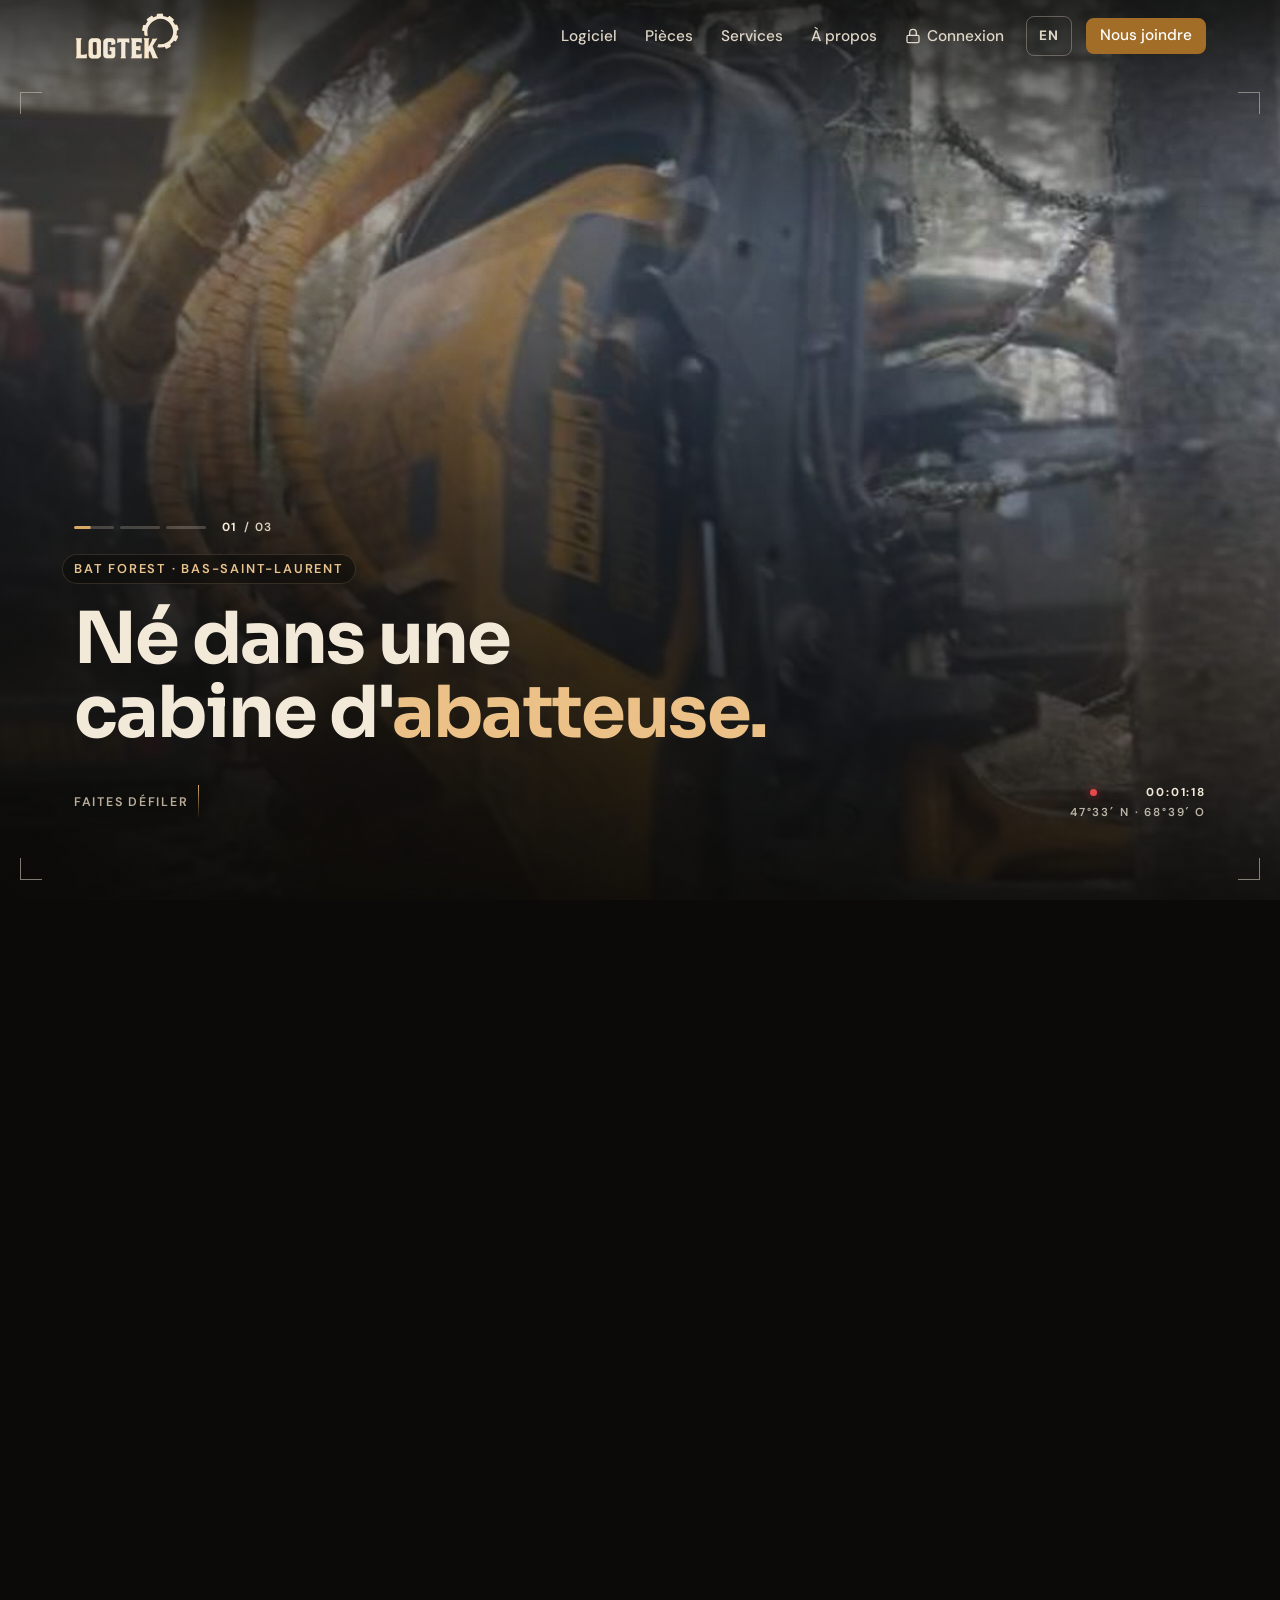
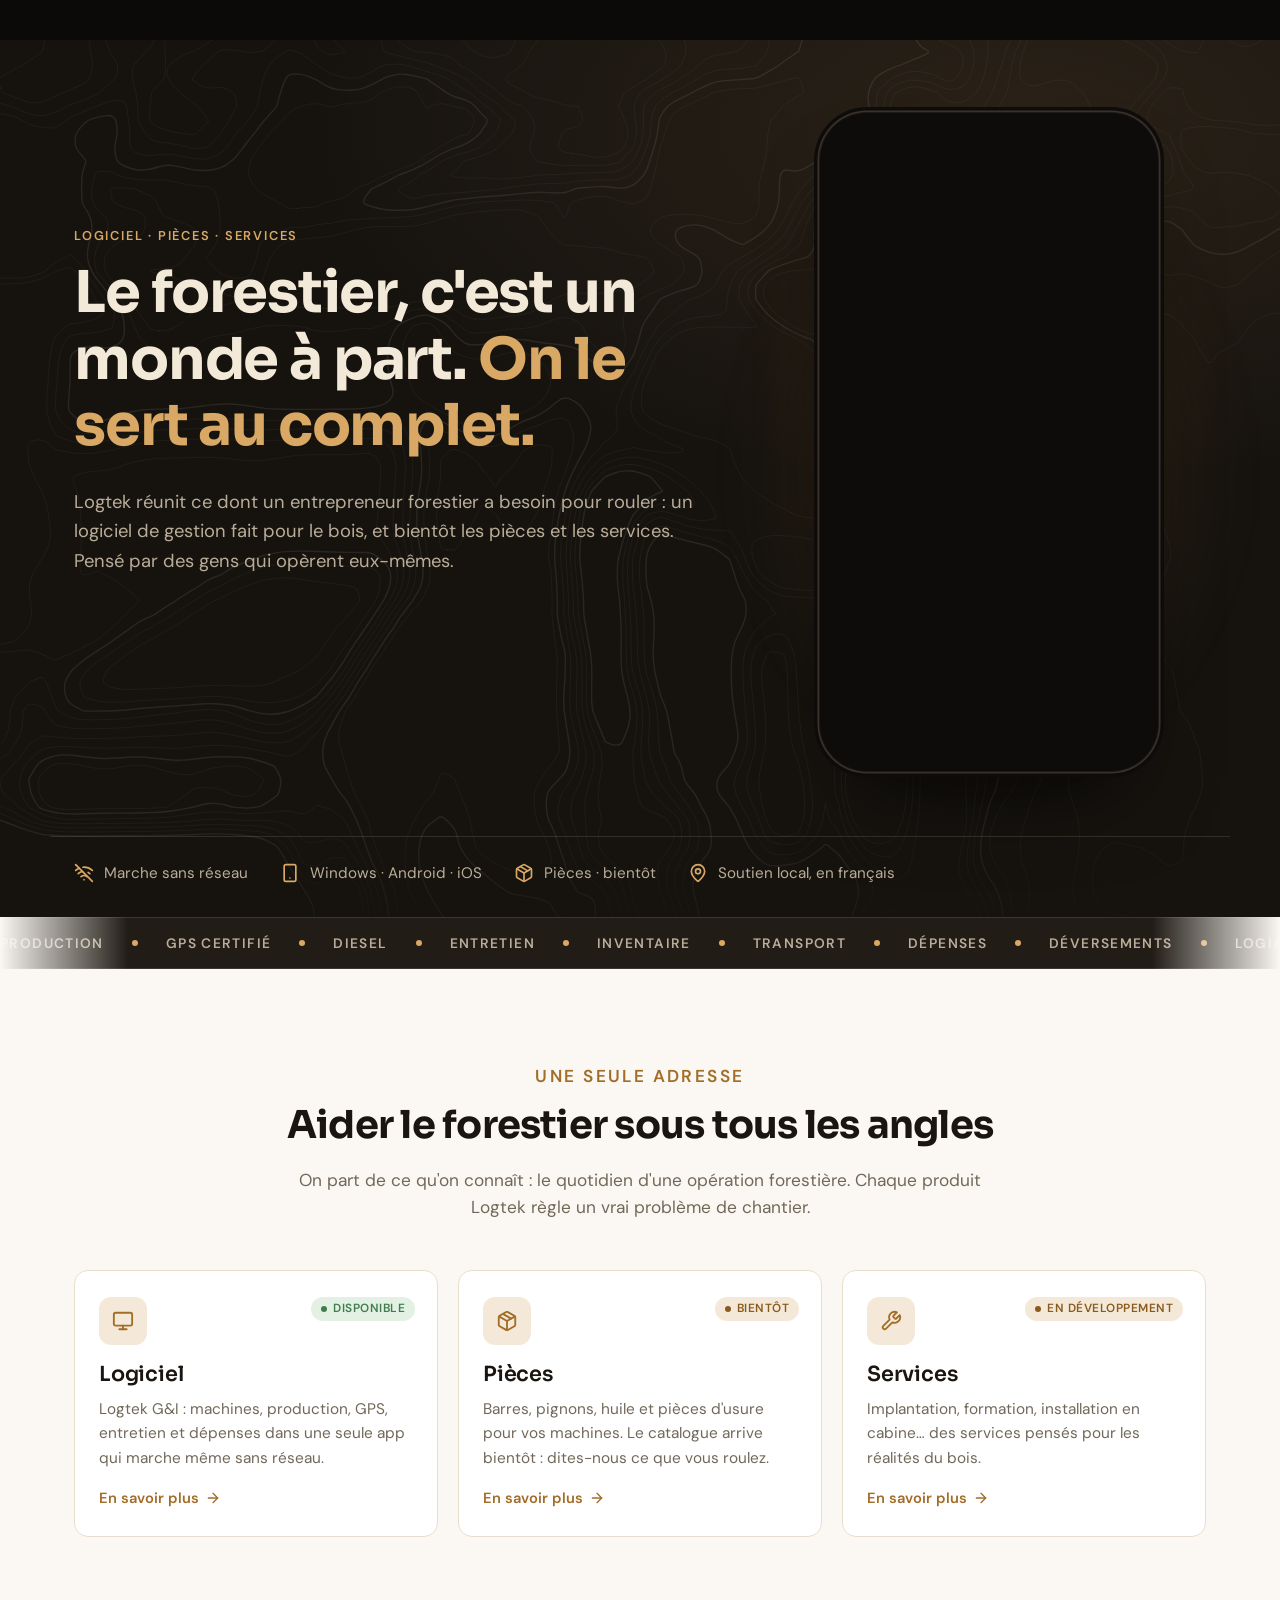
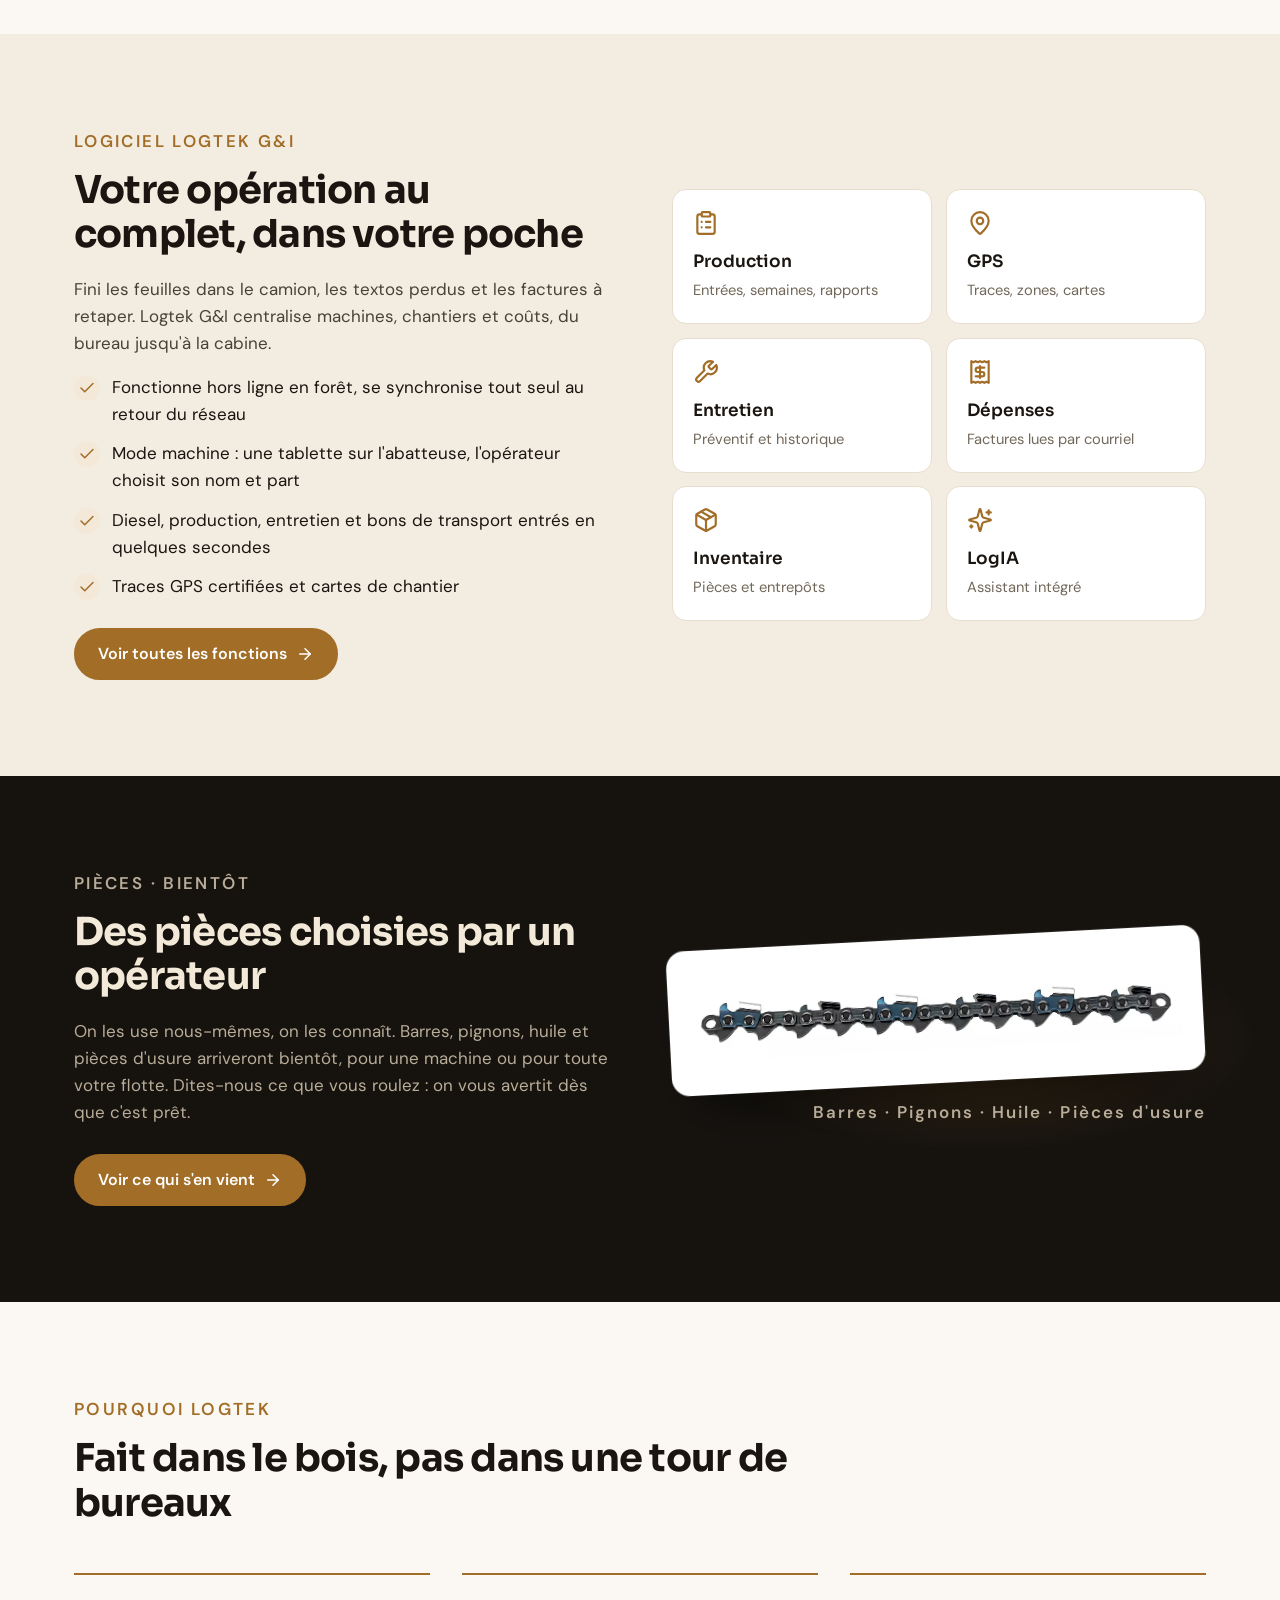
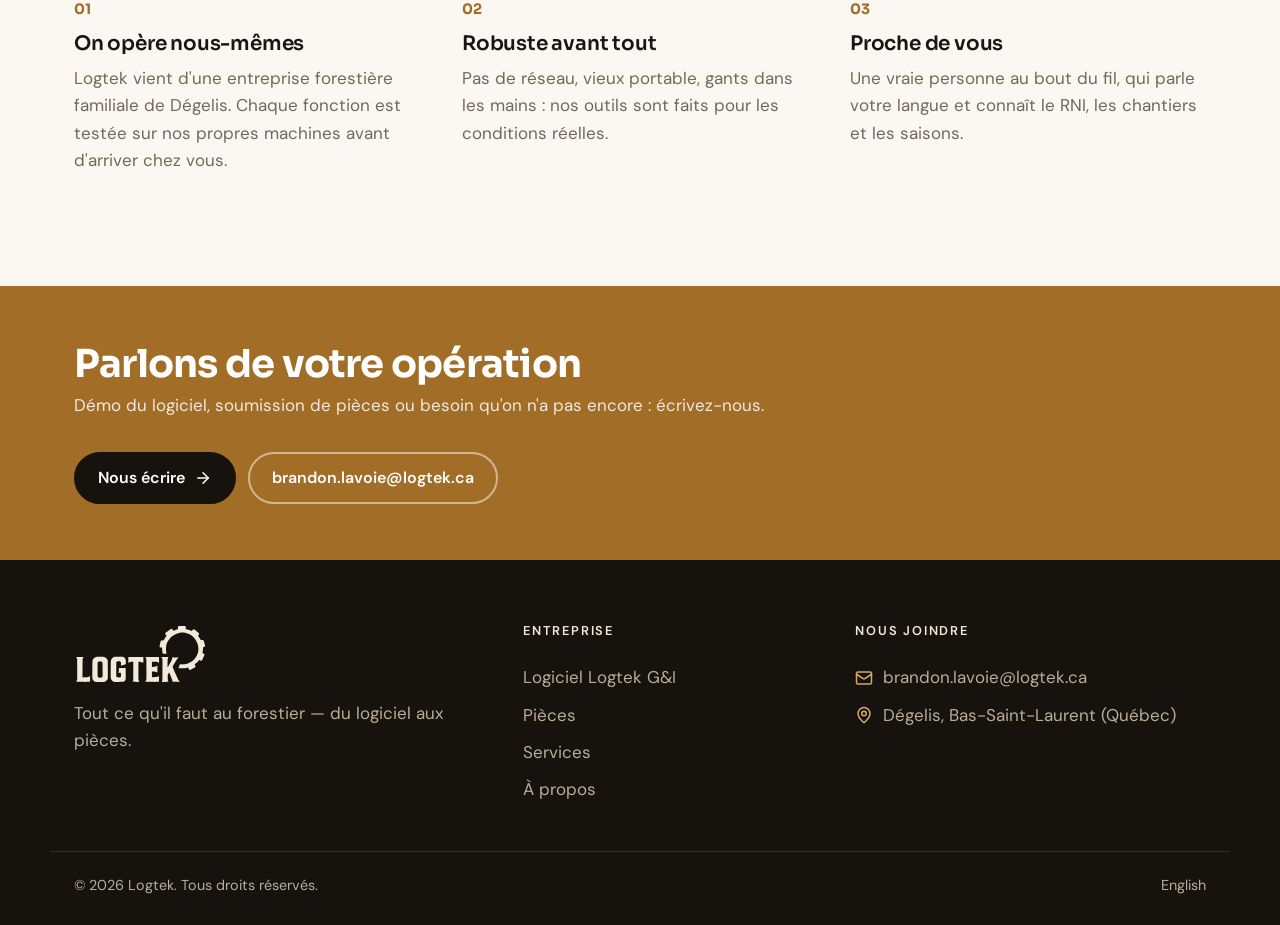
==== commit fa00df5f: "Site v2.1 : reel visible en « réduire les animations » et correctifs de la revue - Reel : en « rédui" ====
--- a/logtek.ca/index.html
+++ b/logtek.ca/index.html
@@ -18,15 +18,15 @@
 <meta property="og:image" content="https://logtek.ca/assets/img/og-image.png">
 <link rel="icon" href="assets/img/favicon.svg" type="image/svg+xml">
 <link rel="expect" href="#main" blocking="render">
-<script src="assets/js/fx-kerf.js?v=20260928a"></script>
+<script src="assets/js/fx-kerf.js?v=20260928b"></script>
 <link rel="preconnect" href="https://fonts.googleapis.com">
 <link rel="preconnect" href="https://fonts.gstatic.com" crossorigin>
 <link href="https://fonts.googleapis.com/css2?family=Sora:wght@600;700&family=DM+Sans:wght@400;500;700&display=swap" rel="stylesheet">
 <script>document.documentElement.classList.add("js")</script>
-<link rel="stylesheet" href="assets/css/style.css?v=20260928a">
-<link rel="stylesheet" href="assets/css/fx-reel-map.css?v=20260928a">
-<link rel="stylesheet" href="assets/css/fx-guide-bar.css?v=20260928a">
-<link rel="stylesheet" href="assets/css/fx-kerf.css?v=20260928a">
+<link rel="stylesheet" href="assets/css/style.css?v=20260928b">
+<link rel="stylesheet" href="assets/css/fx-reel-map.css?v=20260928b">
+<link rel="stylesheet" href="assets/css/fx-guide-bar.css?v=20260928b">
+<link rel="stylesheet" href="assets/css/fx-kerf.css?v=20260928b">
 </head>
 <body class="has-reel on-reel" data-page="home" data-lang="fr" data-email="brandon.lavoie@logtek.ca" data-endpoint="">
 <a class="skip" href="#main">Aller au contenu</a>
@@ -263,9 +263,9 @@
     <a href="en/" hreflang="en">English</a>
   </div>
 </footer>
-<script src="assets/js/main.js?v=20260928a" defer></script>
-<script src="assets/js/fx-core.js?v=20260928a" defer></script>
-<script src="assets/js/fx-guide-bar.js?v=20260928a" defer></script>
-<script src="assets/js/fx-reel-map.js?v=20260928a" defer></script>
+<script src="assets/js/main.js?v=20260928b" defer></script>
+<script src="assets/js/fx-core.js?v=20260928b" defer></script>
+<script src="assets/js/fx-guide-bar.js?v=20260928b" defer></script>
+<script src="assets/js/fx-reel-map.js?v=20260928b" defer></script>
 </body>
 </html>
--- a/logtek.ca/assets/css/style.css
+++ b/logtek.ca/assets/css/style.css
@@ -104,7 +104,7 @@
 /* ---------- En-tête ---------- */
 .site-header {
   position: sticky; top: env(safe-area-inset-top, 0px); z-index: 50;
-  background: rgba(251, 248, 243, .92); backdrop-filter: saturate(1.4) blur(10px); -webkit-backdrop-filter: saturate(1.4) blur(10px);
+  background: rgba(251, 248, 243, .92); -webkit-backdrop-filter: saturate(1.4) blur(10px); backdrop-filter: saturate(1.4) blur(10px);
   border-bottom: 1px solid var(--line);
 }
 .header-inner { display: flex; align-items: center; justify-content: space-between; height: 72px; gap: 20px; }
@@ -478,6 +478,7 @@
 .phone-glow { position: absolute; inset: 8% -20% 0; background: radial-gradient(closest-side, rgba(217, 168, 100, .35), rgba(162, 109, 39, .12) 60%, transparent); filter: blur(30px); z-index: 0; animation: glow 7s ease-in-out infinite; }
 @keyframes glow { 0%, 100% { opacity: .7; transform: scale(1); } 50% { opacity: 1; transform: scale(1.06); } }
 .hero-visual.light .phone-glow { opacity: .55; }
+body { overflow-x: clip; } /* repli sans :has() : le halo du téléphone ne fait jamais défiler la page de côté */
 .section:has(.phone-glow) { overflow-x: clip; } /* le halo (inset -20 %) élargissait la page sur cellulaire */
 .phone-shell { position: relative; z-index: 1; background: #0E0C0A; border-radius: 48px; padding: 10px;
   box-shadow: 0 0 0 1.5px #3A322A, 0 0 0 5px #0E0C0A, 0 50px 90px -40px rgba(0, 0, 0, .8), inset 0 0 0 1px rgba(255, 255, 255, .06);
@@ -585,13 +586,13 @@
 .gm-me-nose { fill: #3b82f6; filter: drop-shadow(0 -1px 2px rgba(0, 0, 0, .3)); }
 @keyframes gm-pulse { 0%, 100% { transform: scale(1); opacity: .8; } 50% { transform: scale(1.3); opacity: .3; } }
 /* HUD */
-.gmap-back { position: absolute; top: 10px; left: 10px; width: 36px; height: 36px; border: 0; border-radius: 50%; background: rgba(0,0,0,.4); color: rgba(255,255,255,.9); display: grid; place-items: center; cursor: pointer; backdrop-filter: blur(6px); box-shadow: 0 4px 12px rgba(0,0,0,.25); }
+.gmap-back { position: absolute; top: 10px; left: 10px; width: 36px; height: 36px; border: 0; border-radius: 50%; background: rgba(0,0,0,.4); color: rgba(255,255,255,.9); display: grid; place-items: center; cursor: pointer; -webkit-backdrop-filter: blur(6px); backdrop-filter: blur(6px); box-shadow: 0 4px 12px rgba(0,0,0,.25); }
 .gmap-back .ic { width: 17px; height: 17px; }
 .gmap-scale { position: absolute; left: 10px; bottom: 72px; padding: 3px 8px; border-radius: 4px; background: rgba(0,0,0,.6); color: #fff; font: 500 9px var(--font-body); }
-.gmap-stack { position: absolute; right: 10px; bottom: 72px; display: flex; flex-direction: column; gap: 6px; padding: 6px; border-radius: 16px; background: rgba(0,0,0,.6); backdrop-filter: blur(8px); }
+.gmap-stack { position: absolute; right: 10px; bottom: 72px; display: flex; flex-direction: column; gap: 6px; padding: 6px; border-radius: 16px; background: rgba(0,0,0,.6); -webkit-backdrop-filter: blur(8px); backdrop-filter: blur(8px); }
 .gmap-stack b, .gmap-tools b { width: 34px; height: 34px; border-radius: 50%; background: rgba(255,255,255,.1); color: rgba(255,255,255,.9); display: grid; place-items: center; position: relative; }
 .gmap-stack b .ic, .gmap-tools b .ic { width: 14px; height: 14px; }
-.gmap-bar { position: absolute; left: 0; right: 0; bottom: 0; display: flex; justify-content: space-between; align-items: center; gap: 6px; padding: 8px 8px 18px; border-radius: 16px 16px 0 0; background: rgba(0,0,0,.6); backdrop-filter: blur(12px); }
+.gmap-bar { position: absolute; left: 0; right: 0; bottom: 0; display: flex; justify-content: space-between; align-items: center; gap: 6px; padding: 8px 8px 18px; border-radius: 16px 16px 0 0; background: rgba(0,0,0,.6); -webkit-backdrop-filter: blur(12px); backdrop-filter: blur(12px); }
 .gmap-gps { display: inline-flex; align-items: center; gap: 5px; height: 34px; padding: 0 12px; border-radius: 999px; background: var(--app-primary); color: #fff; font: 600 11px var(--font-body); }
 .gmap-gps .ic { width: 13px; height: 13px; }
 .gmap-tools { display: flex; align-items: center; gap: 4px; }
@@ -651,16 +652,16 @@
 }
 
 /* Carte : bandeau « Vous êtes dans le sentier de » (TrailPresenceBanner) et badge de zone (ZoneDangerGauge) */
-.gmap-trail { position: absolute; top: 14px; left: 52px; right: 52px; display: flex; flex-wrap: wrap; justify-content: center; align-items: center; gap: 3px 5px; padding: 4px 9px; border-radius: 999px; background: rgba(6, 78, 59, .85); border: 1px solid rgba(52, 211, 153, .4); color: #fff; font: 500 9.5px/1.25 var(--font-body); backdrop-filter: blur(6px); box-shadow: 0 6px 16px rgba(0,0,0,.3); text-align: center; }
+.gmap-trail { position: absolute; top: 14px; left: 52px; right: 52px; display: flex; flex-wrap: wrap; justify-content: center; align-items: center; gap: 3px 5px; padding: 4px 9px; border-radius: 999px; background: rgba(6, 78, 59, .85); border: 1px solid rgba(52, 211, 153, .4); color: #fff; font: 500 9.5px/1.25 var(--font-body); -webkit-backdrop-filter: blur(6px); backdrop-filter: blur(6px); box-shadow: 0 6px 16px rgba(0,0,0,.3); text-align: center; }
 .gmap-trail .ic { width: 11px; height: 11px; color: #6EE7B7; flex: none; }
 .gmap-trail b { font-weight: 600; white-space: nowrap; }
 .gmap-trail span { display: inline-flex; align-items: center; gap: 3px; padding: 1px 6px; border-radius: 999px; background: rgba(255,255,255,.15); white-space: nowrap; font-weight: 600; }
 .gmap-trail span i { font-style: normal; font-weight: 500; color: #A7F3D0; }
-.gmap-zone-badge { position: absolute; left: 10px; bottom: 96px; display: flex; align-items: center; gap: 6px; padding: 6px 8px; border-radius: 12px; background: hsl(38, 92%, 50%); border: 2px solid rgba(255,255,255,.4); color: #fff; box-shadow: 0 6px 16px rgba(0,0,0,.3); backdrop-filter: blur(4px); }
+.gmap-zone-badge { position: absolute; left: 10px; bottom: 96px; display: flex; align-items: center; gap: 6px; padding: 6px 8px; border-radius: 12px; background: hsl(38, 92%, 50%); border: 2px solid rgba(255,255,255,.4); color: #fff; box-shadow: 0 6px 16px rgba(0,0,0,.3); -webkit-backdrop-filter: blur(4px); backdrop-filter: blur(4px); }
 .gmap-zone-badge > .ic { width: 16px; height: 16px; filter: drop-shadow(0 1px 1px rgba(0,0,0,.3)); animation: pulse-soft 1.6s ease-in-out infinite; }
 .gmap-zone-badge b { display: block; font: 600 11px/1.2 var(--font-body); }
 .gmap-zone-badge small { display: block; font: 500 9px/1.2 var(--font-body); color: rgba(255,255,255,.9); }
-.gmap-zone-badge em { margin-left: 4px; padding: 4px 7px; border-radius: 7px; background: color-mix(in srgb, hsl(38, 92%, 50%) 70%, black 30%); border: 1px solid rgba(255,255,255,.3); font: 700 13px/1 var(--font-body); font-style: normal; }
+.gmap-zone-badge em { margin-left: 4px; padding: 4px 7px; border-radius: 7px; background: #AC6F07; background: color-mix(in srgb, hsl(38, 92%, 50%) 70%, black 30%); border: 1px solid rgba(255,255,255,.3); font: 700 13px/1 var(--font-body); font-style: normal; }
 .gz-bars { display: flex; gap: 2px; margin-left: 2px; }
 .gz-bars i { width: 4px; height: 14px; border-radius: 2px; background: rgba(255, 255, 255, .3); }
 .gz-bars i.on { background: #fff; }
@@ -812,7 +813,6 @@
   .reel-meta { top: 84px; bottom: auto; }
 }
 @media (prefers-reduced-motion: reduce) {
-  .reel { height: 100vh; }
-  .reel-hint, .reel-bars { display: none; }
+  /* le reel reste piloté par le doigt ; seuls le grain et la respiration sont coupés */
   .reel-canvas, .reel-poster, .reel-light, .reel-grain { animation: none; }
 }
--- a/logtek.ca/assets/css/fx-kerf.css
+++ b/logtek.ca/assets/css/fx-kerf.css
@@ -76,3 +76,6 @@
 :root:active-view-transition-type(fwd, back)::view-transition-new(root) { animation: none; mix-blend-mode: normal; }
 :root:active-view-transition-type(lang)::view-transition-group(fx-kerf-mark) { animation-duration: 180ms; animation-timing-function: ease; }
 :root:active-view-transition-type(back)::view-transition-new(fx-kerf-blade) { transform-origin: 100% 60px; }
+
+/* La coupe sert d'entrée : pas de seconde montée du texte du haut de page pendant qu'elle passe */
+.fx-kerf-in .page-hero .wrap > *, .fx-kerf-in .hero-copy > * { animation: none; }
